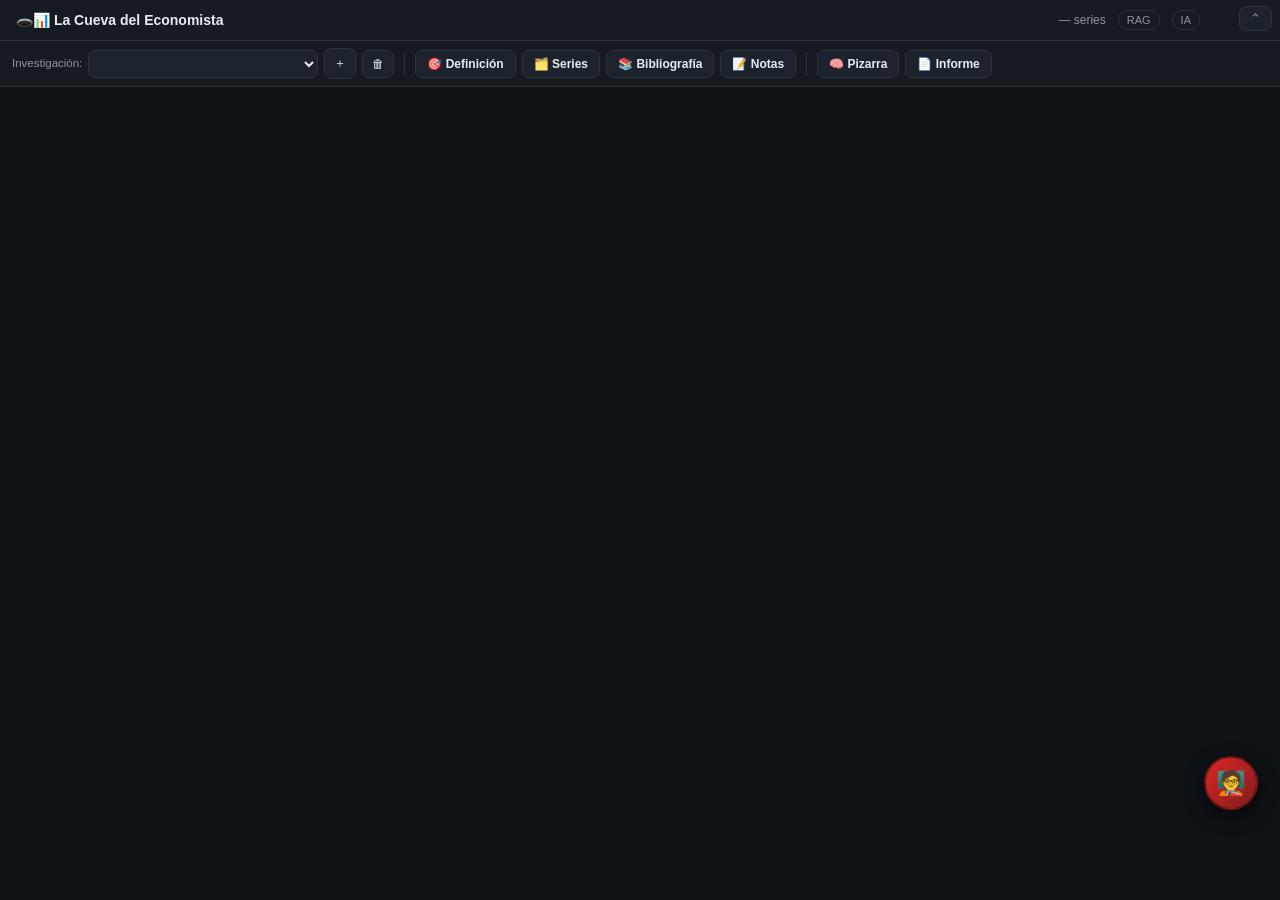
==== web/index.html @ aa08ebd0 "Fase 1: paquete cueva/ por capas, gateway LLM único, API con contratos, tests + CI Arquitectura (seg" ====
<!DOCTYPE html>
<html lang="es">
<head>
<meta charset="utf-8">
<meta name="viewport" content="width=device-width, initial-scale=1">
<title>🕳️📊 La Cueva del Economista</title>
<style>
  :root{
    --bg:#0e1116; --panel:#161b22; --panel2:#1c232d; --line:#2b333d;
    --txt:#e6edf3; --muted:#8b949e; --acc:#dc2626; --acc2:#f59e0b;
    --ok:#3fb950; --blue:#58a6ff; --purple:#bc8cff;
    --hdr:41px; --ribbon:46px;
  }
  *{box-sizing:border-box}
  body{margin:0;font-family:-apple-system,Segoe UI,Roboto,Helvetica,Arial,sans-serif;
    background:var(--bg);color:var(--txt);font-size:14px;line-height:1.5;overflow:hidden}
  header{display:flex;align-items:center;gap:12px;padding:8px 16px;background:var(--panel);
    border-bottom:1px solid var(--line);height:var(--hdr)}
  header h1{font-size:14px;margin:0;font-weight:600;white-space:nowrap}
  header .estado{margin-left:auto;font-size:12px;color:var(--muted);display:flex;gap:12px;align-items:center}
  .pill{padding:1px 8px;border-radius:999px;border:1px solid var(--line);font-size:11px;white-space:nowrap}
  .pill.on{color:var(--ok);border-color:#214d2c}.pill.off{color:var(--acc2);border-color:#5a4410}

  /* ── cinta (ribbon) estilo Word, ocultable ─────────────────────────── */
  #ribbon{display:flex;gap:6px;padding:7px 12px;background:var(--panel);border-bottom:1px solid var(--line);
    align-items:center;height:var(--ribbon);overflow-x:auto;overflow-y:hidden}
  #ribbon.colapsada{display:none}
  #ribbon .rsep{width:1px;height:24px;background:var(--line);margin:0 4px;flex:none}
  #ribbon select{background:var(--panel2);color:var(--txt);border:1px solid var(--line);border-radius:7px;
    padding:5px 8px;font-size:12px;max-width:230px}
  .rbtn{background:var(--panel2);color:var(--txt);border:1px solid var(--line);border-radius:7px;
    padding:6px 11px;font-size:12px;font-weight:600;cursor:pointer;white-space:nowrap;flex:none}
  .rbtn:hover{border-color:var(--blue)}
  .rbtn.activa{background:var(--acc);border-color:var(--acc);color:#fff}
  .rbtn.mini{font-weight:500;padding:6px 9px}
  #ribbon-toggle{position:fixed;top:6px;right:8px;z-index:60;background:var(--panel2);color:var(--muted);
    border:1px solid var(--line);border-radius:7px;padding:4px 10px;font-size:13px;cursor:pointer}
  #ribbon-toggle:hover{color:var(--txt)}

  /* ── vista principal: el visualizador ──────────────────────────────── */
  #viz-wrap{position:relative;height:calc(100vh - var(--hdr) - var(--ribbon))}
  body.sin-ribbon #viz-wrap{height:calc(100vh - var(--hdr))}
  #viz-frame{width:100%;height:100%;border:0;display:block}
  .viz-fallback{max-width:640px;margin:60px auto;text-align:center;color:var(--muted);padding:0 20px}
  .viz-fallback h2{color:var(--txt);font-size:16px}
  .viz-fallback code{background:var(--panel2);border:1px solid var(--line);border-radius:5px;padding:1px 6px}

  /* ── drawers (paneles laterales sobre el iframe) ───────────────────── */
  #overlay{position:fixed;inset:0;background:rgba(0,0,0,.45);z-index:30;display:none}
  #overlay.on{display:block}
  .drawer{position:fixed;top:0;right:0;bottom:0;width:420px;max-width:96vw;background:var(--panel);
    border-left:1px solid var(--line);z-index:40;display:none;flex-direction:column;
    box-shadow:-12px 0 32px rgba(0,0,0,.5)}
  .drawer.on{display:flex}
  .drawer.ancho{width:740px}
  .drawer.informe{width:min(880px,94vw)}
  .drawer .dhead{display:flex;align-items:center;gap:10px;padding:11px 16px;background:var(--panel2);
    border-bottom:1px solid var(--line);flex:none}
  .drawer .dhead b{font-size:13.5px}
  .drawer .dhead button{margin-left:auto;background:none;border:0;color:var(--muted);cursor:pointer;font-size:17px}
  .drawer .dbody{flex:1;overflow:auto;padding:14px 16px}

  label{display:block;font-size:12px;color:var(--muted);margin:10px 0 4px}
  input,textarea,select{width:100%;background:var(--panel2);color:var(--txt);border:1px solid var(--line);
    border-radius:7px;padding:8px 10px;font-size:13px;font-family:inherit}
  textarea{resize:vertical;min-height:54px}
  .btn{background:linear-gradient(135deg,var(--acc),#991b1b);color:#fff;border:0;border-radius:8px;
    padding:11px 14px;font-size:13px;font-weight:600;cursor:pointer;width:100%;margin-top:14px}
  .btn:disabled{opacity:.5;cursor:not-allowed}
  .btn.sec{background:var(--panel2);border:1px solid var(--line);font-weight:500;margin-top:8px;width:auto}
  .btn.sm{padding:6px 10px;font-size:12px;margin-top:0;width:auto}
  .serie-box{border:1px solid var(--line);border-radius:8px;background:var(--panel2);max-height:300px;overflow:auto;margin-top:8px}
  .serie{display:flex;align-items:center;gap:7px;padding:5px 9px;border-bottom:1px solid #232b35;cursor:pointer;font-size:12px}
  .serie:hover{background:#222a35}.serie small{color:var(--muted);margin-left:auto;white-space:nowrap}
  .chips{display:flex;flex-wrap:wrap;gap:6px;margin-top:8px}
  .chip{display:flex;align-items:center;gap:6px;background:#23303f;border:1px solid #2f4456;color:var(--blue);
    padding:3px 8px;border-radius:999px;font-size:11px}
  .chip b{cursor:pointer;color:var(--muted)}
  .chip.dep{background:#3a2b12;border-color:#5a4410;color:var(--acc2)}
  .row2{display:flex;gap:8px}.row2>*{flex:1}

  /* pizarra (feed de la mesa) */
  .feed{max-width:100%;margin:0}
  .vacio{color:var(--muted);text-align:center;margin-top:60px}
  .fase{display:flex;align-items:center;gap:10px;margin:26px 0 8px;color:var(--acc2);font-weight:600;font-size:13px}
  .fase:before,.fase:after{content:"";flex:1;height:1px;background:var(--line)}
  .msg{display:flex;gap:11px;margin:12px 0;animation:ap .25s ease}
  @keyframes ap{from{opacity:0;transform:translateY(6px)}to{opacity:1}}
  .av{width:32px;height:32px;border-radius:8px;flex:none;display:flex;align-items:center;justify-content:center;
    font-size:16px;background:var(--panel2);border:1px solid var(--line)}
  .bub{background:var(--panel2);border:1px solid var(--line);border-radius:10px;padding:9px 13px;flex:1;min-width:0}
  .bub .quien{font-size:12px;font-weight:600;margin-bottom:3px;display:flex;gap:8px;align-items:center}
  .bub .quien .a{color:var(--purple);font-weight:500}
  .bub .cuerpo{white-space:pre-wrap;font-size:13px}
  .bub .citas{margin-top:6px;font-size:11px;color:var(--muted)}
  .bub .citas span{background:#1f2733;border:1px solid var(--line);border-radius:5px;padding:1px 6px;margin-right:5px}
  .m-orq .bub{background:#13171d;border-style:dashed}
  .m-orq .av{background:#13171d}
  .m-tool .bub{background:#10221a;border-color:#1f5135}
  .m-tool .cuerpo{font-family:ui-monospace,SFMono-Regular,Menlo,monospace;font-size:12px;color:#9ff0c0}
  .hall{background:#1a1407;border:1px solid #5a4410;border-radius:8px;padding:8px 12px;margin:8px 0;font-size:12.5px}
  .hall b{color:var(--acc2)}
  .typing{color:var(--muted);font-size:12px;margin:10px 0}

  /* notas */
  .nota{background:var(--panel2);border:1px solid var(--line);border-radius:6px;padding:7px 9px;margin-bottom:6px;font-size:12.5px;white-space:pre-wrap}
  .nota .ts{color:var(--muted);font-size:10.5px;display:block;margin-top:3px}

  /* informe */
  .inf-sec{border:1px solid var(--line);border-radius:9px;background:var(--panel2);margin-bottom:14px;overflow:hidden}
  .inf-sec .inf-head{display:flex;align-items:center;gap:8px;padding:10px 14px;background:#20293480}
  .inf-sec .inf-head b{font-size:13px}
  .inf-sec .inf-head .sp{margin-left:auto;display:flex;gap:6px}
  .inf-sec .inf-body{padding:12px 14px}
  .inf-sec.oculta .inf-body{display:none}
  .inf-sec textarea{min-height:110px;background:var(--panel)}
  .inf-icon{background:none;border:1px solid var(--line);border-radius:6px;color:var(--muted);cursor:pointer;
    font-size:12px;padding:4px 8px}
  .inf-icon:hover{color:var(--txt)}
  .inf-lista{list-style:none;margin:0;padding:0;font-size:12.5px}
  .inf-lista li{padding:5px 0;border-bottom:1px solid var(--line)}
  .inf-lista li:last-child{border-bottom:0}
  .agentpick{display:flex;gap:6px;margin-top:8px}

  /* ── FAB: círculo flotante de agentes ──────────────────────────────── */
  #fab{position:fixed;width:54px;height:54px;border-radius:50%;z-index:70;cursor:grab;
    background:linear-gradient(135deg,var(--acc),#7f1d1d);border:2px solid #00000055;
    display:flex;align-items:center;justify-content:center;font-size:24px;user-select:none;
    box-shadow:0 6px 18px rgba(0,0,0,.55);touch-action:none}
  #fab:active{cursor:grabbing}
  #fab-menu{position:fixed;z-index:71;background:var(--panel);border:1px solid var(--line);border-radius:12px;
    box-shadow:0 10px 30px rgba(0,0,0,.55);padding:6px;display:none;flex-direction:column;gap:4px;min-width:170px}
  #fab-menu.on{display:flex}
  .fmi{display:flex;align-items:center;gap:9px;background:none;border:0;color:var(--txt);cursor:pointer;
    padding:8px 10px;font-size:12.5px;border-radius:8px;text-align:left}
  .fmi:hover{background:var(--panel2)}
  .fmi span.e{font-size:17px}

  /* panel de chat flotante */
  #chatpanel{position:fixed;right:18px;bottom:18px;width:380px;height:min(540px,72vh);background:var(--panel);
    border:1px solid var(--line);border-radius:12px;box-shadow:0 10px 30px rgba(0,0,0,.5);display:none;
    flex-direction:column;z-index:72;overflow:hidden}
  #chatpanel.on{display:flex}
  #chatpanel .chead{display:flex;align-items:center;padding:10px 12px;background:var(--panel2);border-bottom:1px solid var(--line)}
  #chatpanel .chead b{font-size:13px}
  #chatpanel .chead button{background:none;border:0;color:var(--muted);cursor:pointer;font-size:16px;margin-left:auto}
  #chat-msgs{flex:1;overflow:auto;padding:10px 12px;display:flex;flex-direction:column;gap:8px}
  .cmsg{border-radius:8px;padding:7px 10px;font-size:12.5px;white-space:pre-wrap;max-width:88%}
  .cmsg.usuario{align-self:flex-end;background:#23303f;color:var(--blue)}
  .cmsg.agente{align-self:flex-start;background:var(--panel2);border:1px solid var(--line)}
  #chat-input-row{display:flex;gap:6px;padding:10px;border-top:1px solid var(--line)}
  #chat-input-row textarea{min-height:40px}
  a{color:var(--blue)}
</style>
</head>
<body>
<header>
  <h1>🕳️📊 La Cueva del Economista</h1>
  <div class="estado">
    <span id="diag-series">— series</span>
    <span id="diag-rag" class="pill">RAG</span>
    <span id="diag-ia" class="pill">IA</span>
    <span style="width:52px"></span>
  </div>
</header>
<button id="ribbon-toggle" onclick="toggleRibbon()" title="Mostrar/ocultar la barra de trabajo">⌃</button>

<!-- ── LA CINTA: todas las funciones de la Mesa de Trabajo ── -->
<div id="ribbon">
  <span style="font-size:11.5px;color:var(--muted);white-space:nowrap">Investigación:</span>
  <select id="proj-select" onchange="seleccionarProyecto(this.value)"></select>
  <button class="rbtn mini" onclick="crearProyecto()" title="Crear una investigación nueva">＋</button>
  <button class="rbtn mini" onclick="eliminarProyectoActual()" title="Eliminar la investigación activa">🗑</button>
  <div class="rsep"></div>
  <button class="rbtn" id="rb-definicion" onclick="abrirPanel('definicion')">🎯 Definición</button>
  <button class="rbtn" id="rb-series" onclick="abrirPanel('series')">🗂️ Series</button>
  <button class="rbtn" id="rb-biblio" onclick="abrirPanel('biblio')">📚 Bibliografía</button>
  <button class="rbtn" id="rb-notas" onclick="abrirPanel('notas')">📝 Notas</button>
  <div class="rsep"></div>
  <button class="rbtn" id="rb-pizarra" onclick="abrirPanel('pizarra')">🧠 Pizarra</button>
  <button class="rbtn" id="rb-informe" onclick="abrirPanel('informe')">📄 Informe</button>
</div>

<!-- ── VISTA PRINCIPAL: el explorador de series, siempre de fondo ── -->
<div id="viz-wrap">
  <iframe id="viz-frame" style="display:none"></iframe>
  <div class="viz-fallback" id="viz-fallback" style="display:none">
    <div style="font-size:40px">🔎📈</div>
    <h2>El explorador todavía no está disponible</h2>
    <p>No encontré la carpeta del <b>Trabajo Final</b> (donde vive <code>notebooks/visualizador.html</code>),
    o su servidor no pudo levantar. Configurala con la variable de entorno
    <code>CUEVA_TRABAJO_FINAL</code> o en <code>cueva.local.toml</code>, y reiniciá el servidor.</p>
  </div>
</div>

<div id="overlay" onclick="cerrarPanel()"></div>

<!-- ── DRAWERS ── -->
<div class="drawer" id="dw-definicion">
  <div class="dhead"><b>🎯 Objetivos y pregunta</b><button onclick="cerrarPanel()">✕</button></div>
  <div class="dbody">
    <label>Título</label>
    <input id="titulo" placeholder="Ej.: Determinantes del riesgo país" oninput="guardarCambiosDebounced()">
    <label>Pregunta de investigación</label>
    <textarea id="pregunta" placeholder="¿Qué variables explican…?" oninput="guardarCambiosDebounced()"></textarea>
    <label>Objetivos (uno por línea)</label>
    <textarea id="objetivos" placeholder="Estimar el efecto de X sobre Y" oninput="guardarCambiosDebounced()"></textarea>
    <label>Hipótesis (una por línea)</label>
    <textarea id="hipotesis" placeholder="Existe relación de largo plazo entre X e Y" oninput="guardarCambiosDebounced()"></textarea>
    <label>Contexto / marco teórico (opcional)</label>
    <textarea id="contexto" placeholder="Lo que ya sabés, supuestos, antecedentes…" oninput="guardarCambiosDebounced()"></textarea>
    <label>Frecuencia de trabajo</label>
    <select id="freq" onchange="guardarCambiosDebounced()">
      <option value="mensual">Mensual</option>
      <option value="trimestral">Trimestral</option>
      <option value="diaria">Diaria</option>
      <option value="anual">Anual</option>
    </select>
  </div>
</div>

<div class="drawer" id="dw-series">
  <div class="dhead"><b>🗂️ Series de la investigación</b><button onclick="cerrarPanel()">✕</button></div>
  <div class="dbody">
    <input id="buscar" placeholder="Buscar serie…" oninput="buscarSeries()">
    <div class="serie-box" id="lista-series"></div>
    <div class="chips" id="chips"></div>
    <div style="font-size:11px;color:var(--muted);margin-top:6px">
      Click en ⭐ de un chip para marcarlo como variable dependiente (Y).
    </div>
  </div>
</div>

<div class="drawer" id="dw-biblio">
  <div class="dhead"><b>📚 Bibliografía propia</b><button onclick="cerrarPanel()">✕</button></div>
  <div class="dbody">
    <div class="chips" id="biblio-chips"></div>
    <div class="row2" style="margin-top:10px">
      <input id="biblio-nueva" placeholder="Título o referencia…">
      <button class="btn sec sm" onclick="agregarBiblio()">＋ Agregar</button>
    </div>
  </div>
</div>

<div class="drawer" id="dw-notas">
  <div class="dhead"><b>📝 Notas</b><button onclick="cerrarPanel()">✕</button></div>
  <div class="dbody">
    <textarea id="nota-nueva" placeholder="Anotá una idea, un pendiente, un comentario…"></textarea>
    <button class="btn sec sm" onclick="agregarNota()" style="margin-bottom:12px">＋ Agregar nota</button>
    <div id="lista-notas"></div>
  </div>
</div>

<div class="drawer ancho" id="dw-pizarra">
  <div class="dhead"><b>🧠 Pizarra — la mesa de agentes</b><button onclick="cerrarPanel()">✕</button></div>
  <div class="dbody">
    <button class="btn" id="go" onclick="abrirMesa()" style="margin:0 0 14px">
      ▶ Abrir la mesa completa (los 4 agentes recorren las 6 fases)
    </button>
    <div class="feed" id="feed">
      <div class="vacio" id="vacio">
        <div style="font-size:40px">🧭 📖 🔎 🗂️</div>
        <p>Acá se ve la pizarra: la conversación de la mesa y los hallazgos que va fijando.<br>
        Definí la investigación (🎯 y 🗂️ en la cinta) y abrí la mesa,<br>
        o consultá a un agente puntual desde el círculo flotante.</p>
      </div>
    </div>
  </div>
</div>

<div class="drawer informe" id="dw-informe">
  <div class="dhead"><b>📄 Informe — el documento tomando forma</b><button onclick="cerrarPanel()">✕</button></div>
  <div class="dbody"><div id="informe-wrap"></div></div>
</div>

<!-- ── FAB de agentes ── -->
<div id="fab" title="Consultar a un agente">🧑‍🏫</div>
<div id="fab-menu">
  <button class="fmi" onclick="abrirChatDesdeFab('metodologo')"><span class="e">🧭</span> Metodólogo</button>
  <button class="fmi" onclick="abrirChatDesdeFab('critico')"><span class="e">🔎</span> Crítico</button>
  <button class="fmi" onclick="abrirChatDesdeFab('interprete')"><span class="e">📖</span> Intérprete</button>
  <button class="fmi" onclick="abrirChatDesdeFab('bibliografo')"><span class="e">🗂️</span> Bibliógrafo</button>
</div>

<div id="chatpanel">
  <div class="chead">
    <b id="chat-titulo">Agente</b>
    <button onclick="cerrarChat()">✕</button>
  </div>
  <div id="chat-msgs"></div>
  <div id="chat-input-row">
    <textarea id="chat-input" placeholder="Escribí tu pregunta…"></textarea>
    <button class="btn sec sm" onclick="enviarChat()">➤</button>
  </div>
</div>

<script>
const $ = s => document.querySelector(s);
const AVATAR = {orquestador:"🎛️", herramientas:"🧪", metodologo:"🧭",
                critico:"🔎", interprete:"📖", bibliografo:"🗂️"};
const NOMBRE_AGENTE = {metodologo:"🧭 Metodólogo", critico:"🔎 Crítico",
                       interprete:"📖 Intérprete", bibliografo:"🗂️ Bibliógrafo"};

let SERIES = [];        // catálogo cargado
let SEL = [];           // ids seleccionados
let DEP = null;         // id dependiente
let BIBLIO = [];        // referencias bibliográficas del usuario

let PROYECTO_ID = null;
let PIZ = null;          // último snapshot de la pizarra cargada
let CHAT_AGENTE = null;
let PANEL = null;        // drawer abierto

// ── diagnóstico inicial ───────────────────────────────────────────────
fetch('/api/v1/diag').then(r=>r.json()).then(d=>{
  $('#diag-series').textContent = (d.n_series||0) + ' series';
  const rag=$('#diag-rag'); rag.textContent = d.indice_rag?'RAG ✓':'RAG ✗';
  rag.className='pill '+(d.indice_rag?'on':'off');
  const ia=$('#diag-ia'); ia.textContent = d.api_key?('Claude: '+d.modelo):'IA: offline';
  ia.className='pill '+(d.api_key?'on':'off');

  if(d.visualizador_disponible){
    const f=$('#viz-frame'); f.src=d.visualizador_url; f.style.display='block';
  } else {
    $('#viz-fallback').style.display='block';
  }
});

// ── cinta ocultable ───────────────────────────────────────────────────
function toggleRibbon(){
  const oculta = $('#ribbon').classList.toggle('colapsada');
  document.body.classList.toggle('sin-ribbon', oculta);
  $('#ribbon-toggle').textContent = oculta ? '⌄' : '⌃';
  localStorage.setItem('cueva_ribbon', oculta ? '0' : '1');
}
if(localStorage.getItem('cueva_ribbon')==='0') toggleRibbon();

// ── drawers ───────────────────────────────────────────────────────────
function abrirPanel(nombre){
  if(PANEL===nombre){ cerrarPanel(); return; }
  cerrarPanel();
  PANEL = nombre;
  $('#dw-'+nombre).classList.add('on');
  $('#overlay').classList.add('on');
  const rb = $('#rb-'+nombre); if(rb) rb.classList.add('activa');
  if(nombre==='series') _buscar();
  if(nombre==='informe') renderInforme();
}
function cerrarPanel(){
  if(!PANEL) return;
  $('#dw-'+PANEL).classList.remove('on');
  $('#overlay').classList.remove('on');
  const rb = $('#rb-'+PANEL); if(rb) rb.classList.remove('activa');
  PANEL = null;
}
document.addEventListener('keydown', e=>{
  if(e.key==='Escape'){ if($('#fab-menu').classList.contains('on')) $('#fab-menu').classList.remove('on');
    else if($('#chatpanel').classList.contains('on')) cerrarChat();
    else cerrarPanel(); }
});

// ── proyectos (investigaciones guardadas) ───────────────────────────────
async function cargarProyectos(seleccionar){
  const lista = await fetch('/api/v1/proyectos').then(r=>r.json());
  const sel = $('#proj-select');
  sel.innerHTML = lista.map(p=>`<option value="${escapeHtml(p.id)}">${escapeHtml(p.titulo||'(sin título)')}</option>`).join('');
  if(!lista.length){
    await crearProyecto();
    return;
  }
  const guardado = localStorage.getItem('cueva_proyecto');
  let id = seleccionar || guardado;
  if(!id || !lista.some(p=>p.id===id)) id = lista[0].id;
  sel.value = id;
  await seleccionarProyecto(id);
}
async function crearProyecto(){
  const piz = await fetch('/api/v1/proyectos',{method:'POST',headers:{'Content-Type':'application/json'},
    body:JSON.stringify({titulo:'Investigación sin título'})}).then(r=>r.json());
  await cargarProyectos(piz.id);
}
async function eliminarProyectoActual(){
  if(!PROYECTO_ID) return;
  if(!confirm('¿Eliminar esta investigación? No se puede deshacer.')) return;
  await fetch('/api/v1/proyectos/'+PROYECTO_ID,{method:'DELETE'});
  PROYECTO_ID=null; localStorage.removeItem('cueva_proyecto');
  await cargarProyectos();
}
async function seleccionarProyecto(id){
  PROYECTO_ID = id;
  localStorage.setItem('cueva_proyecto', id);
  PIZ = await fetch('/api/v1/proyectos/'+id).then(r=>r.json());
  renderProyecto();
}

function renderProyecto(){
  const p = PIZ.proyecto;
  $('#titulo').value = p.titulo || '';
  $('#pregunta').value = p.pregunta || '';
  $('#objetivos').value = (p.objetivos||[]).join('\n');
  $('#hipotesis').value = (p.hipotesis||[]).join('\n');
  $('#contexto').value = p.contexto || '';
  $('#freq').value = p.frecuencia || 'mensual';
  SEL = [...(p.series||[])];
  DEP = p.serie_dependiente || null;
  BIBLIO = [...(p.bibliografia_usuario||[])];
  _buscar(); renderChips(); renderBiblio(); renderNotas(); renderInforme();

  $('#feed').querySelectorAll('.msg,.fase,.hall').forEach(e=>e.remove());
  if(PIZ.mensajes && PIZ.mensajes.length) $('#vacio')?.remove();
  (PIZ.mensajes||[]).forEach(pintar);
  $('#go').disabled = false;
}

// ── autosave de los campos del proyecto ─────────────────────────────────
let tGuardar;
function guardarCambiosDebounced(){ clearTimeout(tGuardar); tGuardar=setTimeout(guardarCambios,600); }
async function guardarCambios(){
  if(!PROYECTO_ID) return;
  const cuerpo = {
    titulo: $('#titulo').value, pregunta: $('#pregunta').value,
    objetivos: $('#objetivos').value.split('\n').map(x=>x.trim()).filter(Boolean),
    hipotesis: $('#hipotesis').value.split('\n').map(x=>x.trim()).filter(Boolean),
    contexto: $('#contexto').value, frecuencia: $('#freq').value,
    series: SEL, serie_dependiente: DEP, bibliografia_usuario: BIBLIO,
  };
  PIZ = await fetch('/api/v1/proyectos/'+PROYECTO_ID,{method:'PATCH',
    headers:{'Content-Type':'application/json'}, body:JSON.stringify(cuerpo)}).then(r=>r.json());
  const opt = $('#proj-select').querySelector(`option[value="${PROYECTO_ID}"]`);
  if(opt) opt.textContent = PIZ.proyecto.titulo || '(sin título)';
}

// ── búsqueda de series ────────────────────────────────────────────────
let tBuscar;
function buscarSeries(){ clearTimeout(tBuscar); tBuscar=setTimeout(_buscar,200); }
function _buscar(){
  const q=$('#buscar')?.value.trim() || '';
  fetch('/api/v1/series?limite=60&filtro='+encodeURIComponent(q)).then(r=>r.json()).then(rows=>{
    SERIES=rows;
    $('#lista-series').innerHTML = rows.map(s=>`
      <div class="serie" onclick="toggle('${s.id}')">
        <span>${SEL.includes(s.id)?'☑':'☐'}</span>
        <span>${escapeHtml(s.nombre)}</span>
        <small>${escapeHtml(s.origen.split(' ')[0])} · n=${s.n}</small>
      </div>`).join('') || '<div class="serie">sin resultados</div>';
    renderChips();
  });
}
function toggle(id){
  if(SEL.includes(id)) SEL=SEL.filter(x=>x!==id);
  else SEL.push(id);
  if(DEP && !SEL.includes(DEP)) DEP=null;
  _buscar(); renderChips(); guardarCambiosDebounced();
}
function renderChips(){
  $('#chips').innerHTML = SEL.map(id=>{
    const s=SERIES.find(x=>x.id===id)||{nombre:id};
    const esDep=DEP===id;
    return `<span class="chip ${esDep?'dep':''}">
      <span onclick="marcarDep('${id}')" title="marcar dependiente" style="cursor:pointer">${esDep?'⭐Y':'☆'}</span>
      ${escapeHtml(s.nombre.length>26?s.nombre.slice(0,26)+'…':s.nombre)}
      <b onclick="toggle('${id}')">✕</b></span>`;
  }).join('');
}
function marcarDep(id){ DEP = (DEP===id?null:id); renderChips(); guardarCambiosDebounced(); }

// ── bibliografía propia ─────────────────────────────────────────────────
function renderBiblio(){
  $('#biblio-chips').innerHTML = BIBLIO.map((b,i)=>`<span class="chip">
    ${escapeHtml(b.length>40?b.slice(0,40)+'…':b)}
    <b onclick="quitarBiblio(${i})">✕</b></span>`).join('') || '<span style="color:var(--muted);font-size:11.5px">Sin referencias cargadas.</span>';
}
function agregarBiblio(){
  const v=$('#biblio-nueva').value.trim();
  if(!v) return;
  BIBLIO.push(v); $('#biblio-nueva').value='';
  renderBiblio(); guardarCambios();
}
function quitarBiblio(i){ BIBLIO.splice(i,1); renderBiblio(); guardarCambios(); }

// ── notas ─────────────────────────────────────────────────────────────
function renderNotas(){
  const notas = PIZ.notas || [];
  $('#lista-notas').innerHTML = notas.slice().reverse().map(n=>`
    <div class="nota">${escapeHtml(n.texto)}<span class="ts">${new Date(n.ts*1000).toLocaleString('es-AR')}</span></div>
  `).join('') || '<div style="color:var(--muted);font-size:11.5px">Sin notas todavía.</div>';
}
async function agregarNota(){
  const ta=$('#nota-nueva'); const texto=ta.value.trim();
  if(!texto || !PROYECTO_ID) return;
  const nota = await fetch(`/api/v1/proyectos/${PROYECTO_ID}/notas`,{method:'POST',
    headers:{'Content-Type':'application/json'}, body:JSON.stringify({texto})}).then(r=>r.json());
  PIZ.notas = PIZ.notas || []; PIZ.notas.push(nota);
  ta.value=''; renderNotas();
}

// ── abrir la mesa completa (stream SSE) ─────────────────────────────────
async function abrirMesa(){
  if(!PROYECTO_ID) return;
  await guardarCambios();
  $('#go').disabled=true; $('#vacio')?.remove();
  $('#feed').querySelectorAll('.msg,.fase,.hall').forEach(e=>e.remove());
  const typing=document.createElement('div'); typing.className='typing'; typing.id='typing';
  typing.textContent='⏳ La mesa está sesionando…'; $('#feed').appendChild(typing);

  const resp = await fetch(`/api/v1/proyectos/${PROYECTO_ID}/investigar`,{method:'POST'});
  const reader = resp.body.getReader(); const dec=new TextDecoder(); let buf='';
  while(true){
    const {value,done}=await reader.read(); if(done) break;
    buf+=dec.decode(value,{stream:true});
    let i;
    while((i=buf.indexOf('\n\n'))>=0){
      const linea=buf.slice(0,i).trim(); buf=buf.slice(i+2);
      if(!linea.startsWith('data:')) continue;
      const m=JSON.parse(linea.slice(5).trim());
      if(m.fin){ $('#typing')?.remove(); $('#go').disabled=false; break; }
      pintar(m);
      const body=$('#dw-pizarra .dbody'); body.scrollTop = body.scrollHeight;
    }
  }
  $('#typing')?.remove(); $('#go').disabled=false;
}

function pintar(m){
  const feed=$('#feed'); const typing=$('#typing');
  if(m.autor==='orquestador' && m.contenido.startsWith('━━━')){
    const d=document.createElement('div'); d.className='fase';
    d.textContent=m.contenido.replace(/━/g,'').trim();
    typing?feed.insertBefore(d,typing):feed.appendChild(d); return;
  }
  if(m.autor==='orquestador' && m.contenido.startsWith('📌')){
    const d=document.createElement('div'); d.className='hall';
    d.innerHTML='<b>📌 Hallazgo</b> · '+escapeHtml(m.contenido.replace('📌 Hallazgo fijado · ',''));
    typing?feed.insertBefore(d,typing):feed.appendChild(d); return;
  }
  const cls = m.autor==='orquestador'?'m-orq':(m.autor==='herramientas'?'m-tool':'');
  const div=document.createElement('div'); div.className='msg '+cls;
  const dest = m.dirigido_a?`<span class="a">→ @${m.dirigido_a}</span>`:'';
  const citas = (m.citas&&m.citas.length)?
    `<div class="citas">📚 ${m.citas.map(c=>`<span>${c}</span>`).join('')}</div>`:'';
  div.innerHTML=`
    <div class="av">${AVATAR[m.autor]||'🗣️'}</div>
    <div class="bub">
      <div class="quien">${m.rol} ${dest}</div>
      <div class="cuerpo">${escapeHtml(m.contenido)}</div>
      ${citas}
    </div>`;
  typing?feed.insertBefore(div,typing):feed.appendChild(div);
}
function escapeHtml(s){return String(s).replace(/[&<>"']/g,c=>({'&':'&amp;','<':'&lt;','>':'&gt;','"':'&quot;',"'":'&#39;'}[c]));}

// ── FAB arrastrable con menú de agentes ──────────────────────────────────
const fab = $('#fab');
(function initFab(){
  const pos = JSON.parse(localStorage.getItem('cueva_fab_pos')||'null');
  if(pos && pos.x!=null){ fab.style.left=pos.x+'px'; fab.style.top=pos.y+'px'; }
  else { fab.style.right='22px'; fab.style.bottom='90px'; }
  clampFab();
})();
let fabDrag=null;
fab.addEventListener('pointerdown', e=>{
  fab.setPointerCapture(e.pointerId);
  const r=fab.getBoundingClientRect();
  fabDrag={x0:e.clientX, y0:e.clientY, left:r.left, top:r.top, moved:false};
});
fab.addEventListener('pointermove', e=>{
  if(!fabDrag) return;
  const dx=e.clientX-fabDrag.x0, dy=e.clientY-fabDrag.y0;
  if(Math.abs(dx)>6||Math.abs(dy)>6) fabDrag.moved=true;
  if(fabDrag.moved){
    fab.style.right='auto'; fab.style.bottom='auto';
    fab.style.left=(fabDrag.left+dx)+'px';
    fab.style.top=(fabDrag.top+dy)+'px';
    $('#fab-menu').classList.remove('on');
  }
});
fab.addEventListener('pointerup', e=>{
  if(!fabDrag) return;
  const fueClick = !fabDrag.moved;
  fabDrag=null;
  clampFab();
  const r=fab.getBoundingClientRect();
  localStorage.setItem('cueva_fab_pos', JSON.stringify({x:r.left, y:r.top}));
  if(fueClick) toggleFabMenu();
});
function clampFab(){
  const r=fab.getBoundingClientRect();
  const x=Math.min(Math.max(r.left,6), window.innerWidth-60);
  const y=Math.min(Math.max(r.top,6), window.innerHeight-60);
  fab.style.right='auto'; fab.style.bottom='auto';
  fab.style.left=x+'px'; fab.style.top=y+'px';
}
window.addEventListener('resize', clampFab);
function toggleFabMenu(){
  const menu=$('#fab-menu');
  if(menu.classList.contains('on')){ menu.classList.remove('on'); return; }
  const r=fab.getBoundingClientRect();
  // abrir hacia el lado con más espacio
  const abajo = r.top < window.innerHeight/2;
  const derecha = r.left < window.innerWidth/2;
  menu.style.left = derecha ? (r.right+8)+'px' : 'auto';
  menu.style.right = derecha ? 'auto' : (window.innerWidth-r.left+8)+'px';
  menu.style.top = abajo ? r.top+'px' : 'auto';
  menu.style.bottom = abajo ? 'auto' : (window.innerHeight-r.bottom)+'px';
  menu.classList.add('on');
}
document.addEventListener('pointerdown', e=>{
  if(!$('#fab-menu').contains(e.target) && e.target!==fab && !fab.contains(e.target))
    $('#fab-menu').classList.remove('on');
});

// ── chat 1:1 con un agente ───────────────────────────────────────────────
function abrirChatDesdeFab(agenteId){
  $('#fab-menu').classList.remove('on');
  abrirChat(agenteId);
}
function abrirChat(agenteId, prefill){
  CHAT_AGENTE = agenteId;
  $('#chat-titulo').textContent = NOMBRE_AGENTE[agenteId] || agenteId;
  if(prefill!==undefined) $('#chat-input').value = prefill;
  renderChatMsgs();
  posicionarChat();
  $('#chatpanel').classList.add('on');
  $('#chat-input').focus();
}
function posicionarChat(){
  const cp=$('#chatpanel');
  const r=fab.getBoundingClientRect();
  const w=380, h=Math.min(540, window.innerHeight*0.72);
  let x = r.left < window.innerWidth/2 ? r.right+10 : r.left-10-w;
  let y = r.top < window.innerHeight/2 ? r.top : r.bottom-h;
  x=Math.min(Math.max(x,8), window.innerWidth-w-8);
  y=Math.min(Math.max(y,8), window.innerHeight-h-8);
  cp.style.left=x+'px'; cp.style.top=y+'px'; cp.style.right='auto'; cp.style.bottom='auto';
}
function cerrarChat(){ $('#chatpanel').classList.remove('on'); CHAT_AGENTE=null; }
function renderChatMsgs(){
  const turnos = (PIZ && PIZ.chats_agentes && PIZ.chats_agentes[CHAT_AGENTE]) || [];
  const box = $('#chat-msgs');
  box.innerHTML = turnos.map(t=>`<div class="cmsg ${t.quien==='usuario'?'usuario':'agente'}">${escapeHtml(t.texto)}</div>`).join('')
    || '<div style="color:var(--muted);font-size:12px">Sin conversación todavía. Preguntale algo.</div>';
  box.scrollTop = box.scrollHeight;
}
async function enviarChat(){
  const input=$('#chat-input'); const pregunta=input.value.trim();
  if(!pregunta || !CHAT_AGENTE || !PROYECTO_ID) return;
  input.value=''; input.disabled=true;
  PIZ.chats_agentes[CHAT_AGENTE] = PIZ.chats_agentes[CHAT_AGENTE] || [];
  PIZ.chats_agentes[CHAT_AGENTE].push({quien:'usuario', texto:pregunta});
  renderChatMsgs();
  const box=$('#chat-msgs');
  const espera=document.createElement('div'); espera.className='cmsg agente'; espera.id='chat-espera';
  espera.textContent='…pensando'; box.appendChild(espera); box.scrollTop=box.scrollHeight;
  const turno = await fetch(`/api/v1/proyectos/${PROYECTO_ID}/agente/${CHAT_AGENTE}`,{method:'POST',
    headers:{'Content-Type':'application/json'}, body:JSON.stringify({pregunta})}).then(r=>r.json());
  PIZ.chats_agentes[CHAT_AGENTE].push(turno);
  renderChatMsgs();
  input.disabled=false; input.focus();
}
$('#chat-input').addEventListener('keydown', e=>{
  if(e.key==='Enter' && !e.shiftKey){ e.preventDefault(); enviarChat(); }
});

// ── Informe ───────────────────────────────────────────────────────────
const SECCIONES_TEXTO = [
  {key:'introduccion', label:'📝 Introducción'},
  {key:'resumen_bibliografia', label:'📚 Resumen de bibliografía'},
  {key:'desarrollo', label:'🔧 Desarrollo'},
  {key:'resultados', label:'📊 Resultados'},
  {key:'conclusiones', label:'🏁 Conclusiones'},
  {key:'anexo', label:'📎 Anexo'},
];

function renderInforme(){
  if(!PIZ) return;
  const ocultas = PIZ.secciones_ocultas || [];
  const p = PIZ.proyecto;
  const bloques = [];

  bloques.push(seccionInforme('objetivos', '🎯 Objetivos', ocultas, `
    ${(p.objetivos&&p.objetivos.length) ? '<ul class="inf-lista">'+p.objetivos.map(o=>`<li>${escapeHtml(o)}</li>`).join('')+'</ul>'
      : '<div style="color:var(--muted);font-size:12.5px">Sin objetivos cargados (se editan en 🎯 Definición).</div>'}
  `));

  SECCIONES_TEXTO.forEach(s=>{
    bloques.push(seccionInforme(s.key, s.label, ocultas, `
      <textarea id="inf-${s.key}" oninput="guardarInformeDebounced('${s.key}')">${escapeHtml(PIZ.informe[s.key]||'')}</textarea>
      ${agentPicker(s.key)}
    `));
  });

  const items = [
    ...(PIZ.estudios||[]).map(e=>`🧪 <b>${escapeHtml(e.herramienta)}</b> — ${escapeHtml(e.resumen)}`),
    ...(PIZ.hallazgos||[]).map(h=>`📌 ${escapeHtml(h.texto)}`),
  ];
  bloques.push(seccionInforme('estudios', '🧪 Estudios realizados', ocultas, `
    ${items.length ? '<ul class="inf-lista">'+items.map(i=>`<li>${i}</li>`).join('')+'</ul>'
      : '<div style="color:var(--muted);font-size:12.5px">Todavía no se corrió ninguna herramienta ni se fijó un hallazgo.</div>'}
  `));

  $('#informe-wrap').innerHTML = `
    <h2 style="font-size:20px;margin:0 0 2px">${escapeHtml(p.titulo||'Investigación sin título')}</h2>
    <div style="color:var(--muted);font-size:12.5px;margin-bottom:18px">${escapeHtml(p.pregunta||'')}</div>
    ${bloques.join('')}
  `;
}

function seccionInforme(key, label, ocultas, cuerpoHtml){
  const oculta = ocultas.includes(key);
  return `<div class="inf-sec ${oculta?'oculta':''}" id="inf-sec-${key}">
    <div class="inf-head">
      <b>${label}</b>
      <div class="sp">
        <button class="inf-icon" onclick="toggleSeccionInforme('${key}')">${oculta?'👁 mostrar':'🙈 ocultar'}</button>
      </div>
    </div>
    <div class="inf-body">${cuerpoHtml}</div>
  </div>`;
}

function agentPicker(key){
  return `<div class="agentpick">
    ${Object.keys(NOMBRE_AGENTE).map(a=>`<button class="btn sec sm" onclick="consultarSobreSeccion('${a}','${key}')" title="Consultar a ${NOMBRE_AGENTE[a]}">${AVATAR[a]}</button>`).join('')}
  </div>`;
}
function consultarSobreSeccion(agenteId, key){
  const s = SECCIONES_TEXTO.find(x=>x.key===key);
  const texto = ($('#inf-'+key)?.value || '').trim();
  const prefill = texto
    ? `Sobre la sección "${s.label}" del informe:\n"""${texto}"""\n\nPregunta: `
    : `Sobre la sección "${s.label}" del informe (todavía vacía): `;
  abrirChat(agenteId, prefill);
}

async function toggleSeccionInforme(key){
  if(!PROYECTO_ID) return;
  const r = await fetch(`/api/v1/proyectos/${PROYECTO_ID}/informe/${key}/toggle`,{method:'POST'}).then(r=>r.json());
  if(r.oculta){ if(!PIZ.secciones_ocultas.includes(key)) PIZ.secciones_ocultas.push(key); }
  else { PIZ.secciones_ocultas = PIZ.secciones_ocultas.filter(x=>x!==key); }
  renderInforme();
}

let tInforme={};
function guardarInformeDebounced(key){
  clearTimeout(tInforme[key]);
  tInforme[key]=setTimeout(()=>guardarInforme(key),700);
}
async function guardarInforme(key){
  if(!PROYECTO_ID) return;
  const texto = $('#inf-'+key).value;
  PIZ.informe[key]=texto;
  await fetch(`/api/v1/proyectos/${PROYECTO_ID}/informe/${key}`,{method:'PUT',
    headers:{'Content-Type':'application/json'}, body:JSON.stringify({texto})});
}

// ── arranque ──────────────────────────────────────────────────────────
cargarProyectos();
</script>
</body>
</html>
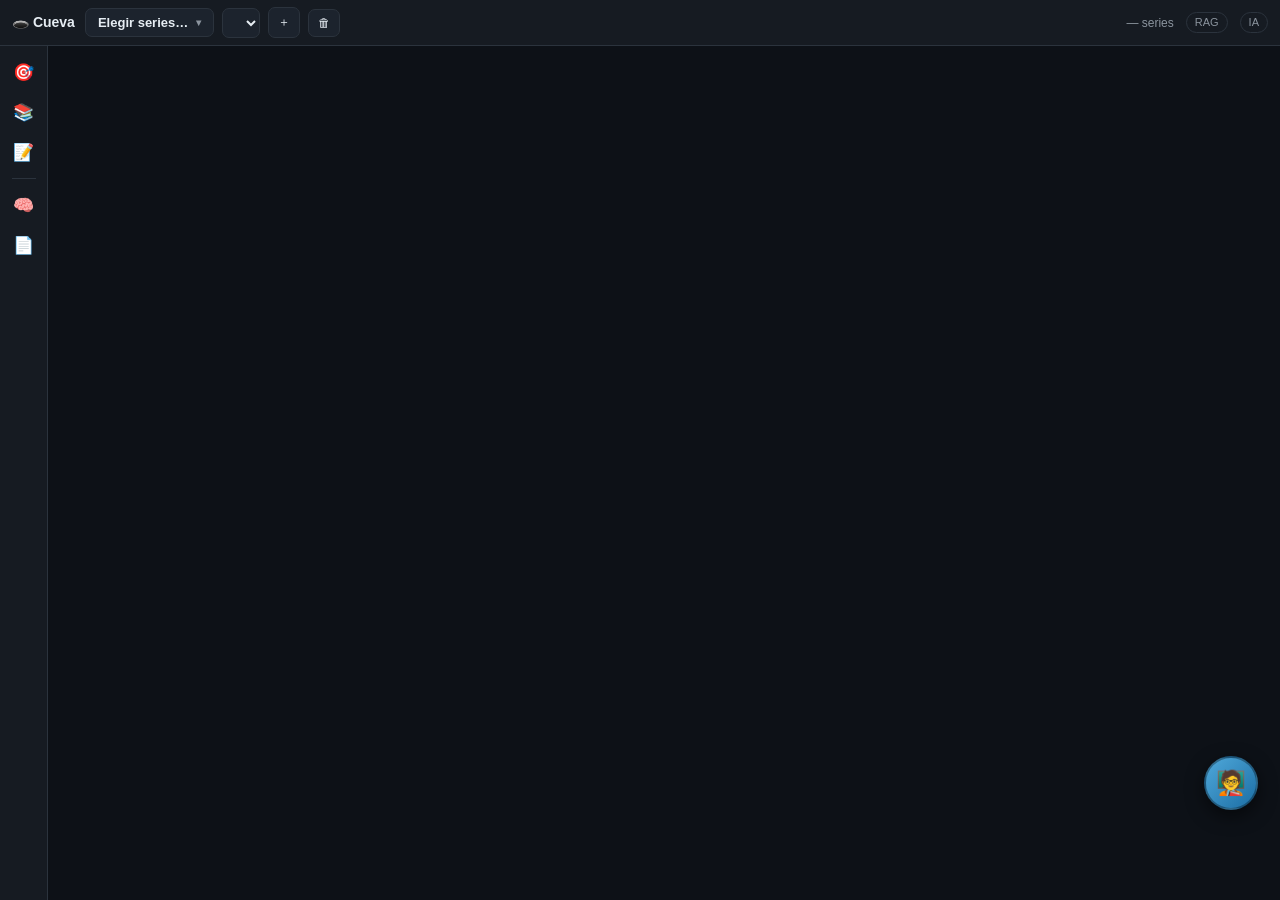
==== commit 5aa54dbb: "Fase 3: ingesta incremental con manifiesto, biblioteca del usuario y eval de retrieval Conocimiento " ====
--- a/web/index.html
+++ b/web/index.html
@@ -6,40 +6,48 @@
 <title>🕳️📊 La Cueva del Economista</title>
 <style>
   :root{
-    --bg:#0e1116; --panel:#161b22; --panel2:#1c232d; --line:#2b333d;
-    --txt:#e6edf3; --muted:#8b949e; --acc:#dc2626; --acc2:#f59e0b;
-    --ok:#3fb950; --blue:#58a6ff; --purple:#bc8cff;
-    --hdr:41px; --ribbon:46px;
+    --bg:#0d1117; --panel:#161b22; --panel2:#1c232d; --line:#2b333d;
+    --txt:#e6edf3; --muted:#8b949e; --acc:#4fa8da; --acc-dk:#1c6ea4; --acc2:#e8b93f;
+    --ok:#3fb950; --blue:#5aa9e0; --purple:#bc8cff;
+    --hdr:46px; --side:48px;
   }
   *{box-sizing:border-box}
   body{margin:0;font-family:-apple-system,Segoe UI,Roboto,Helvetica,Arial,sans-serif;
-    background:var(--bg);color:var(--txt);font-size:14px;line-height:1.5;overflow:hidden}
-  header{display:flex;align-items:center;gap:12px;padding:8px 16px;background:var(--panel);
-    border-bottom:1px solid var(--line);height:var(--hdr)}
-  header h1{font-size:14px;margin:0;font-weight:600;white-space:nowrap}
+    background:var(--bg);color:var(--txt);font-size:14px;line-height:1.5;overflow:hidden;
+    display:flex;flex-direction:column;height:100vh}
+  header{display:flex;align-items:center;gap:8px;padding:0 12px;background:var(--panel);
+    border-bottom:1px solid var(--line);height:var(--hdr);flex:none}
+  header .logo{font-size:14px;font-weight:600;white-space:nowrap;margin-right:2px}
+  #rb-series{display:flex;align-items:center;gap:8px;background:var(--panel2);color:var(--txt);
+    border:1px solid var(--line);border-radius:7px;padding:6px 12px;font-size:13px;font-weight:600;
+    cursor:pointer;max-width:260px}
+  #rb-series:hover{border-color:var(--acc)}
+  #rb-series.activa{border-color:var(--acc);color:var(--txt);background:var(--panel2)}
+  #rb-series .chev{color:var(--muted);font-size:10px}
+  #symbol-label{overflow:hidden;text-overflow:ellipsis;white-space:nowrap}
+  header select#proj-select{width:auto;max-width:200px;padding:6px 8px;font-size:12px}
   header .estado{margin-left:auto;font-size:12px;color:var(--muted);display:flex;gap:12px;align-items:center}
   .pill{padding:1px 8px;border-radius:999px;border:1px solid var(--line);font-size:11px;white-space:nowrap}
   .pill.on{color:var(--ok);border-color:#214d2c}.pill.off{color:var(--acc2);border-color:#5a4410}
 
-  /* ── cinta (ribbon) estilo Word, ocultable ─────────────────────────── */
-  #ribbon{display:flex;gap:6px;padding:7px 12px;background:var(--panel);border-bottom:1px solid var(--line);
-    align-items:center;height:var(--ribbon);overflow-x:auto;overflow-y:hidden}
-  #ribbon.colapsada{display:none}
-  #ribbon .rsep{width:1px;height:24px;background:var(--line);margin:0 4px;flex:none}
-  #ribbon select{background:var(--panel2);color:var(--txt);border:1px solid var(--line);border-radius:7px;
-    padding:5px 8px;font-size:12px;max-width:230px}
   .rbtn{background:var(--panel2);color:var(--txt);border:1px solid var(--line);border-radius:7px;
     padding:6px 11px;font-size:12px;font-weight:600;cursor:pointer;white-space:nowrap;flex:none}
-  .rbtn:hover{border-color:var(--blue)}
+  .rbtn:hover{border-color:var(--acc)}
   .rbtn.activa{background:var(--acc);border-color:var(--acc);color:#fff}
   .rbtn.mini{font-weight:500;padding:6px 9px}
-  #ribbon-toggle{position:fixed;top:6px;right:8px;z-index:60;background:var(--panel2);color:var(--muted);
-    border:1px solid var(--line);border-radius:7px;padding:4px 10px;font-size:13px;cursor:pointer}
-  #ribbon-toggle:hover{color:var(--txt)}
+
+  /* ── cuerpo: sidebar de herramientas + visualizador ────────────────── */
+  #body-row{display:flex;flex:1;min-height:0}
+  #sidebar{display:flex;flex-direction:column;align-items:center;gap:4px;padding:8px 0;
+    width:var(--side);flex:none;background:var(--panel);border-right:1px solid var(--line)}
+  .sbtn{width:36px;height:36px;background:none;color:var(--muted);border:1px solid transparent;
+    border-radius:8px;font-size:17px;cursor:pointer;display:flex;align-items:center;justify-content:center}
+  .sbtn:hover{background:var(--panel2);color:var(--txt)}
+  .sbtn.activa{background:var(--panel2);color:var(--acc);border-color:var(--line)}
+  .side-sep{width:24px;height:1px;background:var(--line);margin:4px 0;flex:none}
 
   /* ── vista principal: el visualizador ──────────────────────────────── */
-  #viz-wrap{position:relative;height:calc(100vh - var(--hdr) - var(--ribbon))}
-  body.sin-ribbon #viz-wrap{height:calc(100vh - var(--hdr))}
+  #viz-wrap{position:relative;flex:1;min-width:0}
   #viz-frame{width:100%;height:100%;border:0;display:block}
   .viz-fallback{max-width:640px;margin:60px auto;text-align:center;color:var(--muted);padding:0 20px}
   .viz-fallback h2{color:var(--txt);font-size:16px}
@@ -60,11 +68,21 @@
   .drawer .dhead button{margin-left:auto;background:none;border:0;color:var(--muted);cursor:pointer;font-size:17px}
   .drawer .dbody{flex:1;overflow:auto;padding:14px 16px}
 
+  /* selector de series: modal centrado (símil "buscador de símbolos") en vez de drawer lateral */
+  #dw-series{top:64px;left:50%;right:auto;bottom:auto;transform:translateX(-50%);
+    width:min(640px,94vw);max-height:min(620px,78vh);border:1px solid var(--line);border-radius:12px;
+    box-shadow:0 20px 60px rgba(0,0,0,.6)}
+  .cat-tabs{display:flex;gap:6px;overflow-x:auto;padding-bottom:2px;margin-bottom:2px}
+  .cat-tab{background:none;border:1px solid var(--line);color:var(--muted);border-radius:999px;
+    padding:5px 12px;font-size:12px;font-weight:600;cursor:pointer;white-space:nowrap;flex:none}
+  .cat-tab:hover{color:var(--txt)}
+  .cat-tab.activa{background:var(--acc);border-color:var(--acc);color:#fff}
+
   label{display:block;font-size:12px;color:var(--muted);margin:10px 0 4px}
   input,textarea,select{width:100%;background:var(--panel2);color:var(--txt);border:1px solid var(--line);
     border-radius:7px;padding:8px 10px;font-size:13px;font-family:inherit}
   textarea{resize:vertical;min-height:54px}
-  .btn{background:linear-gradient(135deg,var(--acc),#991b1b);color:#fff;border:0;border-radius:8px;
+  .btn{background:linear-gradient(135deg,var(--acc),var(--acc-dk));color:#fff;border:0;border-radius:8px;
     padding:11px 14px;font-size:13px;font-weight:600;cursor:pointer;width:100%;margin-top:14px}
   .btn:disabled{opacity:.5;cursor:not-allowed}
   .btn.sec{background:var(--panel2);border:1px solid var(--line);font-weight:500;margin-top:8px;width:auto}
@@ -124,7 +142,7 @@
 
   /* ── FAB: círculo flotante de agentes ──────────────────────────────── */
   #fab{position:fixed;width:54px;height:54px;border-radius:50%;z-index:70;cursor:grab;
-    background:linear-gradient(135deg,var(--acc),#7f1d1d);border:2px solid #00000055;
+    background:linear-gradient(135deg,var(--acc),var(--acc-dk));border:2px solid #00000055;
     display:flex;align-items:center;justify-content:center;font-size:24px;user-select:none;
     box-shadow:0 6px 18px rgba(0,0,0,.55);touch-action:none}
   #fab:active{cursor:grabbing}
@@ -155,41 +173,41 @@
 </head>
 <body>
 <header>
-  <h1>🕳️📊 La Cueva del Economista</h1>
+  <div class="logo">🕳️ Cueva</div>
+  <button id="rb-series" onclick="abrirPanel('series')" title="Elegir las series de la investigación">
+    <span id="symbol-label">Elegir series…</span><span class="chev">▾</span>
+  </button>
+  <select id="proj-select" onchange="seleccionarProyecto(this.value)" title="Investigación activa"></select>
+  <button class="rbtn mini" onclick="crearProyecto()" title="Crear una investigación nueva">＋</button>
+  <button class="rbtn mini" onclick="eliminarProyectoActual()" title="Eliminar la investigación activa">🗑</button>
   <div class="estado">
     <span id="diag-series">— series</span>
     <span id="diag-rag" class="pill">RAG</span>
     <span id="diag-ia" class="pill">IA</span>
-    <span style="width:52px"></span>
   </div>
 </header>
-<button id="ribbon-toggle" onclick="toggleRibbon()" title="Mostrar/ocultar la barra de trabajo">⌃</button>
-
-<!-- ── LA CINTA: todas las funciones de la Mesa de Trabajo ── -->
-<div id="ribbon">
-  <span style="font-size:11.5px;color:var(--muted);white-space:nowrap">Investigación:</span>
-  <select id="proj-select" onchange="seleccionarProyecto(this.value)"></select>
-  <button class="rbtn mini" onclick="crearProyecto()" title="Crear una investigación nueva">＋</button>
-  <button class="rbtn mini" onclick="eliminarProyectoActual()" title="Eliminar la investigación activa">🗑</button>
-  <div class="rsep"></div>
-  <button class="rbtn" id="rb-definicion" onclick="abrirPanel('definicion')">🎯 Definición</button>
-  <button class="rbtn" id="rb-series" onclick="abrirPanel('series')">🗂️ Series</button>
-  <button class="rbtn" id="rb-biblio" onclick="abrirPanel('biblio')">📚 Bibliografía</button>
-  <button class="rbtn" id="rb-notas" onclick="abrirPanel('notas')">📝 Notas</button>
-  <div class="rsep"></div>
-  <button class="rbtn" id="rb-pizarra" onclick="abrirPanel('pizarra')">🧠 Pizarra</button>
-  <button class="rbtn" id="rb-informe" onclick="abrirPanel('informe')">📄 Informe</button>
-</div>
-
-<!-- ── VISTA PRINCIPAL: el explorador de series, siempre de fondo ── -->
-<div id="viz-wrap">
-  <iframe id="viz-frame" style="display:none"></iframe>
-  <div class="viz-fallback" id="viz-fallback" style="display:none">
-    <div style="font-size:40px">🔎📈</div>
-    <h2>El explorador todavía no está disponible</h2>
-    <p>No encontré la carpeta del <b>Trabajo Final</b> (donde vive <code>notebooks/visualizador.html</code>),
-    o su servidor no pudo levantar. Configurala con la variable de entorno
-    <code>CUEVA_TRABAJO_FINAL</code> o en <code>cueva.local.toml</code>, y reiniciá el servidor.</p>
+
+<div id="body-row">
+  <!-- ── sidebar: herramientas de la investigación ── -->
+  <nav id="sidebar">
+    <button class="sbtn" id="rb-definicion" onclick="abrirPanel('definicion')" title="🎯 Objetivos y pregunta">🎯</button>
+    <button class="sbtn" id="rb-biblio" onclick="abrirPanel('biblio')" title="📚 Bibliografía">📚</button>
+    <button class="sbtn" id="rb-notas" onclick="abrirPanel('notas')" title="📝 Notas">📝</button>
+    <div class="side-sep"></div>
+    <button class="sbtn" id="rb-pizarra" onclick="abrirPanel('pizarra')" title="🧠 Pizarra — la mesa de agentes">🧠</button>
+    <button class="sbtn" id="rb-informe" onclick="abrirPanel('informe')" title="📄 Informe">📄</button>
+  </nav>
+
+  <!-- ── VISTA PRINCIPAL: el explorador de series, siempre de fondo ── -->
+  <div id="viz-wrap">
+    <iframe id="viz-frame" style="display:none"></iframe>
+    <div class="viz-fallback" id="viz-fallback" style="display:none">
+      <div style="font-size:40px">🔎📈</div>
+      <h2>El explorador todavía no está disponible</h2>
+      <p>No encontré la carpeta del <b>Trabajo Final</b> (donde vive <code>notebooks/visualizador.html</code>),
+      o su servidor no pudo levantar. Configurala con la variable de entorno
+      <code>CUEVA_TRABAJO_FINAL</code> o en <code>cueva.local.toml</code>, y reiniciá el servidor.</p>
+    </div>
   </div>
 </div>
 
@@ -220,8 +238,13 @@
 </div>
 
 <div class="drawer" id="dw-series">
-  <div class="dhead"><b>🗂️ Series de la investigación</b><button onclick="cerrarPanel()">✕</button></div>
+  <div class="dhead"><b>🗂️ Elegir series</b><button onclick="cerrarPanel()">✕</button></div>
   <div class="dbody">
+    <div class="cat-tabs" id="cat-tabs">
+      <button class="cat-tab activa" data-o="" onclick="filtrarCategoria('')">Todas</button>
+      <button class="cat-tab" data-o="Trabajo Final" onclick="filtrarCategoria('Trabajo Final')">Trabajo Final</button>
+      <button class="cat-tab" data-o="MATRIZ ARG" onclick="filtrarCategoria('MATRIZ ARG')">MATRIZ ARG</button>
+    </div>
     <input id="buscar" placeholder="Buscar serie…" oninput="buscarSeries()">
     <div class="serie-box" id="lista-series"></div>
     <div class="chips" id="chips"></div>
@@ -234,6 +257,15 @@
 <div class="drawer" id="dw-biblio">
   <div class="dhead"><b>📚 Bibliografía propia</b><button onclick="cerrarPanel()">✕</button></div>
   <div class="dbody">
+    <label>Subir a La Cueva-LM (PDF / md / txt, máx. 30 MB) — los agentes la citan marcando el origen</label>
+    <div class="row2">
+      <input type="file" id="biblio-archivo" accept=".pdf,.md,.txt">
+      <button class="btn sec sm" onclick="subirBiblio()" id="biblio-subir">⬆ Subir e indexar</button>
+    </div>
+    <div id="biblio-subida-estado" style="font-size:11.5px;color:var(--muted);margin-top:6px"></div>
+    <div id="biblio-archivos" style="margin-top:8px"></div>
+
+    <label style="margin-top:18px">Referencias (solo título, sin archivo)</label>
     <div class="chips" id="biblio-chips"></div>
     <div class="row2" style="margin-top:10px">
       <input id="biblio-nueva" placeholder="Título o referencia…">
@@ -261,7 +293,7 @@
       <div class="vacio" id="vacio">
         <div style="font-size:40px">🧭 📖 🔎 🗂️</div>
         <p>Acá se ve la pizarra: la conversación de la mesa y los hallazgos que va fijando.<br>
-        Definí la investigación (🎯 y 🗂️ en la cinta) y abrí la mesa,<br>
+        Definí la investigación (🎯 en la barra lateral) y elegí las series (arriba a la izquierda) y abrí la mesa,<br>
         o consultá a un agente puntual desde el círculo flotante.</p>
       </div>
     </div>
@@ -326,15 +358,6 @@
   }
 });
 
-// ── cinta ocultable ───────────────────────────────────────────────────
-function toggleRibbon(){
-  const oculta = $('#ribbon').classList.toggle('colapsada');
-  document.body.classList.toggle('sin-ribbon', oculta);
-  $('#ribbon-toggle').textContent = oculta ? '⌄' : '⌃';
-  localStorage.setItem('cueva_ribbon', oculta ? '0' : '1');
-}
-if(localStorage.getItem('cueva_ribbon')==='0') toggleRibbon();
-
 // ── drawers ───────────────────────────────────────────────────────────
 function abrirPanel(nombre){
   if(PANEL===nombre){ cerrarPanel(); return; }
@@ -345,6 +368,7 @@
   const rb = $('#rb-'+nombre); if(rb) rb.classList.add('activa');
   if(nombre==='series') _buscar();
   if(nombre==='informe') renderInforme();
+  if(nombre==='biblio') cargarBiblioArchivos();
 }
 function cerrarPanel(){
   if(!PANEL) return;
@@ -430,12 +454,19 @@
   if(opt) opt.textContent = PIZ.proyecto.titulo || '(sin título)';
 }
 
-// ── búsqueda de series ────────────────────────────────────────────────
+// ── búsqueda de series (con pestañas de categoría, símil buscador de símbolos) ──
 let tBuscar;
+let CATEGORIA = '';
+function filtrarCategoria(o){
+  CATEGORIA = o;
+  document.querySelectorAll('.cat-tab').forEach(b=>b.classList.toggle('activa', b.dataset.o===o));
+  _buscar();
+}
 function buscarSeries(){ clearTimeout(tBuscar); tBuscar=setTimeout(_buscar,200); }
 function _buscar(){
   const q=$('#buscar')?.value.trim() || '';
-  fetch('/api/v1/series?limite=60&filtro='+encodeURIComponent(q)).then(r=>r.json()).then(rows=>{
+  const url='/api/v1/series?limite=60&filtro='+encodeURIComponent(q)+'&origen='+encodeURIComponent(CATEGORIA);
+  fetch(url).then(r=>r.json()).then(rows=>{
     SERIES=rows;
     $('#lista-series').innerHTML = rows.map(s=>`
       <div class="serie" onclick="toggle('${s.id}')">
@@ -461,8 +492,22 @@
       ${escapeHtml(s.nombre.length>26?s.nombre.slice(0,26)+'…':s.nombre)}
       <b onclick="toggle('${id}')">✕</b></span>`;
   }).join('');
+  actualizarEtiquetaSeries();
 }
 function marcarDep(id){ DEP = (DEP===id?null:id); renderChips(); guardarCambiosDebounced(); }
+function actualizarEtiquetaSeries(){
+  const lbl = $('#symbol-label');
+  if(!lbl) return;
+  if(DEP){
+    const s = SERIES.find(x=>x.id===DEP);
+    const resto = SEL.length>1 ? ` +${SEL.length-1}` : '';
+    lbl.textContent = (s?s.nombre:DEP) + resto;
+  } else if(SEL.length){
+    lbl.textContent = `${SEL.length} serie${SEL.length===1?'':'s'} elegida${SEL.length===1?'':'s'}`;
+  } else {
+    lbl.textContent = 'Elegir series…';
+  }
+}
 
 // ── bibliografía propia ─────────────────────────────────────────────────
 function renderBiblio(){
@@ -477,6 +522,34 @@
   renderBiblio(); guardarCambios();
 }
 function quitarBiblio(i){ BIBLIO.splice(i,1); renderBiblio(); guardarCambios(); }
+
+// subida de archivos a La Cueva-LM (colección "usuario", con provenance)
+async function cargarBiblioArchivos(){
+  try{
+    const lista = await fetch('/api/v1/biblioteca').then(r=>r.json());
+    $('#biblio-archivos').innerHTML = (lista||[]).map(a=>`
+      <div class="serie" style="cursor:default"><span>📄</span><span>${escapeHtml(a.archivo)}</span>
+      <small>${a.indexado?`✅ ${a.fragmentos} fragmentos`:'⏳ sin indexar'}</small></div>`).join('')
+      || '<span style="color:var(--muted);font-size:11.5px">Sin archivos subidos.</span>';
+  }catch(e){}
+}
+async function subirBiblio(){
+  const inp=$('#biblio-archivo'); const f=inp.files && inp.files[0];
+  if(!f){ $('#biblio-subida-estado').textContent='Elegí un archivo primero.'; return; }
+  const btn=$('#biblio-subir'); btn.disabled=true;
+  $('#biblio-subida-estado').textContent='⏳ Subiendo e indexando (un libro puede tardar un minuto)…';
+  try{
+    const fd=new FormData(); fd.append('archivo', f);
+    const r=await fetch('/api/v1/biblioteca',{method:'POST',body:fd});
+    const d=await r.json();
+    if(!r.ok) throw new Error(d.error?.mensaje||'error');
+    $('#biblio-subida-estado').textContent=`✅ ${escapeHtml(d.archivo)} indexado (${d.fragmentos} fragmentos).`;
+    if(!BIBLIO.includes(d.titulo)){ BIBLIO.push(d.titulo); renderBiblio(); guardarCambios(); }
+    inp.value=''; cargarBiblioArchivos();
+  }catch(e){
+    $('#biblio-subida-estado').textContent='⚠️ '+e.message;
+  }finally{ btn.disabled=false; }
+}
 
 // ── notas ─────────────────────────────────────────────────────────────
 function renderNotas(){
@@ -510,11 +583,32 @@
     buf+=dec.decode(value,{stream:true});
     let i;
     while((i=buf.indexOf('\n\n'))>=0){
-      const linea=buf.slice(0,i).trim(); buf=buf.slice(i+2);
-      if(!linea.startsWith('data:')) continue;
-      const m=JSON.parse(linea.slice(5).trim());
-      if(m.fin){ $('#typing')?.remove(); $('#go').disabled=false; break; }
-      pintar(m);
+      const bloque=buf.slice(0,i); buf=buf.slice(i+2);
+      // SSE tipado: cada bloque trae "event: <nombre>" + "data: <json>"
+      let evento='mensaje', datos=null;
+      for(const linea of bloque.split('\n')){
+        if(linea.startsWith('event:')) evento=linea.slice(6).trim();
+        else if(linea.startsWith('data:')) datos=JSON.parse(linea.slice(5).trim());
+      }
+      if(!datos) continue;
+      if(evento==='fin'){
+        $('#typing')?.remove(); $('#go').disabled=false;
+        if(datos.uso_llm && datos.uso_llm.llamadas!==undefined){
+          const u=datos.uso_llm;
+          const d=document.createElement('div'); d.className='fase';
+          d.textContent=`🔢 Uso de esta mesa: ${u.llamadas} llamadas · ${u.tokens_entrada}+${u.tokens_salida} tokens`;
+          $('#feed').appendChild(d);
+        }
+        break;
+      }
+      if(evento==='error'){
+        $('#typing')?.remove(); $('#go').disabled=false;
+        const d=document.createElement('div'); d.className='fase';
+        d.textContent='⚠️ La mesa se interrumpió: '+(datos.mensaje||'error desconocido');
+        $('#feed').appendChild(d);
+        break;
+      }
+      pintar(datos);
       const body=$('#dw-pizarra .dbody'); body.scrollTop = body.scrollHeight;
     }
   }
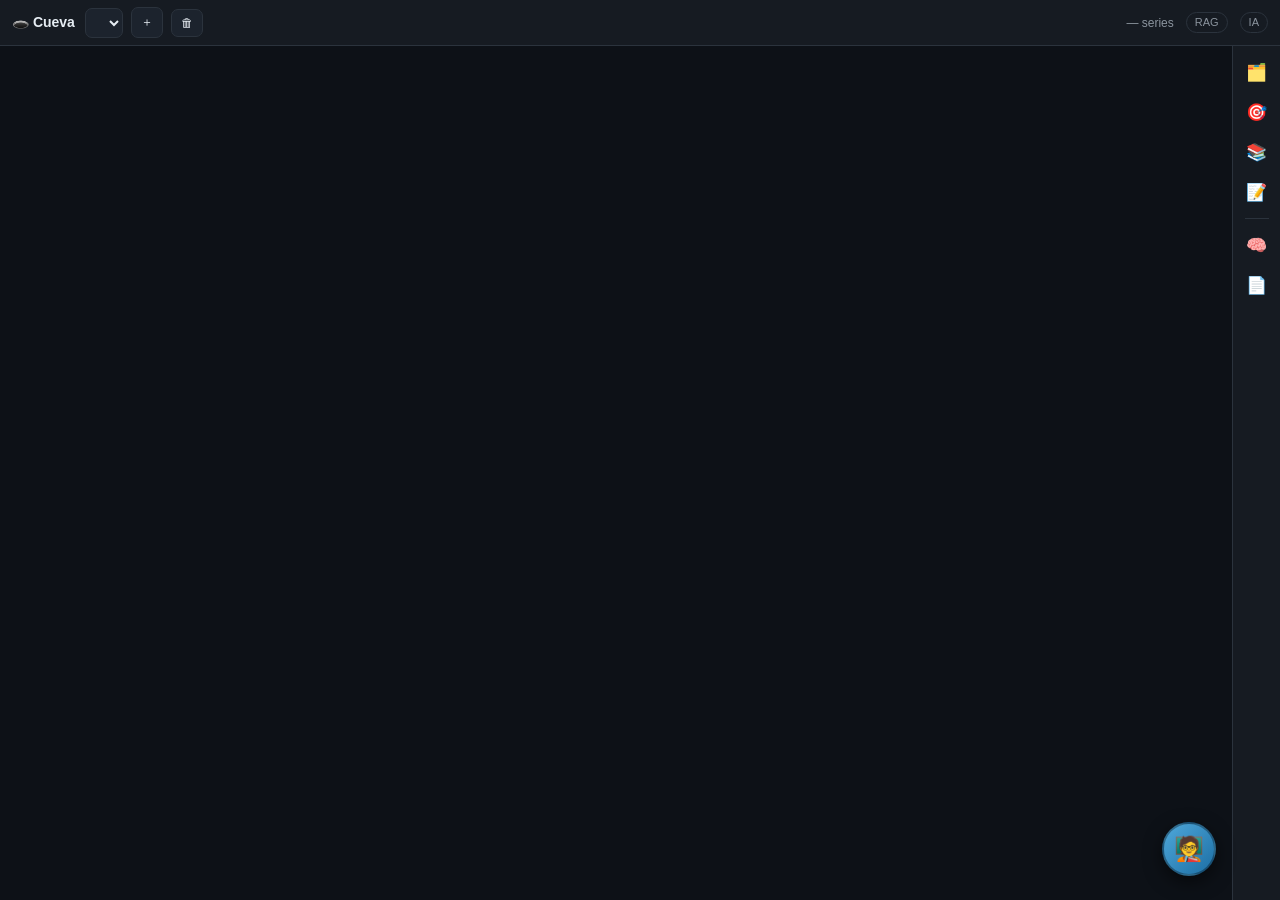
==== commit 8e6d7cd8: "feat: add script to generate visualizer tree from curated catalog - Introduced `generar_arbol_visual" ====
--- a/web/index.html
+++ b/web/index.html
@@ -18,14 +18,7 @@
   header{display:flex;align-items:center;gap:8px;padding:0 12px;background:var(--panel);
     border-bottom:1px solid var(--line);height:var(--hdr);flex:none}
   header .logo{font-size:14px;font-weight:600;white-space:nowrap;margin-right:2px}
-  #rb-series{display:flex;align-items:center;gap:8px;background:var(--panel2);color:var(--txt);
-    border:1px solid var(--line);border-radius:7px;padding:6px 12px;font-size:13px;font-weight:600;
-    cursor:pointer;max-width:260px}
-  #rb-series:hover{border-color:var(--acc)}
-  #rb-series.activa{border-color:var(--acc);color:var(--txt);background:var(--panel2)}
-  #rb-series .chev{color:var(--muted);font-size:10px}
-  #symbol-label{overflow:hidden;text-overflow:ellipsis;white-space:nowrap}
-  header select#proj-select{width:auto;max-width:200px;padding:6px 8px;font-size:12px}
+  header select#proj-select{width:auto;max-width:220px;padding:6px 8px;font-size:12px}
   header .estado{margin-left:auto;font-size:12px;color:var(--muted);display:flex;gap:12px;align-items:center}
   .pill{padding:1px 8px;border-radius:999px;border:1px solid var(--line);font-size:11px;white-space:nowrap}
   .pill.on{color:var(--ok);border-color:#214d2c}.pill.off{color:var(--acc2);border-color:#5a4410}
@@ -36,10 +29,10 @@
   .rbtn.activa{background:var(--acc);border-color:var(--acc);color:#fff}
   .rbtn.mini{font-weight:500;padding:6px 9px}
 
-  /* ── cuerpo: sidebar de herramientas + visualizador ────────────────── */
+  /* ── cuerpo: visualizador + rail de herramientas a la derecha ──────── */
   #body-row{display:flex;flex:1;min-height:0}
   #sidebar{display:flex;flex-direction:column;align-items:center;gap:4px;padding:8px 0;
-    width:var(--side);flex:none;background:var(--panel);border-right:1px solid var(--line)}
+    width:var(--side);flex:none;background:var(--panel);border-left:1px solid var(--line)}
   .sbtn{width:36px;height:36px;background:none;color:var(--muted);border:1px solid transparent;
     border-radius:8px;font-size:17px;cursor:pointer;display:flex;align-items:center;justify-content:center}
   .sbtn:hover{background:var(--panel2);color:var(--txt)}
@@ -68,10 +61,7 @@
   .drawer .dhead button{margin-left:auto;background:none;border:0;color:var(--muted);cursor:pointer;font-size:17px}
   .drawer .dbody{flex:1;overflow:auto;padding:14px 16px}
 
-  /* selector de series: modal centrado (símil "buscador de símbolos") en vez de drawer lateral */
-  #dw-series{top:64px;left:50%;right:auto;bottom:auto;transform:translateX(-50%);
-    width:min(640px,94vw);max-height:min(620px,78vh);border:1px solid var(--line);border-radius:12px;
-    box-shadow:0 20px 60px rgba(0,0,0,.6)}
+  /* selector de series de la investigación: drawer derecho con pestañas de categoría */
   .cat-tabs{display:flex;gap:6px;overflow-x:auto;padding-bottom:2px;margin-bottom:2px}
   .cat-tab{background:none;border:1px solid var(--line);color:var(--muted);border-radius:999px;
     padding:5px 12px;font-size:12px;font-weight:600;cursor:pointer;white-space:nowrap;flex:none}
@@ -174,9 +164,6 @@
 <body>
 <header>
   <div class="logo">🕳️ Cueva</div>
-  <button id="rb-series" onclick="abrirPanel('series')" title="Elegir las series de la investigación">
-    <span id="symbol-label">Elegir series…</span><span class="chev">▾</span>
-  </button>
   <select id="proj-select" onchange="seleccionarProyecto(this.value)" title="Investigación activa"></select>
   <button class="rbtn mini" onclick="crearProyecto()" title="Crear una investigación nueva">＋</button>
   <button class="rbtn mini" onclick="eliminarProyectoActual()" title="Eliminar la investigación activa">🗑</button>
@@ -188,16 +175,6 @@
 </header>
 
 <div id="body-row">
-  <!-- ── sidebar: herramientas de la investigación ── -->
-  <nav id="sidebar">
-    <button class="sbtn" id="rb-definicion" onclick="abrirPanel('definicion')" title="🎯 Objetivos y pregunta">🎯</button>
-    <button class="sbtn" id="rb-biblio" onclick="abrirPanel('biblio')" title="📚 Bibliografía">📚</button>
-    <button class="sbtn" id="rb-notas" onclick="abrirPanel('notas')" title="📝 Notas">📝</button>
-    <div class="side-sep"></div>
-    <button class="sbtn" id="rb-pizarra" onclick="abrirPanel('pizarra')" title="🧠 Pizarra — la mesa de agentes">🧠</button>
-    <button class="sbtn" id="rb-informe" onclick="abrirPanel('informe')" title="📄 Informe">📄</button>
-  </nav>
-
   <!-- ── VISTA PRINCIPAL: el explorador de series, siempre de fondo ── -->
   <div id="viz-wrap">
     <iframe id="viz-frame" style="display:none"></iframe>
@@ -209,6 +186,17 @@
       <code>CUEVA_TRABAJO_FINAL</code> o en <code>cueva.local.toml</code>, y reiniciá el servidor.</p>
     </div>
   </div>
+
+  <!-- ── rail derecho: el flujo de la investigación (estilo panel de TradingView) ── -->
+  <nav id="sidebar">
+    <button class="sbtn" id="rb-series" onclick="abrirPanel('series')" title="🗂️ Series de la investigación (variables X / Y)">🗂️</button>
+    <button class="sbtn" id="rb-definicion" onclick="abrirPanel('definicion')" title="🎯 Objetivos y pregunta">🎯</button>
+    <button class="sbtn" id="rb-biblio" onclick="abrirPanel('biblio')" title="📚 Bibliografía">📚</button>
+    <button class="sbtn" id="rb-notas" onclick="abrirPanel('notas')" title="📝 Notas">📝</button>
+    <div class="side-sep"></div>
+    <button class="sbtn" id="rb-pizarra" onclick="abrirPanel('pizarra')" title="🧠 Pizarra — la mesa de agentes">🧠</button>
+    <button class="sbtn" id="rb-informe" onclick="abrirPanel('informe')" title="📄 Informe">📄</button>
+  </nav>
 </div>
 
 <div id="overlay" onclick="cerrarPanel()"></div>
@@ -293,7 +281,7 @@
       <div class="vacio" id="vacio">
         <div style="font-size:40px">🧭 📖 🔎 🗂️</div>
         <p>Acá se ve la pizarra: la conversación de la mesa y los hallazgos que va fijando.<br>
-        Definí la investigación (🎯 en la barra lateral) y elegí las series (arriba a la izquierda) y abrí la mesa,<br>
+        Definí la investigación y elegí sus series (🎯 y 🗂️ en el rail de la derecha) y abrí la mesa,<br>
         o consultá a un agente puntual desde el círculo flotante.</p>
       </div>
     </div>
@@ -492,22 +480,8 @@
       ${escapeHtml(s.nombre.length>26?s.nombre.slice(0,26)+'…':s.nombre)}
       <b onclick="toggle('${id}')">✕</b></span>`;
   }).join('');
-  actualizarEtiquetaSeries();
 }
 function marcarDep(id){ DEP = (DEP===id?null:id); renderChips(); guardarCambiosDebounced(); }
-function actualizarEtiquetaSeries(){
-  const lbl = $('#symbol-label');
-  if(!lbl) return;
-  if(DEP){
-    const s = SERIES.find(x=>x.id===DEP);
-    const resto = SEL.length>1 ? ` +${SEL.length-1}` : '';
-    lbl.textContent = (s?s.nombre:DEP) + resto;
-  } else if(SEL.length){
-    lbl.textContent = `${SEL.length} serie${SEL.length===1?'':'s'} elegida${SEL.length===1?'':'s'}`;
-  } else {
-    lbl.textContent = 'Elegir series…';
-  }
-}
 
 // ── bibliografía propia ─────────────────────────────────────────────────
 function renderBiblio(){
@@ -648,7 +622,7 @@
 (function initFab(){
   const pos = JSON.parse(localStorage.getItem('cueva_fab_pos')||'null');
   if(pos && pos.x!=null){ fab.style.left=pos.x+'px'; fab.style.top=pos.y+'px'; }
-  else { fab.style.right='22px'; fab.style.bottom='90px'; }
+  else { fab.style.right='64px'; fab.style.bottom='24px'; }  /* despejar el rail derecho */
   clampFab();
 })();
 let fabDrag=null;
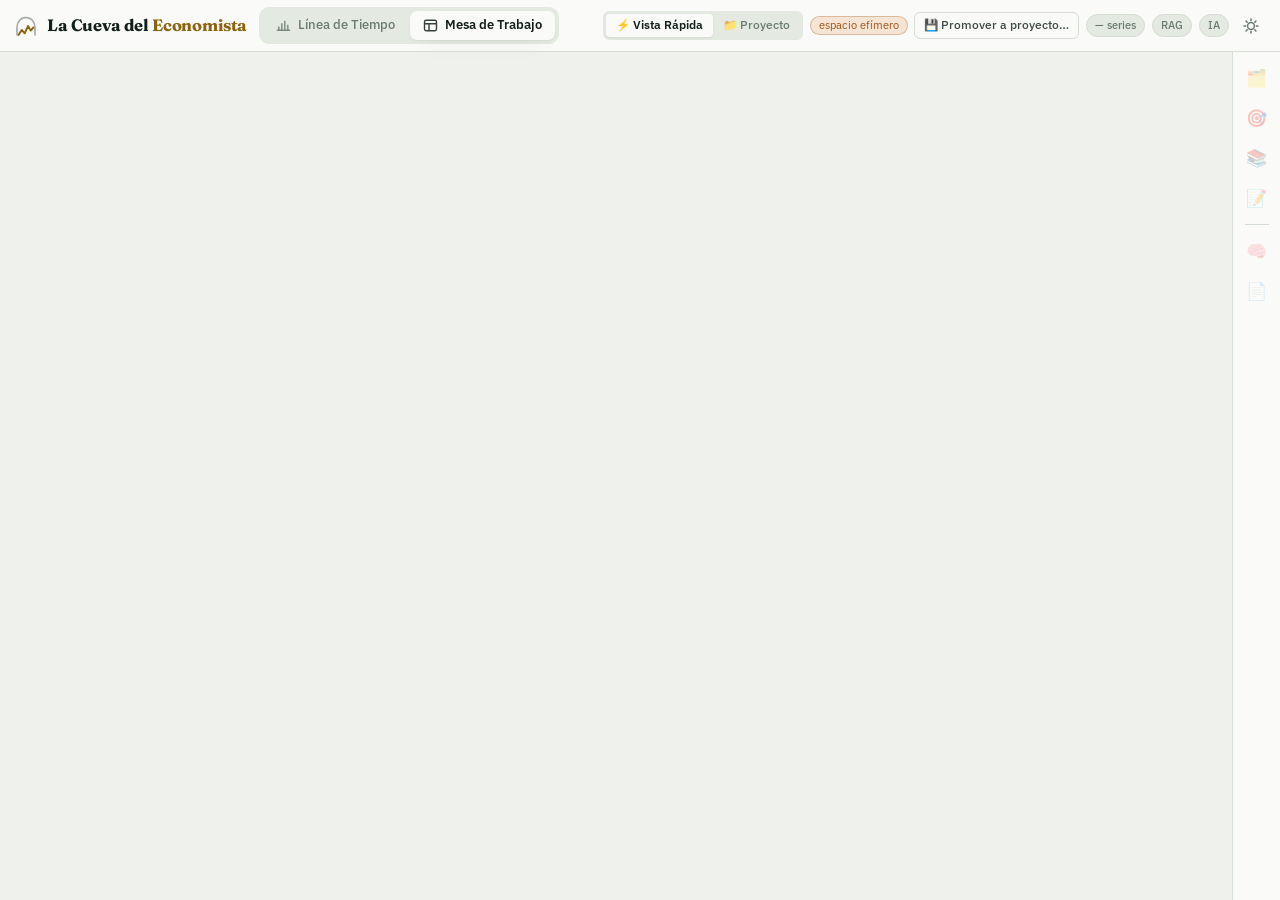
==== commit 542e557e: "Sincronizar estado local: Línea de Tiempo, fuentes BCRA, catálogo con procedencia, RAG y explorador " ====
--- a/web/index.html
+++ b/web/index.html
@@ -3,31 +3,45 @@
 <head>
 <meta charset="utf-8">
 <meta name="viewport" content="width=device-width, initial-scale=1">
-<title>🕳️📊 La Cueva del Economista</title>
+<title>Mesa de Trabajo · La Cueva del Economista</title>
+<link rel="preconnect" href="https://fonts.googleapis.com">
+<link rel="preconnect" href="https://fonts.gstatic.com" crossorigin>
+<link rel="stylesheet" href="https://fonts.googleapis.com/css2?family=Fraunces:opsz,wght@9..144,500;9..144,700&family=IBM+Plex+Mono:wght@400;500;600&family=IBM+Plex+Sans:wght@400;500;600&display=swap">
+<link rel="stylesheet" href="/web/estilo/tokens.css">
+<script src="/web/estilo/tema.js"></script>
 <style>
+  /* ── PUENTE hacia el sistema de diseño compartido ─────────────────────
+     Los nombres viejos de esta pantalla (--bg, --panel, --txt…) ya no definen
+     colores: apuntan a los tokens de /web/estilo/tokens.css. Así el CSS que ya
+     estaba sigue funcionando tal cual, pero la Mesa cambia de claro a oscuro
+     con el resto de la plataforma.
+     Regla para lo NUEVO: usar los tokens directamente (--surface, --ink,
+     --accent…), no estos alias, que se van a ir borrando.
+     ------------------------------------------------------------------- */
   :root{
-    --bg:#0d1117; --panel:#161b22; --panel2:#1c232d; --line:#2b333d;
-    --txt:#e6edf3; --muted:#8b949e; --acc:#4fa8da; --acc-dk:#1c6ea4; --acc2:#e8b93f;
-    --ok:#3fb950; --blue:#5aa9e0; --purple:#bc8cff;
-    --hdr:46px; --side:48px;
+    --bg:var(--ground); --panel:var(--surface); --panel2:var(--surface-2);
+    --txt:var(--ink); --muted:var(--ink-dim);
+    --acc:var(--accent); --acc-dk:var(--accent); --acc2:var(--warn);
+    --blue:var(--s1); --purple:var(--s5);
+    --side:48px;
   }
   *{box-sizing:border-box}
-  body{margin:0;font-family:-apple-system,Segoe UI,Roboto,Helvetica,Arial,sans-serif;
-    background:var(--bg);color:var(--txt);font-size:14px;line-height:1.5;overflow:hidden;
-    display:flex;flex-direction:column;height:100vh}
-  header{display:flex;align-items:center;gap:8px;padding:0 12px;background:var(--panel);
-    border-bottom:1px solid var(--line);height:var(--hdr);flex:none}
-  header .logo{font-size:14px;font-weight:600;white-space:nowrap;margin-right:2px}
-  header select#proj-select{width:auto;max-width:220px;padding:6px 8px;font-size:12px}
-  header .estado{margin-left:auto;font-size:12px;color:var(--muted);display:flex;gap:12px;align-items:center}
-  .pill{padding:1px 8px;border-radius:999px;border:1px solid var(--line);font-size:11px;white-space:nowrap}
-  .pill.on{color:var(--ok);border-color:#214d2c}.pill.off{color:var(--acc2);border-color:#5a4410}
-
-  .rbtn{background:var(--panel2);color:var(--txt);border:1px solid var(--line);border-radius:7px;
-    padding:6px 11px;font-size:12px;font-weight:600;cursor:pointer;white-space:nowrap;flex:none}
-  .rbtn:hover{border-color:var(--acc)}
-  .rbtn.activa{background:var(--acc);border-color:var(--acc);color:#fff}
-  .rbtn.mini{font-weight:500;padding:6px 9px}
+  body{margin:0;font-family:var(--sans);background:var(--ground);color:var(--ink);
+    font-size:14px;line-height:1.45;overflow:hidden;display:flex;flex-direction:column;height:100vh}
+  /* la topbar viene de tokens.css (.topbar/.brand/.modswitch/.topright); acá sólo lo propio */
+  .topbar{flex-wrap:wrap; gap:12px}
+  .topbar .topright{gap:7px}
+  header select#proj-select{width:auto;max-width:220px;padding:5px 8px;font-size:12px;
+    background:var(--sunken);border:1px solid var(--line);border-radius:var(--r);color:var(--ink)}
+  .pill{padding:1px 8px;border-radius:999px;border:1px solid var(--line);font-size:11px;white-space:nowrap;color:var(--ink-dim)}
+  .pill.on{color:var(--ok);border-color:color-mix(in srgb,var(--ok) 32%,transparent)}
+  .pill.off{color:var(--warn);border-color:color-mix(in srgb,var(--warn) 32%,transparent)}
+
+  .rbtn{background:var(--surface);color:var(--ink-2);border:1px solid var(--line);border-radius:var(--r);
+    padding:5px 11px;font-size:12px;font-weight:600;cursor:pointer;white-space:nowrap;flex:none}
+  .rbtn:hover{border-color:var(--ink-faint);color:var(--ink)}
+  .rbtn.activa{background:var(--accent);border-color:var(--accent);color:var(--accent-ink)}
+  .rbtn.mini{font-weight:500;padding:4px 9px;font-size:11.5px}
 
   /* ── cuerpo: visualizador + rail de herramientas a la derecha ──────── */
   #body-row{display:flex;flex:1;min-height:0}
@@ -36,22 +50,22 @@
   .sbtn{width:36px;height:36px;background:none;color:var(--muted);border:1px solid transparent;
     border-radius:8px;font-size:17px;cursor:pointer;display:flex;align-items:center;justify-content:center}
   .sbtn:hover{background:var(--panel2);color:var(--txt)}
-  .sbtn.activa{background:var(--panel2);color:var(--acc);border-color:var(--line)}
+  .sbtn.activa{background:var(--surface-2);color:var(--accent);border-color:var(--line)}
   .side-sep{width:24px;height:1px;background:var(--line);margin:4px 0;flex:none}
 
   /* ── vista principal: el visualizador ──────────────────────────────── */
   #viz-wrap{position:relative;flex:1;min-width:0}
-  #viz-frame{width:100%;height:100%;border:0;display:block}
+  #viz-frame{width:100%;height:100%;border:0;display:block;background:var(--ground)}
   .viz-fallback{max-width:640px;margin:60px auto;text-align:center;color:var(--muted);padding:0 20px}
-  .viz-fallback h2{color:var(--txt);font-size:16px}
+  .viz-fallback h2{color:var(--ink);font-family:var(--display);font-size:17px}
   .viz-fallback code{background:var(--panel2);border:1px solid var(--line);border-radius:5px;padding:1px 6px}
 
   /* ── drawers (paneles laterales sobre el iframe) ───────────────────── */
-  #overlay{position:fixed;inset:0;background:rgba(0,0,0,.45);z-index:30;display:none}
+  #overlay{position:fixed;inset:0;background:rgba(0,0,0,.34);z-index:30;display:none}
   #overlay.on{display:block}
   .drawer{position:fixed;top:0;right:0;bottom:0;width:420px;max-width:96vw;background:var(--panel);
     border-left:1px solid var(--line);z-index:40;display:none;flex-direction:column;
-    box-shadow:-12px 0 32px rgba(0,0,0,.5)}
+    box-shadow:var(--shadow)}
   .drawer.on{display:flex}
   .drawer.ancho{width:740px}
   .drawer.informe{width:min(880px,94vw)}
@@ -66,31 +80,34 @@
   .cat-tab{background:none;border:1px solid var(--line);color:var(--muted);border-radius:999px;
     padding:5px 12px;font-size:12px;font-weight:600;cursor:pointer;white-space:nowrap;flex:none}
   .cat-tab:hover{color:var(--txt)}
-  .cat-tab.activa{background:var(--acc);border-color:var(--acc);color:#fff}
+  .cat-tab.activa{background:var(--accent);border-color:var(--accent);color:var(--accent-ink)}
 
   label{display:block;font-size:12px;color:var(--muted);margin:10px 0 4px}
   input,textarea,select{width:100%;background:var(--panel2);color:var(--txt);border:1px solid var(--line);
     border-radius:7px;padding:8px 10px;font-size:13px;font-family:inherit}
   textarea{resize:vertical;min-height:54px}
-  .btn{background:linear-gradient(135deg,var(--acc),var(--acc-dk));color:#fff;border:0;border-radius:8px;
-    padding:11px 14px;font-size:13px;font-weight:600;cursor:pointer;width:100%;margin-top:14px}
+  .btn{display:block;background:var(--accent);color:var(--accent-ink);border:1px solid var(--accent);border-radius:var(--r);
+    padding:10px 14px;font-size:13px;font-weight:600;cursor:pointer;width:100%;margin-top:14px;text-align:center}
+  .btn:hover{filter:brightness(1.06)}
   .btn:disabled{opacity:.5;cursor:not-allowed}
-  .btn.sec{background:var(--panel2);border:1px solid var(--line);font-weight:500;margin-top:8px;width:auto}
+  .btn.sec{background:var(--surface);color:var(--ink-2);border:1px solid var(--line);font-weight:500;margin-top:8px;width:auto}
+  .btn.sec:hover{border-color:var(--ink-faint);color:var(--ink);filter:none}
   .btn.sm{padding:6px 10px;font-size:12px;margin-top:0;width:auto}
   .serie-box{border:1px solid var(--line);border-radius:8px;background:var(--panel2);max-height:300px;overflow:auto;margin-top:8px}
-  .serie{display:flex;align-items:center;gap:7px;padding:5px 9px;border-bottom:1px solid #232b35;cursor:pointer;font-size:12px}
-  .serie:hover{background:#222a35}.serie small{color:var(--muted);margin-left:auto;white-space:nowrap}
+  .serie{display:flex;align-items:center;gap:7px;padding:5px 9px;border-bottom:1px solid var(--line-soft);cursor:pointer;font-size:12px}
+  .serie:hover{background:var(--surface-2)}.serie small{color:var(--muted);margin-left:auto;white-space:nowrap}
   .chips{display:flex;flex-wrap:wrap;gap:6px;margin-top:8px}
-  .chip{display:flex;align-items:center;gap:6px;background:#23303f;border:1px solid #2f4456;color:var(--blue);
+  .chip{display:flex;align-items:center;gap:6px;background:var(--info-soft);
+    border:1px solid color-mix(in srgb,var(--info) 30%,transparent);color:var(--info);
     padding:3px 8px;border-radius:999px;font-size:11px}
   .chip b{cursor:pointer;color:var(--muted)}
-  .chip.dep{background:#3a2b12;border-color:#5a4410;color:var(--acc2)}
+  .chip.dep{background:var(--accent-soft);border-color:var(--accent-line);color:var(--accent)}
   .row2{display:flex;gap:8px}.row2>*{flex:1}
 
   /* pizarra (feed de la mesa) */
   .feed{max-width:100%;margin:0}
   .vacio{color:var(--muted);text-align:center;margin-top:60px}
-  .fase{display:flex;align-items:center;gap:10px;margin:26px 0 8px;color:var(--acc2);font-weight:600;font-size:13px}
+  .fase{display:flex;align-items:center;gap:10px;margin:26px 0 8px;color:var(--accent);font-weight:600;font-size:13px}
   .fase:before,.fase:after{content:"";flex:1;height:1px;background:var(--line)}
   .msg{display:flex;gap:11px;margin:12px 0;animation:ap .25s ease}
   @keyframes ap{from{opacity:0;transform:translateY(6px)}to{opacity:1}}
@@ -101,22 +118,23 @@
   .bub .quien .a{color:var(--purple);font-weight:500}
   .bub .cuerpo{white-space:pre-wrap;font-size:13px}
   .bub .citas{margin-top:6px;font-size:11px;color:var(--muted)}
-  .bub .citas span{background:#1f2733;border:1px solid var(--line);border-radius:5px;padding:1px 6px;margin-right:5px}
-  .m-orq .bub{background:#13171d;border-style:dashed}
-  .m-orq .av{background:#13171d}
-  .m-tool .bub{background:#10221a;border-color:#1f5135}
-  .m-tool .cuerpo{font-family:ui-monospace,SFMono-Regular,Menlo,monospace;font-size:12px;color:#9ff0c0}
-  .hall{background:#1a1407;border:1px solid #5a4410;border-radius:8px;padding:8px 12px;margin:8px 0;font-size:12.5px}
-  .hall b{color:var(--acc2)}
+  .bub .citas span{background:var(--sunken);border:1px solid var(--line);border-radius:5px;padding:1px 6px;margin-right:5px}
+  .m-orq .bub{background:var(--sunken);border-style:dashed}
+  .m-orq .av{background:var(--sunken)}
+  .m-tool .bub{background:var(--ok-soft);border-color:color-mix(in srgb,var(--ok) 32%,transparent)}
+  .m-tool .cuerpo{font-family:var(--mono);font-size:12px;color:var(--ok)}
+  .hall{background:var(--warn-soft);border:1px solid color-mix(in srgb,var(--warn) 30%,transparent);
+    border-radius:8px;padding:8px 12px;margin:8px 0;font-size:12.5px}
+  .hall b{color:var(--warn)}
   .typing{color:var(--muted);font-size:12px;margin:10px 0}
 
   /* notas */
-  .nota{background:var(--panel2);border:1px solid var(--line);border-radius:6px;padding:7px 9px;margin-bottom:6px;font-size:12.5px;white-space:pre-wrap}
+  .nota{background:var(--surface-2);border:1px solid var(--line-soft);border-radius:var(--r);padding:7px 9px;margin-bottom:6px;font-size:12.5px;white-space:pre-wrap}
   .nota .ts{color:var(--muted);font-size:10.5px;display:block;margin-top:3px}
 
   /* informe */
   .inf-sec{border:1px solid var(--line);border-radius:9px;background:var(--panel2);margin-bottom:14px;overflow:hidden}
-  .inf-sec .inf-head{display:flex;align-items:center;gap:8px;padding:10px 14px;background:#20293480}
+  .inf-sec .inf-head{display:flex;align-items:center;gap:8px;padding:10px 14px;background:var(--surface-2)}
   .inf-sec .inf-head b{font-size:13px}
   .inf-sec .inf-head .sp{margin-left:auto;display:flex;gap:6px}
   .inf-sec .inf-body{padding:12px 14px}
@@ -131,13 +149,13 @@
   .agentpick{display:flex;gap:6px;margin-top:8px}
 
   /* ── FAB: círculo flotante de agentes ──────────────────────────────── */
-  #fab{position:fixed;width:54px;height:54px;border-radius:50%;z-index:70;cursor:grab;
-    background:linear-gradient(135deg,var(--acc),var(--acc-dk));border:2px solid #00000055;
-    display:flex;align-items:center;justify-content:center;font-size:24px;user-select:none;
-    box-shadow:0 6px 18px rgba(0,0,0,.55);touch-action:none}
+  #fab{position:fixed;width:52px;height:52px;border-radius:50%;z-index:70;cursor:grab;
+    background:var(--accent);color:var(--accent-ink);border:1px solid var(--accent-line);
+    display:flex;align-items:center;justify-content:center;font-size:23px;user-select:none;
+    box-shadow:var(--shadow);touch-action:none}
   #fab:active{cursor:grabbing}
   #fab-menu{position:fixed;z-index:71;background:var(--panel);border:1px solid var(--line);border-radius:12px;
-    box-shadow:0 10px 30px rgba(0,0,0,.55);padding:6px;display:none;flex-direction:column;gap:4px;min-width:170px}
+    box-shadow:var(--shadow);padding:6px;display:none;flex-direction:column;gap:4px;min-width:170px}
   #fab-menu.on{display:flex}
   .fmi{display:flex;align-items:center;gap:9px;background:none;border:0;color:var(--txt);cursor:pointer;
     padding:8px 10px;font-size:12.5px;border-radius:8px;text-align:left}
@@ -146,7 +164,7 @@
 
   /* panel de chat flotante */
   #chatpanel{position:fixed;right:18px;bottom:18px;width:380px;height:min(540px,72vh);background:var(--panel);
-    border:1px solid var(--line);border-radius:12px;box-shadow:0 10px 30px rgba(0,0,0,.5);display:none;
+    border:1px solid var(--line);border-radius:var(--r-lg);box-shadow:var(--shadow);display:none;
     flex-direction:column;z-index:72;overflow:hidden}
   #chatpanel.on{display:flex}
   #chatpanel .chead{display:flex;align-items:center;padding:10px 12px;background:var(--panel2);border-bottom:1px solid var(--line)}
@@ -154,23 +172,76 @@
   #chatpanel .chead button{background:none;border:0;color:var(--muted);cursor:pointer;font-size:16px;margin-left:auto}
   #chat-msgs{flex:1;overflow:auto;padding:10px 12px;display:flex;flex-direction:column;gap:8px}
   .cmsg{border-radius:8px;padding:7px 10px;font-size:12.5px;white-space:pre-wrap;max-width:88%}
-  .cmsg.usuario{align-self:flex-end;background:#23303f;color:var(--blue)}
+  .cmsg.usuario{align-self:flex-end;background:var(--accent-soft);color:var(--ink)}
   .cmsg.agente{align-self:flex-start;background:var(--panel2);border:1px solid var(--line)}
   #chat-input-row{display:flex;gap:6px;padding:10px;border-top:1px solid var(--line)}
   #chat-input-row textarea{min-height:40px}
-  a{color:var(--blue)}
+  a{color:var(--accent)}
+
+  /* ── modo Vista Rápida / Proyecto ─────────────────────────────────── */
+  #modo-switch{display:flex;background:var(--sunken);border:1px solid var(--line-soft);border-radius:var(--r);padding:2px;flex:none}
+  .modo-btn{background:none;border:0;border-radius:4px;color:var(--ink-dim);font-size:11.5px;font-weight:500;padding:3.5px 10px;cursor:pointer;white-space:nowrap}
+  .modo-btn:hover{color:var(--txt)}
+  .modo-btn.activa{background:var(--surface);color:var(--ink);font-weight:600;box-shadow:0 1px 2px rgba(0,0,0,.08)}
+  .ctl{display:flex;align-items:center;gap:6px;min-width:0}
+  .pill.efimera{color:var(--warn);background:var(--warn-soft);border-color:color-mix(in srgb,var(--warn) 30%,transparent)}
+  .sbtn.gated{opacity:.28;cursor:not-allowed}
+
+  /* ── modal para nombrar proyectos (crear / renombrar / promover) ───── */
+  #modal-nombre-bg{position:fixed;inset:0;background:rgba(0,0,0,.42);z-index:90;display:none;align-items:center;justify-content:center}
+  #modal-nombre-bg.on{display:flex}
+  #modal-nombre{width:min(440px,92vw);background:var(--surface);border:1px solid var(--line);border-radius:var(--r-lg);padding:18px 20px;box-shadow:var(--shadow)}
+  #modal-nombre b{font-size:14px}
+  #modal-nombre .hint{color:var(--muted);font-size:11.5px;margin-top:6px;line-height:1.5}
+  #modal-nombre input{margin-top:12px}
+  #modal-nombre .mn-row{display:flex;gap:8px;justify-content:flex-end;margin-top:16px}
+  #modal-nombre .mn-row .btn{width:auto;margin-top:0;padding:8px 16px}
 </style>
 </head>
 <body>
-<header>
-  <div class="logo">🕳️ Cueva</div>
-  <select id="proj-select" onchange="seleccionarProyecto(this.value)" title="Investigación activa"></select>
-  <button class="rbtn mini" onclick="crearProyecto()" title="Crear una investigación nueva">＋</button>
-  <button class="rbtn mini" onclick="eliminarProyectoActual()" title="Eliminar la investigación activa">🗑</button>
-  <div class="estado">
-    <span id="diag-series">— series</span>
-    <span id="diag-rag" class="pill">RAG</span>
-    <span id="diag-ia" class="pill">IA</span>
+<header class="topbar">
+  <div class="brand">
+    <svg class="glyph" width="24" height="24" viewBox="0 0 24 24" fill="none" aria-hidden="true">
+      <path d="M3 21V13.5C3 7.7 7 3.5 12 3.5S21 7.7 21 13.5V21" stroke="currentColor" stroke-width="1.6" stroke-linecap="round" opacity=".38"/>
+      <path d="M4.5 21l3.2-5.1 3 3.4 3.4-7.3 2.6 4.6 2.8-3.2" stroke="var(--accent)" stroke-width="1.9" stroke-linecap="round" stroke-linejoin="round" fill="none"/>
+    </svg>
+    <div class="brand-name">La Cueva del <em>Economista</em></div>
+  </div>
+
+  <nav class="modswitch" aria-label="Módulos">
+    <a href="/tiempo" title="Módulo 1: historia económica argentina, 1880 → hoy">
+      <svg width="15" height="15" viewBox="0 0 16 16" fill="none" aria-hidden="true"><path d="M1.5 13h13M3 13V9.5M6.2 13V6M9.4 13V3.5M12.6 13V7.8" stroke="currentColor" stroke-width="1.5" stroke-linecap="round"/></svg>
+      Línea de Tiempo
+    </a>
+    <a href="/" aria-current="true">
+      <svg width="15" height="15" viewBox="0 0 16 16" fill="none" aria-hidden="true"><rect x="1.6" y="2.4" width="12.8" height="11.2" rx="1.8" stroke="currentColor" stroke-width="1.5"/><path d="M1.6 6.2h12.8M6.4 6.2v7.4" stroke="currentColor" stroke-width="1.5"/></svg>
+      Mesa de Trabajo
+    </a>
+  </nav>
+
+  <div class="topright">
+    <div id="modo-switch" title="Vista Rápida: espacio efímero para explorar. Proyecto: investigación guardada.">
+      <button class="modo-btn activa" id="modo-rapida" onclick="setModo('rapida')">⚡ Vista Rápida</button>
+      <button class="modo-btn" id="modo-proyecto" onclick="setModo('proyecto')">📁 Proyecto</button>
+    </div>
+    <div id="ctl-rapida" class="ctl">
+      <span class="pill efimera" title="Nada de lo que hagas acá se guarda al cerrar">espacio efímero</span>
+      <button class="rbtn mini" onclick="promoverVR()" title="Convertir lo explorado (series y pasos del Estudio) en un proyecto con nombre">💾 Promover a proyecto…</button>
+    </div>
+    <div id="ctl-proyecto" class="ctl" style="display:none">
+      <select id="proj-select" onchange="seleccionarProyecto(this.value)" title="Proyecto activo"></select>
+      <button class="rbtn mini" onclick="renombrarProyecto()" title="Renombrar el proyecto activo">✎</button>
+      <button class="rbtn mini" onclick="crearProyecto()" title="Crear un proyecto nuevo (con nombre)">＋</button>
+      <button class="rbtn mini" onclick="eliminarProyectoActual()" title="Eliminar el proyecto activo">🗑</button>
+    </div>
+
+    <span class="chip neutral" id="diag-series">— series</span>
+    <span class="chip neutral" id="diag-rag">RAG</span>
+    <span class="chip neutral" id="diag-ia">IA</span>
+
+    <button class="iconbtn" id="tema" title="Cambiar tema" aria-label="Cambiar tema">
+      <svg width="16" height="16" viewBox="0 0 16 16" fill="none"><circle cx="8" cy="8" r="3.4" stroke="currentColor" stroke-width="1.5"/><path d="M8 1v1.6M8 13.4V15M15 8h-1.6M2.6 8H1M12.9 3.1l-1.1 1.1M4.2 11.8l-1.1 1.1M12.9 12.9l-1.1-1.1M4.2 4.2L3.1 3.1" stroke="currentColor" stroke-width="1.5" stroke-linecap="round"/></svg>
+    </button>
   </div>
 </header>
 
@@ -228,11 +299,7 @@
 <div class="drawer" id="dw-series">
   <div class="dhead"><b>🗂️ Elegir series</b><button onclick="cerrarPanel()">✕</button></div>
   <div class="dbody">
-    <div class="cat-tabs" id="cat-tabs">
-      <button class="cat-tab activa" data-o="" onclick="filtrarCategoria('')">Todas</button>
-      <button class="cat-tab" data-o="Trabajo Final" onclick="filtrarCategoria('Trabajo Final')">Trabajo Final</button>
-      <button class="cat-tab" data-o="MATRIZ ARG" onclick="filtrarCategoria('MATRIZ ARG')">MATRIZ ARG</button>
-    </div>
+    <div class="cat-tabs" id="cat-tabs"></div>
     <input id="buscar" placeholder="Buscar serie…" oninput="buscarSeries()">
     <div class="serie-box" id="lista-series"></div>
     <div class="chips" id="chips"></div>
@@ -314,6 +381,19 @@
   </div>
 </div>
 
+<!-- ── modal: nombrar proyecto (crear / renombrar / promover) ── -->
+<div id="modal-nombre-bg" onclick="if(event.target===this)cerrarModalNombre(null)">
+  <div id="modal-nombre">
+    <b id="mn-titulo">Nuevo proyecto</b>
+    <div class="hint" id="mn-hint"></div>
+    <input id="mn-input" placeholder="Ej.: Determinantes del riesgo país" maxlength="200">
+    <div class="mn-row">
+      <button class="btn sec sm" onclick="cerrarModalNombre(null)">Cancelar</button>
+      <button class="btn sm" id="mn-ok">Crear</button>
+    </div>
+  </div>
+</div>
+
 <script>
 const $ = s => document.querySelector(s);
 const AVATAR = {orquestador:"🎛️", herramientas:"🧪", metodologo:"🧭",
@@ -330,24 +410,60 @@
 let PIZ = null;          // último snapshot de la pizarra cargada
 let CHAT_AGENTE = null;
 let PANEL = null;        // drawer abierto
+let MODO = localStorage.getItem('cueva_modo') || 'rapida';   // 'rapida' | 'proyecto'
 
 // ── diagnóstico inicial ───────────────────────────────────────────────
 fetch('/api/v1/diag').then(r=>r.json()).then(d=>{
   $('#diag-series').textContent = (d.n_series||0) + ' series';
   const rag=$('#diag-rag'); rag.textContent = d.indice_rag?'RAG ✓':'RAG ✗';
-  rag.className='pill '+(d.indice_rag?'on':'off');
-  const ia=$('#diag-ia'); ia.textContent = d.api_key?('Claude: '+d.modelo):'IA: offline';
-  ia.className='pill '+(d.api_key?'on':'off');
+  rag.className='chip '+(d.indice_rag?'ok':'warn');
+  const ia=$('#diag-ia'); ia.textContent = d.api_key?('IA: '+d.modelo):'IA: offline';
+  ia.className='chip '+(d.api_key?'ok':'warn');
 
   if(d.visualizador_disponible){
-    const f=$('#viz-frame'); f.src=d.visualizador_url; f.style.display='block';
+    const f=$('#viz-frame');
+    f.addEventListener('load', enviarContexto);
+    f.src=d.visualizador_url; f.style.display='block';
   } else {
     $('#viz-fallback').style.display='block';
   }
 });
 
+// ── tema compartido con la Línea de Tiempo (persiste en el navegador) ──
+// OJO: el explorador del iframe todavía tiene su propio tema oscuro fijo; no lo
+// sigue. Se unifica cuando se porte a tokens (MODULO_MESA_DE_TRABAJO §8.2).
+$('#tema').addEventListener('click', () => window.CuevaTema.alternar());
+
+// ── contexto hacia el explorador (iframe propio, mismo origen) ─────────
+function enviarContexto(){
+  const f=$('#viz-frame');
+  if(!f || !f.contentWindow) return;
+  const activo = MODO==='proyecto' && PROYECTO_ID && PIZ;
+  f.contentWindow.postMessage({
+    tipo:'cueva:contexto',
+    modo: activo ? 'proyecto' : 'rapida',
+    proyecto: activo ? {
+      id: PIZ.id, titulo: PIZ.proyecto.titulo, frecuencia: PIZ.proyecto.frecuencia,
+      serie_dependiente: PIZ.proyecto.serie_dependiente, series: PIZ.proyecto.series,
+    } : null,
+    estudios: activo ? (PIZ.estudios||[]) : [],
+  }, '*');
+}
+
+// el explorador avisa cuando corre/borra pasos del Estudio → refrescar la pizarra local
+window.addEventListener('message', async ev=>{
+  const d = ev.data || {};
+  if(d.tipo==='cueva:estudios-cambiaron' && PROYECTO_ID){
+    try{
+      PIZ = await fetch('/api/v1/proyectos/'+PROYECTO_ID).then(r=>r.json());
+      renderInforme();
+    }catch(e){}
+  }
+});
+
 // ── drawers ───────────────────────────────────────────────────────────
 function abrirPanel(nombre){
+  if(MODO!=='proyecto' || !PROYECTO_ID) return;   // el cuaderno es del proyecto, no de la Vista Rápida
   if(PANEL===nombre){ cerrarPanel(); return; }
   cerrarPanel();
   PANEL = nombre;
@@ -366,20 +482,77 @@
   PANEL = null;
 }
 document.addEventListener('keydown', e=>{
-  if(e.key==='Escape'){ if($('#fab-menu').classList.contains('on')) $('#fab-menu').classList.remove('on');
+  if(e.key==='Escape'){
+    if($('#modal-nombre-bg').classList.contains('on')) cerrarModalNombre(null);
+    else if($('#fab-menu').classList.contains('on')) $('#fab-menu').classList.remove('on');
     else if($('#chatpanel').classList.contains('on')) cerrarChat();
     else cerrarPanel(); }
+});
+
+// ── modo de trabajo: Vista Rápida (efímera) vs Proyecto (guardado) ──────
+async function setModo(m, seleccionar){
+  MODO = m;
+  localStorage.setItem('cueva_modo', m);
+  $('#modo-rapida').classList.toggle('activa', m==='rapida');
+  $('#modo-proyecto').classList.toggle('activa', m==='proyecto');
+  $('#ctl-rapida').style.display = m==='rapida' ? 'flex' : 'none';
+  $('#ctl-proyecto').style.display = m==='proyecto' ? 'flex' : 'none';
+  if(m==='rapida'){
+    PROYECTO_ID = null; PIZ = null;
+    cerrarPanel(); cerrarChat();
+    aplicarGates(); enviarContexto();
+  } else {
+    await cargarProyectos(seleccionar);
+  }
+}
+
+function aplicarGates(){
+  const activo = MODO==='proyecto' && !!PROYECTO_ID;
+  document.querySelectorAll('#sidebar .sbtn').forEach(b=>{
+    if(!b.dataset.t) b.dataset.t = b.title;
+    b.classList.toggle('gated', !activo);
+    b.title = activo ? b.dataset.t : b.dataset.t + '  (disponible dentro de un Proyecto)';
+  });
+  $('#fab').style.display = activo ? 'flex' : 'none';
+}
+
+// ── modal de nombre (crear / renombrar / promover) ──────────────────────
+let _mnResolve = null;
+function pedirNombre(titulo, hint, valor, okLabel){
+  return new Promise(res=>{
+    _mnResolve = res;
+    $('#mn-titulo').textContent = titulo;
+    $('#mn-hint').textContent = hint || '';
+    $('#mn-ok').textContent = okLabel || 'Aceptar';
+    const inp = $('#mn-input'); inp.value = valor || '';
+    $('#modal-nombre-bg').classList.add('on');
+    setTimeout(()=>inp.focus(), 60);
+  });
+}
+function cerrarModalNombre(v){
+  $('#modal-nombre-bg').classList.remove('on');
+  if(_mnResolve){ _mnResolve(v); _mnResolve = null; }
+}
+$('#mn-ok').addEventListener('click', ()=>{
+  const v = $('#mn-input').value.trim();
+  if(!v) { $('#mn-input').focus(); return; }
+  cerrarModalNombre(v);
+});
+$('#mn-input').addEventListener('keydown', e=>{
+  if(e.key==='Enter'){ e.preventDefault(); $('#mn-ok').click(); }
 });
 
 // ── proyectos (investigaciones guardadas) ───────────────────────────────
 async function cargarProyectos(seleccionar){
   const lista = await fetch('/api/v1/proyectos').then(r=>r.json());
   const sel = $('#proj-select');
-  sel.innerHTML = lista.map(p=>`<option value="${escapeHtml(p.id)}">${escapeHtml(p.titulo||'(sin título)')}</option>`).join('');
   if(!lista.length){
-    await crearProyecto();
+    sel.innerHTML = '<option value="">(sin proyectos — creá uno con ＋)</option>';
+    PROYECTO_ID = null; PIZ = null;
+    cerrarPanel(); aplicarGates(); enviarContexto();
     return;
   }
+  sel.innerHTML = lista.map(p=>`<option value="${escapeHtml(p.id)}">${escapeHtml(p.titulo||'(sin título)')}</option>`).join('');
   const guardado = localStorage.getItem('cueva_proyecto');
   let id = seleccionar || guardado;
   if(!id || !lista.some(p=>p.id===id)) id = lista[0].id;
@@ -387,22 +560,68 @@
   await seleccionarProyecto(id);
 }
 async function crearProyecto(){
+  const nombre = await pedirNombre('＋ Nuevo proyecto',
+    'El proyecto guarda series, estudios, notas, chats con los agentes e informe.',
+    '', 'Crear');
+  if(!nombre) return;
   const piz = await fetch('/api/v1/proyectos',{method:'POST',headers:{'Content-Type':'application/json'},
-    body:JSON.stringify({titulo:'Investigación sin título'})}).then(r=>r.json());
+    body:JSON.stringify({titulo:nombre})}).then(r=>r.json());
   await cargarProyectos(piz.id);
+}
+async function renombrarProyecto(){
+  if(!PROYECTO_ID || !PIZ) return;
+  const nombre = await pedirNombre('✎ Renombrar proyecto', '', PIZ.proyecto.titulo||'', 'Renombrar');
+  if(!nombre || nombre===PIZ.proyecto.titulo) return;
+  PIZ = await fetch('/api/v1/proyectos/'+PROYECTO_ID,{method:'PATCH',
+    headers:{'Content-Type':'application/json'}, body:JSON.stringify({titulo:nombre})}).then(r=>r.json());
+  const opt = $('#proj-select').querySelector(`option[value="${PROYECTO_ID}"]`);
+  if(opt) opt.textContent = nombre;
+  $('#titulo').value = nombre;
+  renderInforme(); enviarContexto();
 }
 async function eliminarProyectoActual(){
   if(!PROYECTO_ID) return;
-  if(!confirm('¿Eliminar esta investigación? No se puede deshacer.')) return;
+  if(!confirm('¿Eliminar este proyecto? Se mueve a la papelera.')) return;
   await fetch('/api/v1/proyectos/'+PROYECTO_ID,{method:'DELETE'});
   PROYECTO_ID=null; localStorage.removeItem('cueva_proyecto');
   await cargarProyectos();
 }
 async function seleccionarProyecto(id){
+  if(!id) return;
   PROYECTO_ID = id;
   localStorage.setItem('cueva_proyecto', id);
   PIZ = await fetch('/api/v1/proyectos/'+id).then(r=>r.json());
   renderProyecto();
+  aplicarGates(); enviarContexto();
+}
+
+// ── promover la Vista Rápida a proyecto (se lleva series y pasos) ───────
+async function promoverVR(){
+  let vr = null;
+  try{ vr = JSON.parse(sessionStorage.getItem('cueva_vr')||'null'); }catch(e){}
+  const nPasos = (vr && vr.estudios && vr.estudios.length) || 0;
+  const nSeries = (vr && vr.series && vr.series.length) || 0;
+  const hint = nPasos || nSeries
+    ? `Se llevan ${nPasos} paso(s) del Estudio y ${nSeries} serie(s) exploradas. La Vista Rápida queda limpia.`
+    : 'La Vista Rápida está vacía: se crea un proyecto nuevo en blanco.';
+  const nombre = await pedirNombre('💾 Promover a proyecto', hint, '', 'Crear proyecto');
+  if(!nombre) return;
+  const cuerpo = { titulo: nombre };
+  if(vr){
+    cuerpo.series = vr.series || [];
+    if(vr.serie_dependiente) cuerpo.serie_dependiente = vr.serie_dependiente;
+    if(vr.frecuencia) cuerpo.frecuencia = vr.frecuencia;
+    cuerpo.estudios = (vr.estudios||[]).map(e=>({
+      herramienta:e.herramienta, args:e.args, resumen:e.resumen||'', resultado:e.resultado||null}));
+  }
+  const r = await fetch('/api/v1/proyectos',{method:'POST',
+    headers:{'Content-Type':'application/json'}, body:JSON.stringify(cuerpo)});
+  const piz = await r.json();
+  if(!r.ok){ alert('No se pudo crear el proyecto: '+(piz.error?.mensaje||r.status)); return; }
+  sessionStorage.removeItem('cueva_vr');
+  const f=$('#viz-frame');
+  if(f && f.contentWindow) f.contentWindow.postMessage({tipo:'cueva:vr-limpiar'},'*');
+  await setModo('proyecto', piz.id);
 }
 
 function renderProyecto(){
@@ -440,30 +659,45 @@
     headers:{'Content-Type':'application/json'}, body:JSON.stringify(cuerpo)}).then(r=>r.json());
   const opt = $('#proj-select').querySelector(`option[value="${PROYECTO_ID}"]`);
   if(opt) opt.textContent = PIZ.proyecto.titulo || '(sin título)';
-}
-
-// ── búsqueda de series (con pestañas de categoría, símil buscador de símbolos) ──
+  enviarContexto();
+}
+
+// ── búsqueda de series (pestañas por FAMILIA del catálogo curado) ──────
 let tBuscar;
 let CATEGORIA = '';
-function filtrarCategoria(o){
-  CATEGORIA = o;
-  document.querySelectorAll('.cat-tab').forEach(b=>b.classList.toggle('activa', b.dataset.o===o));
+let SERIES_TODAS = null;   // catálogo completo, cacheado
+let GRUPOS = [];
+
+async function cargarSeriesTodas(){
+  if(SERIES_TODAS) return SERIES_TODAS;
+  SERIES_TODAS = await fetch('/api/v1/series?limite=0').then(r=>r.json());
+  GRUPOS = [...new Set(SERIES_TODAS.map(s=>s.grupo).filter(Boolean))].sort();
+  $('#cat-tabs').innerHTML =
+    `<button class="cat-tab activa" onclick="filtrarCategoria(-1)">Todas</button>` +
+    GRUPOS.map((g,i)=>`<button class="cat-tab" onclick="filtrarCategoria(${i})">${escapeHtml(g)}</button>`).join('');
+  return SERIES_TODAS;
+}
+function filtrarCategoria(i){
+  CATEGORIA = i>=0 ? GRUPOS[i] : '';
+  document.querySelectorAll('.cat-tab').forEach((b,j)=>b.classList.toggle('activa', j===i+1));
   _buscar();
 }
 function buscarSeries(){ clearTimeout(tBuscar); tBuscar=setTimeout(_buscar,200); }
-function _buscar(){
-  const q=$('#buscar')?.value.trim() || '';
-  const url='/api/v1/series?limite=60&filtro='+encodeURIComponent(q)+'&origen='+encodeURIComponent(CATEGORIA);
-  fetch(url).then(r=>r.json()).then(rows=>{
-    SERIES=rows;
-    $('#lista-series').innerHTML = rows.map(s=>`
-      <div class="serie" onclick="toggle('${s.id}')">
-        <span>${SEL.includes(s.id)?'☑':'☐'}</span>
-        <span>${escapeHtml(s.nombre)}</span>
-        <small>${escapeHtml(s.origen.split(' ')[0])} · n=${s.n}</small>
-      </div>`).join('') || '<div class="serie">sin resultados</div>';
-    renderChips();
-  });
+async function _buscar(){
+  const q=($('#buscar')?.value || '').trim().toLowerCase();
+  const todas = await cargarSeriesTodas();
+  const rows = todas.filter(s=>
+    (!CATEGORIA || s.grupo===CATEGORIA) &&
+    (!q || [s.id,s.nombre,s.grupo,s.subgrupo].some(c=>(c||'').toLowerCase().includes(q)))
+  ).slice(0,90);
+  SERIES=rows;
+  $('#lista-series').innerHTML = rows.map(s=>`
+    <div class="serie" onclick="toggle('${s.id}')">
+      <span>${SEL.includes(s.id)?'☑':'☐'}</span>
+      <span>${escapeHtml(s.nombre)}</span>
+      <small>${escapeHtml(s.subgrupo||s.grupo||s.origen)} · n=${s.n}</small>
+    </div>`).join('') || '<div class="serie">sin resultados</div>';
+  renderChips();
 }
 function toggle(id){
   if(SEL.includes(id)) SEL=SEL.filter(x=>x!==id);
@@ -473,7 +707,7 @@
 }
 function renderChips(){
   $('#chips').innerHTML = SEL.map(id=>{
-    const s=SERIES.find(x=>x.id===id)||{nombre:id};
+    const s=(SERIES_TODAS||SERIES).find(x=>x.id===id)||{nombre:id};
     const esDep=DEP===id;
     return `<span class="chip ${esDep?'dep':''}">
       <span onclick="marcarDep('${id}')" title="marcar dependiente" style="cursor:pointer">${esDep?'⭐Y':'☆'}</span>
@@ -821,8 +1055,8 @@
     headers:{'Content-Type':'application/json'}, body:JSON.stringify({texto})});
 }
 
-// ── arranque ──────────────────────────────────────────────────────────
-cargarProyectos();
+// ── arranque: aplicar el modo guardado (por defecto, Vista Rápida) ──────
+setModo(MODO);
 </script>
 </body>
 </html>
--- a/web/estilo/tokens.css
+++ b/web/estilo/tokens.css
@@ -0,0 +1,185 @@
+/* ============================================================
+   tokens.css — sistema de diseño de La Cueva del Economista
+   "pizarrón y tiza": papel de día, pizarrón de noche.
+
+   Extraído de docs/mockup/cueva-mockup.html el 2026-09-16 (fase T0 del
+   módulo Línea de Tiempo). Lo usa web/tiempo/ y lo va a usar la Mesa:
+   acá viven los TOKENS y las PRIMITIVAS compartidas (chip, btn, seg,
+   note, rail, layer, panel-hd). Nada específico de un módulo.
+
+   :root = tema claro. En oscuro se redefinen SOLO los tokens.
+   ============================================================ */
+
+:root{
+  --ground:#EEF1EC; --surface:#FAFBF8; --surface-2:#F1F4EF;
+  --sunken:#E4E9E2; --line:#D5DDD4; --line-soft:#E3E9E1;
+  --ink:#14201C; --ink-2:#3D4B44; --ink-dim:#697A71; --ink-faint:#93A198;
+  --accent:#8A6410; --accent-ink:#FFFFFF; --accent-soft:#F0E5C8; --accent-line:#C9A64E;
+  --ok:#2F7D52; --ok-soft:#DCEDE2;
+  --warn:#9E5518; --warn-soft:#F6E4D4;
+  --crit:#A32F4C; --crit-soft:#F6DCE2;
+  --info:#26607F; --info-soft:#D8E8F0;
+  --facto:#A32F4C; --const:#2F7D52;
+  --s1:#26607F; --s2:#8A6410; --s3:#A32F4C; --s4:#2F7D52; --s5:#6A4A94;
+  --shadow:0 1px 2px rgba(20,32,28,.06), 0 8px 24px -12px rgba(20,32,28,.18);
+  --r:6px; --r-lg:10px;
+  --mono:"IBM Plex Mono",ui-monospace,"SFMono-Regular",Menlo,monospace;
+  --sans:"IBM Plex Sans",-apple-system,"Segoe UI",Roboto,sans-serif;
+  --display:"Fraunces",Georgia,serif;
+}
+@media (prefers-color-scheme:dark){
+  :root:not([data-theme="light"]){
+    --ground:#101715; --surface:#18211E; --surface-2:#1F2A26;
+    --sunken:#0C1211; --line:#2C3833; --line-soft:#232E2A;
+    --ink:#E7EDE9; --ink-2:#C2CEC8; --ink-dim:#8B9A93; --ink-faint:#66766E;
+    --accent:#E9C46A; --accent-ink:#151E1B; --accent-soft:rgba(233,196,106,.14); --accent-line:rgba(233,196,106,.45);
+    --ok:#7BC49A; --ok-soft:rgba(123,196,154,.14);
+    --warn:#E08A4C; --warn-soft:rgba(224,138,76,.14);
+    --crit:#E0708A; --crit-soft:rgba(224,112,138,.14);
+    --info:#7FB3D0; --info-soft:rgba(127,179,208,.14);
+    --facto:#E0708A; --const:#7BC49A;
+    --s1:#7FB3D0; --s2:#E9C46A; --s3:#E0708A; --s4:#7BC49A; --s5:#B79BE0;
+    --shadow:0 1px 2px rgba(0,0,0,.4), 0 12px 32px -16px rgba(0,0,0,.7);
+  }
+}
+:root[data-theme="dark"]{
+  --ground:#101715; --surface:#18211E; --surface-2:#1F2A26;
+  --sunken:#0C1211; --line:#2C3833; --line-soft:#232E2A;
+  --ink:#E7EDE9; --ink-2:#C2CEC8; --ink-dim:#8B9A93; --ink-faint:#66766E;
+  --accent:#E9C46A; --accent-ink:#151E1B; --accent-soft:rgba(233,196,106,.14); --accent-line:rgba(233,196,106,.45);
+  --ok:#7BC49A; --ok-soft:rgba(123,196,154,.14);
+  --warn:#E08A4C; --warn-soft:rgba(224,138,76,.14);
+  --crit:#E0708A; --crit-soft:rgba(224,112,138,.14);
+  --info:#7FB3D0; --info-soft:rgba(127,179,208,.14);
+  --facto:#E0708A; --const:#7BC49A;
+  --s1:#7FB3D0; --s2:#E9C46A; --s3:#E0708A; --s4:#7BC49A; --s5:#B79BE0;
+  --shadow:0 1px 2px rgba(0,0,0,.4), 0 12px 32px -16px rgba(0,0,0,.7);
+}
+
+/* ============================ BASE ============================ */
+*{box-sizing:border-box}
+body{
+  margin:0; background:var(--ground); color:var(--ink);
+  font-family:var(--sans); font-size:14px; line-height:1.45;
+  -webkit-font-smoothing:antialiased;
+}
+button,input,select,textarea{font:inherit; color:inherit}
+button{cursor:pointer; background:none; border:none}
+:focus-visible{outline:2px solid var(--accent); outline-offset:2px; border-radius:3px}
+a{color:var(--accent)}
+.num{font-family:var(--mono); font-variant-numeric:tabular-nums}
+.lbl{font-size:10.5px; letter-spacing:.09em; text-transform:uppercase; color:var(--ink-dim); font-weight:600}
+.spacer{flex:1}
+
+/* ============================ SHELL ============================ */
+.app{display:flex; flex-direction:column; height:100vh; overflow:hidden}
+.topbar{
+  display:flex; align-items:center; gap:16px; height:52px; flex:0 0 52px;
+  padding:0 14px; background:var(--surface); border-bottom:1px solid var(--line);
+}
+.brand{display:flex; align-items:center; gap:9px; min-width:0}
+.brand-name{font-family:var(--display); font-weight:700; font-size:16.5px; letter-spacing:-.01em; white-space:nowrap}
+.brand-name em{font-style:normal; color:var(--accent)}
+.glyph{flex:0 0 auto}
+
+.modswitch{display:flex; gap:2px; padding:3px; background:var(--sunken); border-radius:var(--r-lg); border:1px solid var(--line-soft)}
+.modswitch button,.modswitch a{
+  display:flex; align-items:center; gap:7px; padding:5px 13px; border-radius:7px; text-decoration:none;
+  font-size:13px; font-weight:500; color:var(--ink-dim); transition:background .14s,color .14s;
+}
+.modswitch button:hover,.modswitch a:hover{color:var(--ink)}
+.modswitch button[aria-current="true"],.modswitch a[aria-current="true"]{
+  background:var(--surface); color:var(--ink); box-shadow:var(--shadow); font-weight:600;
+}
+.modswitch svg{opacity:.85}
+
+.topright{margin-left:auto; display:flex; align-items:center; gap:8px}
+.main{flex:1; min-height:0; display:flex}
+.module{display:flex; flex:1; min-width:0}
+
+/* ============================ PANELES ============================ */
+.rail{
+  flex:0 0 232px; background:var(--surface); border-right:1px solid var(--line);
+  display:flex; flex-direction:column; min-height:0;
+}
+.rail-r{border-right:none; border-left:1px solid var(--line); flex-basis:296px}
+.panel-hd{
+  display:flex; align-items:center; gap:8px; padding:11px 13px 9px;
+  border-bottom:1px solid var(--line-soft); flex:0 0 auto;
+}
+.panel-hd .lbl{flex:1}
+.scroll{overflow-y:auto; overflow-x:hidden; flex:1; min-height:0; scrollbar-width:thin}
+.scroll::-webkit-scrollbar{width:9px}
+.scroll::-webkit-scrollbar-thumb{background:var(--line); border-radius:9px; border:3px solid var(--surface)}
+.stage{flex:1; min-width:0; display:flex; flex-direction:column; background:var(--ground); overflow:hidden}
+.pad{padding:16px 18px}
+
+/* ============================ CONTROLES ============================ */
+.chip{
+  display:inline-flex; align-items:center; gap:5px; padding:2px 8px; border-radius:100px;
+  font-size:11px; font-weight:500; border:1px solid transparent; white-space:nowrap;
+}
+.chip.ok{background:var(--ok-soft); color:var(--ok); border-color:color-mix(in srgb,var(--ok) 32%,transparent)}
+.chip.warn{background:var(--warn-soft); color:var(--warn); border-color:color-mix(in srgb,var(--warn) 32%,transparent)}
+.chip.crit{background:var(--crit-soft); color:var(--crit); border-color:color-mix(in srgb,var(--crit) 32%,transparent)}
+.chip.info{background:var(--info-soft); color:var(--info); border-color:color-mix(in srgb,var(--info) 32%,transparent)}
+.chip.neutral{background:var(--sunken); color:var(--ink-dim); border-color:var(--line)}
+.chip .dot{width:5px; height:5px; border-radius:50%; background:currentColor}
+
+.iconbtn{
+  width:30px; height:30px; display:grid; place-items:center; border-radius:var(--r);
+  color:var(--ink-dim); border:1px solid transparent;
+}
+.iconbtn:hover{background:var(--sunken); color:var(--ink); border-color:var(--line-soft)}
+
+.btn{
+  display:inline-flex; align-items:center; gap:6px; padding:6px 12px; border-radius:var(--r);
+  border:1px solid var(--line); background:var(--surface); font-size:12.5px; font-weight:500; color:var(--ink-2);
+  text-decoration:none;
+}
+.btn:hover{border-color:var(--ink-faint); color:var(--ink)}
+.btn.primary{background:var(--accent); color:var(--accent-ink); border-color:var(--accent); font-weight:600}
+.btn.primary:hover{filter:brightness(1.06)}
+.btn.ghost{border-color:transparent; background:none}
+.btn.ghost:hover{background:var(--sunken)}
+.btn.sm{padding:4px 9px; font-size:11.5px}
+.btn[disabled]{opacity:.45; cursor:default}
+
+.seg{display:inline-flex; background:var(--sunken); border:1px solid var(--line-soft); border-radius:var(--r); padding:2px}
+.seg button{padding:3.5px 10px; border-radius:4px; font-size:11.5px; font-weight:500; color:var(--ink-dim)}
+.seg button[aria-pressed="true"]{background:var(--surface); color:var(--ink); box-shadow:0 1px 2px rgba(0,0,0,.08); font-weight:600}
+
+.layer{
+  display:flex; align-items:center; gap:9px; padding:6px 13px; cursor:pointer;
+  font-size:12.5px; border-left:2px solid transparent;
+}
+.layer:hover{background:var(--surface-2)}
+.layer input{appearance:none; width:13px; height:13px; border:1.5px solid var(--line); border-radius:3px; flex:0 0 auto; background:var(--surface); position:relative; cursor:pointer}
+.layer input:checked{background:currentColor; border-color:currentColor}
+.layer input:checked::after{content:""; position:absolute; inset:1.5px; border-left:1.6px solid var(--surface); border-bottom:1.6px solid var(--surface); transform:rotate(-45deg) translate(1px,-1px); height:4px}
+.layer .swatch{width:14px; height:3px; border-radius:2px; flex:0 0 auto}
+.layer .name{flex:1; color:var(--ink-2); overflow:hidden; text-overflow:ellipsis; white-space:nowrap}
+.layer .meta{font-size:10.5px; color:var(--ink-faint); font-family:var(--mono)}
+.group-hd{
+  display:flex; align-items:center; gap:7px; padding:9px 13px 5px; font-size:10.5px;
+  letter-spacing:.08em; text-transform:uppercase; color:var(--ink-faint); font-weight:600;
+}
+.group-hd::after{content:""; flex:1; height:1px; background:var(--line-soft)}
+
+.searchbox{margin:9px 11px; display:flex; align-items:center; gap:7px; padding:5px 9px; background:var(--sunken); border:1px solid var(--line-soft); border-radius:var(--r)}
+.searchbox input{flex:1; background:none; border:none; outline:none; font-size:12.5px; min-width:0}
+.searchbox input::placeholder{color:var(--ink-faint)}
+
+.note{
+  display:flex; gap:9px; padding:9px 11px; border-radius:var(--r); font-size:12px; line-height:1.5;
+  background:var(--warn-soft); border:1px solid color-mix(in srgb,var(--warn) 28%,transparent); color:var(--ink-2);
+}
+.note b{color:var(--ink)}
+.note.info{background:var(--info-soft); border-color:color-mix(in srgb,var(--info) 28%,transparent)}
+.note.neutral{background:var(--sunken); border-color:var(--line)}
+
+.ev-tag{
+  display:inline-flex; align-items:center; gap:5px; padding:3px 8px; border-radius:5px; font-size:11px;
+  background:var(--sunken); border:1px solid var(--line-soft); color:var(--ink-2); font-family:var(--mono);
+}
+.ev-tag:hover{border-color:var(--accent-line); color:var(--ink)}
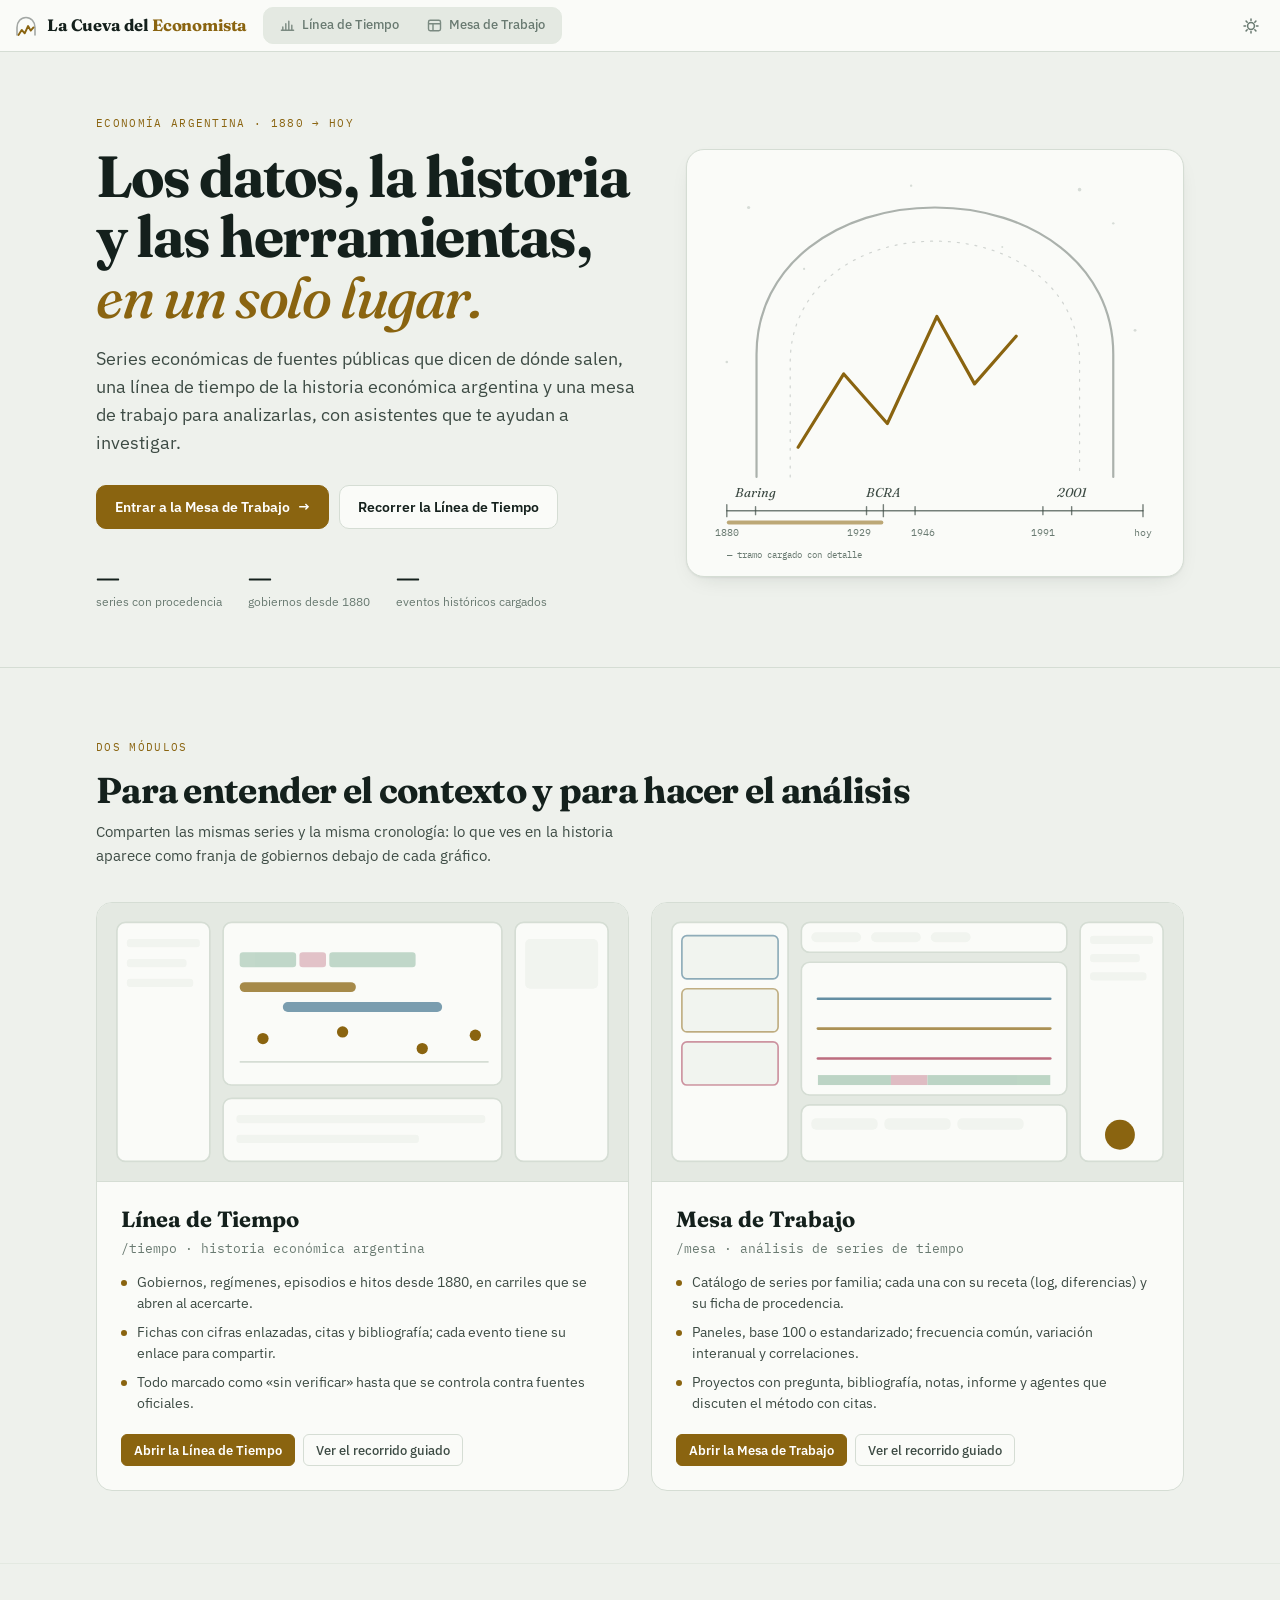
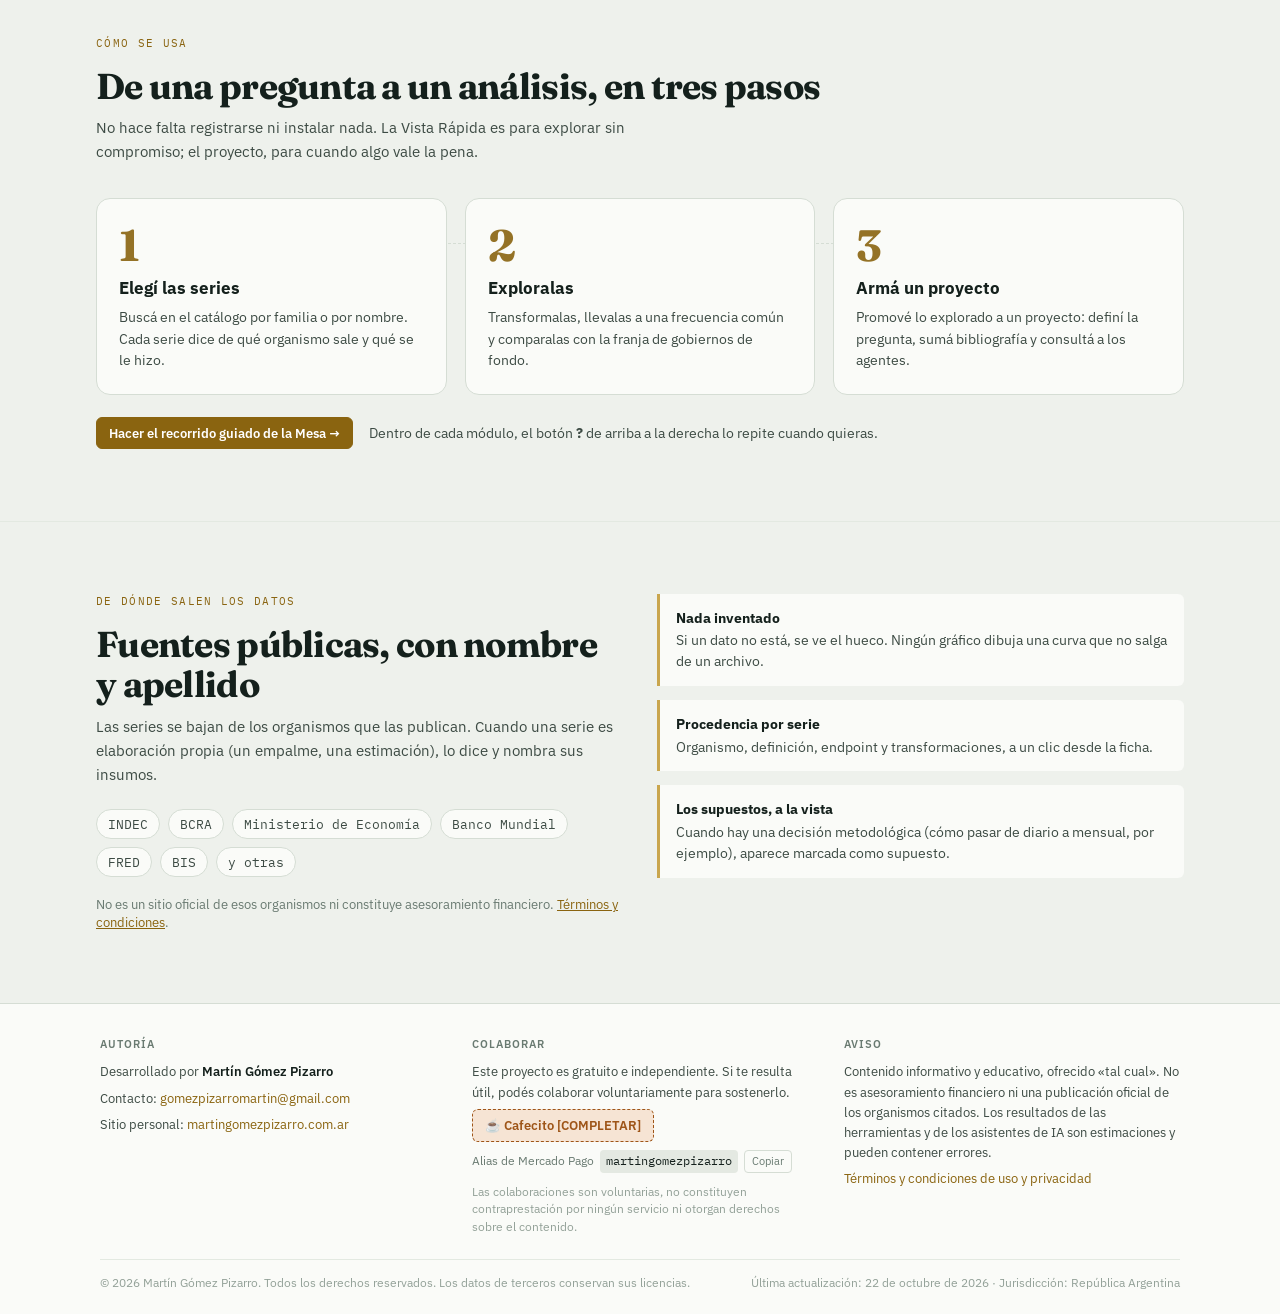
==== commit 8ca79d52: "Mesa en /mesa, portada, pie institucional, términos y recorridos guiados - Explorar nativo con datos" ====
--- a/web/index.html
+++ b/web/index.html
@@ -1,1062 +1,346 @@
-<!DOCTYPE html>
+<!doctype html>
 <html lang="es">
 <head>
 <meta charset="utf-8">
 <meta name="viewport" content="width=device-width, initial-scale=1">
-<title>Mesa de Trabajo · La Cueva del Economista</title>
+<title>La Cueva del Economista</title>
+<meta name="description" content="Series económicas argentinas con fuente, historia económica desde 1880 y herramientas de análisis econométrico, en un solo lugar.">
 <link rel="preconnect" href="https://fonts.googleapis.com">
 <link rel="preconnect" href="https://fonts.gstatic.com" crossorigin>
-<link rel="stylesheet" href="https://fonts.googleapis.com/css2?family=Fraunces:opsz,wght@9..144,500;9..144,700&family=IBM+Plex+Mono:wght@400;500;600&family=IBM+Plex+Sans:wght@400;500;600&display=swap">
+<link rel="stylesheet" href="https://fonts.googleapis.com/css2?family=Fraunces:ital,opsz,wght@0,9..144,500;0,9..144,700;1,9..144,500&family=IBM+Plex+Mono:wght@400;500;600&family=IBM+Plex+Sans:wght@400;500;600&display=swap">
 <link rel="stylesheet" href="/web/estilo/tokens.css">
+<link rel="stylesheet" href="/web/estilo/pie.css">
 <script src="/web/estilo/tema.js"></script>
+<script src="/web/estilo/sitio.js"></script>
 <style>
-  /* ── PUENTE hacia el sistema de diseño compartido ─────────────────────
-     Los nombres viejos de esta pantalla (--bg, --panel, --txt…) ya no definen
-     colores: apuntan a los tokens de /web/estilo/tokens.css. Así el CSS que ya
-     estaba sigue funcionando tal cual, pero la Mesa cambia de claro a oscuro
-     con el resto de la plataforma.
-     Regla para lo NUEVO: usar los tokens directamente (--surface, --ink,
-     --accent…), no estos alias, que se van a ir borrando.
-     ------------------------------------------------------------------- */
-  :root{
-    --bg:var(--ground); --panel:var(--surface); --panel2:var(--surface-2);
-    --txt:var(--ink); --muted:var(--ink-dim);
-    --acc:var(--accent); --acc-dk:var(--accent); --acc2:var(--warn);
-    --blue:var(--s1); --purple:var(--s5);
-    --side:48px;
+  /* Portada: página de lectura (scrollea), a diferencia de los módulos a 100vh.
+     Sólo tokens de tokens.css; lo decorativo es SVG en línea, sin datos inventados. */
+  body{min-height:100vh; display:flex; flex-direction:column}
+  .topbar{position:sticky; top:0; z-index:10}
+  .topbar .entrar{display:none}
+  .ancho{width:100%; max-width:1120px; margin:0 auto; padding:0 16px}
+  main{flex:1}
+  h1,h2,h3{color:var(--ink)}
+  .eyebrow{font-family:var(--mono); font-size:11px; letter-spacing:.12em; text-transform:uppercase; color:var(--accent); margin:0 0 14px}
+
+  /* ── hero ───────────────────────────────────────────────────────── */
+  .hero{position:relative; overflow:hidden; border-bottom:1px solid var(--line)}
+  .hero-grid{display:grid; grid-template-columns:minmax(0,1.05fr) minmax(0,.95fr); gap:40px; align-items:center; padding-top:64px; padding-bottom:56px}
+  .hero h1{font-family:var(--display); font-weight:700; font-size:clamp(34px,5.2vw,58px); line-height:1.04; letter-spacing:-.025em; margin:0 0 18px}
+  .hero h1 em{font-style:italic; font-weight:500; color:var(--accent)}
+  .hero .bajada{font-size:clamp(15px,1.6vw,17.5px); line-height:1.6; color:var(--ink-2); max-width:54ch; margin:0 0 28px}
+  .ctas{display:flex; flex-wrap:wrap; gap:10px}
+  .cta{display:inline-flex; align-items:center; gap:8px; padding:11px 18px; border-radius:var(--r-lg); font-size:14px; font-weight:600; text-decoration:none; border:1px solid var(--line); background:var(--surface); color:var(--ink)}
+  .cta:hover{border-color:var(--ink-faint)}
+  .cta.primaria{background:var(--accent); color:var(--accent-ink); border-color:var(--accent)}
+  .cta.primaria:hover{filter:brightness(1.06)}
+  .cifras{display:flex; flex-wrap:wrap; gap:26px; margin:34px 0 0; padding:0; list-style:none}
+  .cifras li{display:flex; flex-direction:column; gap:2px}
+  .cifras b{font-family:var(--display); font-size:28px; font-weight:700; color:var(--ink); line-height:1}
+  .cifras span{font-size:12px; color:var(--ink-dim)}
+  .cifras[data-cargando] b{color:var(--ink-faint)}
+
+  .pizarron{position:relative; aspect-ratio:1/0.86; border-radius:18px; background:var(--surface);
+    border:1px solid var(--line); box-shadow:var(--shadow); overflow:hidden}
+  .pizarron svg{position:absolute; inset:0; width:100%; height:100%}
+  .tiza{stroke:var(--ink-2); fill:none; stroke-linecap:round; stroke-linejoin:round}
+  .tiza-acento{stroke:var(--accent); fill:none; stroke-linecap:round; stroke-linejoin:round}
+  .tiza-txt{font-family:var(--mono); font-size:10.5px; fill:var(--ink-dim)}
+  .tiza-era{font-family:var(--display); font-style:italic; font-size:13px; fill:var(--ink-2)}
+  .polvo circle{fill:var(--ink-faint); opacity:.35}
+
+  /* ── secciones ──────────────────────────────────────────────────── */
+  .seccion{padding:72px 0}
+  .seccion + .seccion{border-top:1px solid var(--line-soft)}
+  .seccion h2{font-family:var(--display); font-weight:700; font-size:clamp(26px,3.4vw,36px); letter-spacing:-.02em; line-height:1.12; margin:0 0 10px}
+  .seccion .intro{color:var(--ink-2); max-width:62ch; margin:0 0 34px; font-size:15px; line-height:1.6}
+
+  .modulos{display:grid; grid-template-columns:repeat(2,minmax(0,1fr)); gap:22px}
+  .modulo{display:flex; flex-direction:column; background:var(--surface); border:1px solid var(--line); border-radius:16px; overflow:hidden}
+  .modulo .vista{background:var(--sunken); border-bottom:1px solid var(--line); aspect-ratio:16/8.4; position:relative}
+  .modulo .vista svg{position:absolute; inset:0; width:100%; height:100%}
+  .wf{fill:var(--surface); stroke:var(--line)}
+  .wf2{fill:var(--surface-2)}
+  .wfl{stroke:var(--line); fill:none}
+  .modulo .cuerpo{padding:22px 24px 24px; display:flex; flex-direction:column; flex:1}
+  .modulo h3{font-family:var(--display); font-size:22px; margin:0 0 4px; display:flex; align-items:center; gap:10px}
+  .modulo .sub{font-size:12.5px; color:var(--ink-dim); margin:0 0 14px; font-family:var(--mono)}
+  .modulo ul{margin:0 0 20px; padding:0; list-style:none; display:flex; flex-direction:column; gap:8px}
+  .modulo li{display:flex; gap:10px; font-size:14px; color:var(--ink-2); line-height:1.5}
+  .modulo li::before{content:""; flex:0 0 6px; height:6px; margin-top:8px; border-radius:50%; background:var(--accent)}
+  .modulo .acciones{margin-top:auto; display:flex; flex-wrap:wrap; gap:8px}
+
+  .pasos{display:grid; grid-template-columns:repeat(3,minmax(0,1fr)); gap:18px; counter-reset:paso; margin:0; padding:0; list-style:none}
+  .paso{position:relative; padding:24px 22px 22px; background:var(--surface); border:1px solid var(--line); border-radius:14px}
+  .paso::before{counter-increment:paso; content:counter(paso); font-family:var(--display); font-weight:700; font-size:44px; line-height:1;
+    color:var(--accent); opacity:.9; display:block; margin-bottom:10px}
+  .paso h3{font-size:16.5px; margin:0 0 6px}
+  .paso p{margin:0; font-size:14px; line-height:1.55; color:var(--ink-2)}
+  .paso + .paso::after{content:""; position:absolute; left:-18px; top:44px; width:18px; border-top:1px dashed var(--line)}
+  .guia{margin:22px 0 0; display:flex; flex-wrap:wrap; align-items:center; gap:10px 16px; font-size:14px; color:var(--ink-2)}
+
+  .datos{display:grid; grid-template-columns:minmax(0,1fr) minmax(0,1fr); gap:34px; align-items:start}
+  .fuentes{display:flex; flex-wrap:wrap; gap:8px; margin:0 0 18px; padding:0; list-style:none}
+  .fuentes li{font-family:var(--mono); font-size:12.5px; padding:5px 11px; border-radius:100px; background:var(--surface); border:1px solid var(--line); color:var(--ink-2)}
+  .principios{display:flex; flex-direction:column; gap:14px; margin:0; padding:0; list-style:none}
+  .principios li{padding:14px 16px; border-left:3px solid var(--accent-line); background:var(--surface); border-radius:0 var(--r) var(--r) 0}
+  .principios b{display:block; color:var(--ink); margin-bottom:2px; font-size:14px}
+  .principios span{font-size:13.5px; color:var(--ink-2); line-height:1.55}
+  .aviso-legal{font-size:12.5px; color:var(--ink-dim); margin:18px 0 0}
+
+  @media (max-width:880px){
+    .hero-grid{grid-template-columns:1fr; padding-top:40px; gap:30px}
+    .pizarron{aspect-ratio:1/0.62}
+    .modulos, .datos{grid-template-columns:1fr}
+    .pasos{grid-template-columns:1fr}
+    .paso + .paso::after{display:none}
+    .seccion{padding:52px 0}
   }
-  *{box-sizing:border-box}
-  body{margin:0;font-family:var(--sans);background:var(--ground);color:var(--ink);
-    font-size:14px;line-height:1.45;overflow:hidden;display:flex;flex-direction:column;height:100vh}
-  /* la topbar viene de tokens.css (.topbar/.brand/.modswitch/.topright); acá sólo lo propio */
-  .topbar{flex-wrap:wrap; gap:12px}
-  .topbar .topright{gap:7px}
-  header select#proj-select{width:auto;max-width:220px;padding:5px 8px;font-size:12px;
-    background:var(--sunken);border:1px solid var(--line);border-radius:var(--r);color:var(--ink)}
-  .pill{padding:1px 8px;border-radius:999px;border:1px solid var(--line);font-size:11px;white-space:nowrap;color:var(--ink-dim)}
-  .pill.on{color:var(--ok);border-color:color-mix(in srgb,var(--ok) 32%,transparent)}
-  .pill.off{color:var(--warn);border-color:color-mix(in srgb,var(--warn) 32%,transparent)}
-
-  .rbtn{background:var(--surface);color:var(--ink-2);border:1px solid var(--line);border-radius:var(--r);
-    padding:5px 11px;font-size:12px;font-weight:600;cursor:pointer;white-space:nowrap;flex:none}
-  .rbtn:hover{border-color:var(--ink-faint);color:var(--ink)}
-  .rbtn.activa{background:var(--accent);border-color:var(--accent);color:var(--accent-ink)}
-  .rbtn.mini{font-weight:500;padding:4px 9px;font-size:11.5px}
-
-  /* ── cuerpo: visualizador + rail de herramientas a la derecha ──────── */
-  #body-row{display:flex;flex:1;min-height:0}
-  #sidebar{display:flex;flex-direction:column;align-items:center;gap:4px;padding:8px 0;
-    width:var(--side);flex:none;background:var(--panel);border-left:1px solid var(--line)}
-  .sbtn{width:36px;height:36px;background:none;color:var(--muted);border:1px solid transparent;
-    border-radius:8px;font-size:17px;cursor:pointer;display:flex;align-items:center;justify-content:center}
-  .sbtn:hover{background:var(--panel2);color:var(--txt)}
-  .sbtn.activa{background:var(--surface-2);color:var(--accent);border-color:var(--line)}
-  .side-sep{width:24px;height:1px;background:var(--line);margin:4px 0;flex:none}
-
-  /* ── vista principal: el visualizador ──────────────────────────────── */
-  #viz-wrap{position:relative;flex:1;min-width:0}
-  #viz-frame{width:100%;height:100%;border:0;display:block;background:var(--ground)}
-  .viz-fallback{max-width:640px;margin:60px auto;text-align:center;color:var(--muted);padding:0 20px}
-  .viz-fallback h2{color:var(--ink);font-family:var(--display);font-size:17px}
-  .viz-fallback code{background:var(--panel2);border:1px solid var(--line);border-radius:5px;padding:1px 6px}
-
-  /* ── drawers (paneles laterales sobre el iframe) ───────────────────── */
-  #overlay{position:fixed;inset:0;background:rgba(0,0,0,.34);z-index:30;display:none}
-  #overlay.on{display:block}
-  .drawer{position:fixed;top:0;right:0;bottom:0;width:420px;max-width:96vw;background:var(--panel);
-    border-left:1px solid var(--line);z-index:40;display:none;flex-direction:column;
-    box-shadow:var(--shadow)}
-  .drawer.on{display:flex}
-  .drawer.ancho{width:740px}
-  .drawer.informe{width:min(880px,94vw)}
-  .drawer .dhead{display:flex;align-items:center;gap:10px;padding:11px 16px;background:var(--panel2);
-    border-bottom:1px solid var(--line);flex:none}
-  .drawer .dhead b{font-size:13.5px}
-  .drawer .dhead button{margin-left:auto;background:none;border:0;color:var(--muted);cursor:pointer;font-size:17px}
-  .drawer .dbody{flex:1;overflow:auto;padding:14px 16px}
-
-  /* selector de series de la investigación: drawer derecho con pestañas de categoría */
-  .cat-tabs{display:flex;gap:6px;overflow-x:auto;padding-bottom:2px;margin-bottom:2px}
-  .cat-tab{background:none;border:1px solid var(--line);color:var(--muted);border-radius:999px;
-    padding:5px 12px;font-size:12px;font-weight:600;cursor:pointer;white-space:nowrap;flex:none}
-  .cat-tab:hover{color:var(--txt)}
-  .cat-tab.activa{background:var(--accent);border-color:var(--accent);color:var(--accent-ink)}
-
-  label{display:block;font-size:12px;color:var(--muted);margin:10px 0 4px}
-  input,textarea,select{width:100%;background:var(--panel2);color:var(--txt);border:1px solid var(--line);
-    border-radius:7px;padding:8px 10px;font-size:13px;font-family:inherit}
-  textarea{resize:vertical;min-height:54px}
-  .btn{display:block;background:var(--accent);color:var(--accent-ink);border:1px solid var(--accent);border-radius:var(--r);
-    padding:10px 14px;font-size:13px;font-weight:600;cursor:pointer;width:100%;margin-top:14px;text-align:center}
-  .btn:hover{filter:brightness(1.06)}
-  .btn:disabled{opacity:.5;cursor:not-allowed}
-  .btn.sec{background:var(--surface);color:var(--ink-2);border:1px solid var(--line);font-weight:500;margin-top:8px;width:auto}
-  .btn.sec:hover{border-color:var(--ink-faint);color:var(--ink);filter:none}
-  .btn.sm{padding:6px 10px;font-size:12px;margin-top:0;width:auto}
-  .serie-box{border:1px solid var(--line);border-radius:8px;background:var(--panel2);max-height:300px;overflow:auto;margin-top:8px}
-  .serie{display:flex;align-items:center;gap:7px;padding:5px 9px;border-bottom:1px solid var(--line-soft);cursor:pointer;font-size:12px}
-  .serie:hover{background:var(--surface-2)}.serie small{color:var(--muted);margin-left:auto;white-space:nowrap}
-  .chips{display:flex;flex-wrap:wrap;gap:6px;margin-top:8px}
-  .chip{display:flex;align-items:center;gap:6px;background:var(--info-soft);
-    border:1px solid color-mix(in srgb,var(--info) 30%,transparent);color:var(--info);
-    padding:3px 8px;border-radius:999px;font-size:11px}
-  .chip b{cursor:pointer;color:var(--muted)}
-  .chip.dep{background:var(--accent-soft);border-color:var(--accent-line);color:var(--accent)}
-  .row2{display:flex;gap:8px}.row2>*{flex:1}
-
-  /* pizarra (feed de la mesa) */
-  .feed{max-width:100%;margin:0}
-  .vacio{color:var(--muted);text-align:center;margin-top:60px}
-  .fase{display:flex;align-items:center;gap:10px;margin:26px 0 8px;color:var(--accent);font-weight:600;font-size:13px}
-  .fase:before,.fase:after{content:"";flex:1;height:1px;background:var(--line)}
-  .msg{display:flex;gap:11px;margin:12px 0;animation:ap .25s ease}
-  @keyframes ap{from{opacity:0;transform:translateY(6px)}to{opacity:1}}
-  .av{width:32px;height:32px;border-radius:8px;flex:none;display:flex;align-items:center;justify-content:center;
-    font-size:16px;background:var(--panel2);border:1px solid var(--line)}
-  .bub{background:var(--panel2);border:1px solid var(--line);border-radius:10px;padding:9px 13px;flex:1;min-width:0}
-  .bub .quien{font-size:12px;font-weight:600;margin-bottom:3px;display:flex;gap:8px;align-items:center}
-  .bub .quien .a{color:var(--purple);font-weight:500}
-  .bub .cuerpo{white-space:pre-wrap;font-size:13px}
-  .bub .citas{margin-top:6px;font-size:11px;color:var(--muted)}
-  .bub .citas span{background:var(--sunken);border:1px solid var(--line);border-radius:5px;padding:1px 6px;margin-right:5px}
-  .m-orq .bub{background:var(--sunken);border-style:dashed}
-  .m-orq .av{background:var(--sunken)}
-  .m-tool .bub{background:var(--ok-soft);border-color:color-mix(in srgb,var(--ok) 32%,transparent)}
-  .m-tool .cuerpo{font-family:var(--mono);font-size:12px;color:var(--ok)}
-  .hall{background:var(--warn-soft);border:1px solid color-mix(in srgb,var(--warn) 30%,transparent);
-    border-radius:8px;padding:8px 12px;margin:8px 0;font-size:12.5px}
-  .hall b{color:var(--warn)}
-  .typing{color:var(--muted);font-size:12px;margin:10px 0}
-
-  /* notas */
-  .nota{background:var(--surface-2);border:1px solid var(--line-soft);border-radius:var(--r);padding:7px 9px;margin-bottom:6px;font-size:12.5px;white-space:pre-wrap}
-  .nota .ts{color:var(--muted);font-size:10.5px;display:block;margin-top:3px}
-
-  /* informe */
-  .inf-sec{border:1px solid var(--line);border-radius:9px;background:var(--panel2);margin-bottom:14px;overflow:hidden}
-  .inf-sec .inf-head{display:flex;align-items:center;gap:8px;padding:10px 14px;background:var(--surface-2)}
-  .inf-sec .inf-head b{font-size:13px}
-  .inf-sec .inf-head .sp{margin-left:auto;display:flex;gap:6px}
-  .inf-sec .inf-body{padding:12px 14px}
-  .inf-sec.oculta .inf-body{display:none}
-  .inf-sec textarea{min-height:110px;background:var(--panel)}
-  .inf-icon{background:none;border:1px solid var(--line);border-radius:6px;color:var(--muted);cursor:pointer;
-    font-size:12px;padding:4px 8px}
-  .inf-icon:hover{color:var(--txt)}
-  .inf-lista{list-style:none;margin:0;padding:0;font-size:12.5px}
-  .inf-lista li{padding:5px 0;border-bottom:1px solid var(--line)}
-  .inf-lista li:last-child{border-bottom:0}
-  .agentpick{display:flex;gap:6px;margin-top:8px}
-
-  /* ── FAB: círculo flotante de agentes ──────────────────────────────── */
-  #fab{position:fixed;width:52px;height:52px;border-radius:50%;z-index:70;cursor:grab;
-    background:var(--accent);color:var(--accent-ink);border:1px solid var(--accent-line);
-    display:flex;align-items:center;justify-content:center;font-size:23px;user-select:none;
-    box-shadow:var(--shadow);touch-action:none}
-  #fab:active{cursor:grabbing}
-  #fab-menu{position:fixed;z-index:71;background:var(--panel);border:1px solid var(--line);border-radius:12px;
-    box-shadow:var(--shadow);padding:6px;display:none;flex-direction:column;gap:4px;min-width:170px}
-  #fab-menu.on{display:flex}
-  .fmi{display:flex;align-items:center;gap:9px;background:none;border:0;color:var(--txt);cursor:pointer;
-    padding:8px 10px;font-size:12.5px;border-radius:8px;text-align:left}
-  .fmi:hover{background:var(--panel2)}
-  .fmi span.e{font-size:17px}
-
-  /* panel de chat flotante */
-  #chatpanel{position:fixed;right:18px;bottom:18px;width:380px;height:min(540px,72vh);background:var(--panel);
-    border:1px solid var(--line);border-radius:var(--r-lg);box-shadow:var(--shadow);display:none;
-    flex-direction:column;z-index:72;overflow:hidden}
-  #chatpanel.on{display:flex}
-  #chatpanel .chead{display:flex;align-items:center;padding:10px 12px;background:var(--panel2);border-bottom:1px solid var(--line)}
-  #chatpanel .chead b{font-size:13px}
-  #chatpanel .chead button{background:none;border:0;color:var(--muted);cursor:pointer;font-size:16px;margin-left:auto}
-  #chat-msgs{flex:1;overflow:auto;padding:10px 12px;display:flex;flex-direction:column;gap:8px}
-  .cmsg{border-radius:8px;padding:7px 10px;font-size:12.5px;white-space:pre-wrap;max-width:88%}
-  .cmsg.usuario{align-self:flex-end;background:var(--accent-soft);color:var(--ink)}
-  .cmsg.agente{align-self:flex-start;background:var(--panel2);border:1px solid var(--line)}
-  #chat-input-row{display:flex;gap:6px;padding:10px;border-top:1px solid var(--line)}
-  #chat-input-row textarea{min-height:40px}
-  a{color:var(--accent)}
-
-  /* ── modo Vista Rápida / Proyecto ─────────────────────────────────── */
-  #modo-switch{display:flex;background:var(--sunken);border:1px solid var(--line-soft);border-radius:var(--r);padding:2px;flex:none}
-  .modo-btn{background:none;border:0;border-radius:4px;color:var(--ink-dim);font-size:11.5px;font-weight:500;padding:3.5px 10px;cursor:pointer;white-space:nowrap}
-  .modo-btn:hover{color:var(--txt)}
-  .modo-btn.activa{background:var(--surface);color:var(--ink);font-weight:600;box-shadow:0 1px 2px rgba(0,0,0,.08)}
-  .ctl{display:flex;align-items:center;gap:6px;min-width:0}
-  .pill.efimera{color:var(--warn);background:var(--warn-soft);border-color:color-mix(in srgb,var(--warn) 30%,transparent)}
-  .sbtn.gated{opacity:.28;cursor:not-allowed}
-
-  /* ── modal para nombrar proyectos (crear / renombrar / promover) ───── */
-  #modal-nombre-bg{position:fixed;inset:0;background:rgba(0,0,0,.42);z-index:90;display:none;align-items:center;justify-content:center}
-  #modal-nombre-bg.on{display:flex}
-  #modal-nombre{width:min(440px,92vw);background:var(--surface);border:1px solid var(--line);border-radius:var(--r-lg);padding:18px 20px;box-shadow:var(--shadow)}
-  #modal-nombre b{font-size:14px}
-  #modal-nombre .hint{color:var(--muted);font-size:11.5px;margin-top:6px;line-height:1.5}
-  #modal-nombre input{margin-top:12px}
-  #modal-nombre .mn-row{display:flex;gap:8px;justify-content:flex-end;margin-top:16px}
-  #modal-nombre .mn-row .btn{width:auto;margin-top:0;padding:8px 16px}
+  @media (max-width:600px){
+    .topbar .modswitch{display:none}
+    .topbar .entrar{display:inline-flex}
+    .cifras{gap:18px}
+  }
 </style>
 </head>
 <body>
+
 <header class="topbar">
-  <div class="brand">
+  <a class="brand" href="/" style="text-decoration:none; color:inherit" aria-current="page">
     <svg class="glyph" width="24" height="24" viewBox="0 0 24 24" fill="none" aria-hidden="true">
       <path d="M3 21V13.5C3 7.7 7 3.5 12 3.5S21 7.7 21 13.5V21" stroke="currentColor" stroke-width="1.6" stroke-linecap="round" opacity=".38"/>
       <path d="M4.5 21l3.2-5.1 3 3.4 3.4-7.3 2.6 4.6 2.8-3.2" stroke="var(--accent)" stroke-width="1.9" stroke-linecap="round" stroke-linejoin="round" fill="none"/>
     </svg>
     <div class="brand-name">La Cueva del <em>Economista</em></div>
-  </div>
-
+  </a>
   <nav class="modswitch" aria-label="Módulos">
-    <a href="/tiempo" title="Módulo 1: historia económica argentina, 1880 → hoy">
+    <a href="/tiempo">
       <svg width="15" height="15" viewBox="0 0 16 16" fill="none" aria-hidden="true"><path d="M1.5 13h13M3 13V9.5M6.2 13V6M9.4 13V3.5M12.6 13V7.8" stroke="currentColor" stroke-width="1.5" stroke-linecap="round"/></svg>
       Línea de Tiempo
     </a>
-    <a href="/" aria-current="true">
+    <a href="/mesa">
       <svg width="15" height="15" viewBox="0 0 16 16" fill="none" aria-hidden="true"><rect x="1.6" y="2.4" width="12.8" height="11.2" rx="1.8" stroke="currentColor" stroke-width="1.5"/><path d="M1.6 6.2h12.8M6.4 6.2v7.4" stroke="currentColor" stroke-width="1.5"/></svg>
       Mesa de Trabajo
     </a>
   </nav>
-
   <div class="topright">
-    <div id="modo-switch" title="Vista Rápida: espacio efímero para explorar. Proyecto: investigación guardada.">
-      <button class="modo-btn activa" id="modo-rapida" onclick="setModo('rapida')">⚡ Vista Rápida</button>
-      <button class="modo-btn" id="modo-proyecto" onclick="setModo('proyecto')">📁 Proyecto</button>
-    </div>
-    <div id="ctl-rapida" class="ctl">
-      <span class="pill efimera" title="Nada de lo que hagas acá se guarda al cerrar">espacio efímero</span>
-      <button class="rbtn mini" onclick="promoverVR()" title="Convertir lo explorado (series y pasos del Estudio) en un proyecto con nombre">💾 Promover a proyecto…</button>
-    </div>
-    <div id="ctl-proyecto" class="ctl" style="display:none">
-      <select id="proj-select" onchange="seleccionarProyecto(this.value)" title="Proyecto activo"></select>
-      <button class="rbtn mini" onclick="renombrarProyecto()" title="Renombrar el proyecto activo">✎</button>
-      <button class="rbtn mini" onclick="crearProyecto()" title="Crear un proyecto nuevo (con nombre)">＋</button>
-      <button class="rbtn mini" onclick="eliminarProyectoActual()" title="Eliminar el proyecto activo">🗑</button>
-    </div>
-
-    <span class="chip neutral" id="diag-series">— series</span>
-    <span class="chip neutral" id="diag-rag">RAG</span>
-    <span class="chip neutral" id="diag-ia">IA</span>
-
+    <a class="btn sm primary entrar" href="/mesa">Entrar</a>
     <button class="iconbtn" id="tema" title="Cambiar tema" aria-label="Cambiar tema">
       <svg width="16" height="16" viewBox="0 0 16 16" fill="none"><circle cx="8" cy="8" r="3.4" stroke="currentColor" stroke-width="1.5"/><path d="M8 1v1.6M8 13.4V15M15 8h-1.6M2.6 8H1M12.9 3.1l-1.1 1.1M4.2 11.8l-1.1 1.1M12.9 12.9l-1.1-1.1M4.2 4.2L3.1 3.1" stroke="currentColor" stroke-width="1.5" stroke-linecap="round"/></svg>
     </button>
   </div>
 </header>
 
-<div id="body-row">
-  <!-- ── VISTA PRINCIPAL: el explorador de series, siempre de fondo ── -->
-  <div id="viz-wrap">
-    <iframe id="viz-frame" style="display:none"></iframe>
-    <div class="viz-fallback" id="viz-fallback" style="display:none">
-      <div style="font-size:40px">🔎📈</div>
-      <h2>El explorador todavía no está disponible</h2>
-      <p>No encontré la carpeta del <b>Trabajo Final</b> (donde vive <code>notebooks/visualizador.html</code>),
-      o su servidor no pudo levantar. Configurala con la variable de entorno
-      <code>CUEVA_TRABAJO_FINAL</code> o en <code>cueva.local.toml</code>, y reiniciá el servidor.</p>
+<main>
+  <!-- ══ HERO ═══════════════════════════════════════════════════════════ -->
+  <section class="hero">
+    <div class="ancho hero-grid">
+      <div>
+        <p class="eyebrow">Economía argentina · 1880 → hoy</p>
+        <h1>Los datos, la historia y las herramientas, <em>en un solo lugar.</em></h1>
+        <p class="bajada">Series económicas de fuentes públicas que dicen de dónde salen, una línea de tiempo de la historia económica argentina y una mesa de trabajo para analizarlas, con asistentes que te ayudan a investigar.</p>
+        <div class="ctas">
+          <a class="cta primaria" href="/mesa">Entrar a la Mesa de Trabajo <span aria-hidden="true">→</span></a>
+          <a class="cta" href="/tiempo">Recorrer la Línea de Tiempo</a>
+        </div>
+        <ul class="cifras" id="cifras" data-cargando aria-live="polite">
+          <li><b id="c-series">—</b><span>series con procedencia</span></li>
+          <li><b id="c-pres">—</b><span>gobiernos desde 1880</span></li>
+          <li><b id="c-eventos">—</b><span>eventos históricos cargados</span></li>
+        </ul>
+      </div>
+
+      <!-- Decoración: la «cueva» y una regla de épocas. Esquema, no datos. -->
+      <figure class="pizarron" aria-hidden="true" style="margin:0">
+        <svg viewBox="0 0 500 430" preserveAspectRatio="xMidYMid meet">
+          <g class="polvo">
+            <circle cx="62" cy="58" r="1.6"/><circle cx="430" cy="74" r="1.2"/><circle cx="396" cy="40" r="1.8"/>
+            <circle cx="118" cy="120" r="1.1"/><circle cx="452" cy="182" r="1.4"/><circle cx="40" cy="214" r="1.3"/>
+            <circle cx="226" cy="36" r="1.2"/><circle cx="318" cy="98" r="1"/>
+          </g>
+          <!-- la cueva -->
+          <path class="tiza" d="M70 330 V206 C70 116 152 58 250 58 S430 116 430 206 V330" stroke-width="2.2" opacity=".42"/>
+          <path class="tiza" d="M104 330 V214 C104 140 170 92 250 92 S396 140 396 214 V330" stroke-width="1.2" opacity=".22" stroke-dasharray="2 7"/>
+          <!-- el trazo de la marca, grande -->
+          <path class="tiza-acento" d="M112 300 l46 -74 l44 50 l50 -108 l38 68 l42 -48" stroke-width="3.2"/>
+          <!-- regla de épocas -->
+          <line class="tiza" x1="40" y1="364" x2="460" y2="364" stroke-width="1.4" opacity=".7"/>
+          <g class="tiza" stroke-width="1.4" opacity=".7">
+            <line x1="40" y1="358" x2="40" y2="370"/><line x1="69" y1="360" x2="69" y2="368"/>
+            <line x1="181" y1="360" x2="181" y2="368"/><line x1="198" y1="358" x2="198" y2="370"/>
+            <line x1="230" y1="360" x2="230" y2="368"/><line x1="359" y1="360" x2="359" y2="368"/>
+            <line x1="388" y1="360" x2="388" y2="368"/><line x1="460" y1="358" x2="460" y2="370"/>
+          </g>
+          <text class="tiza-txt" x="40" y="390" text-anchor="middle">1880</text>
+          <text class="tiza-txt" x="173" y="390" text-anchor="middle">1929</text>
+          <text class="tiza-txt" x="238" y="390" text-anchor="middle">1946</text>
+          <text class="tiza-txt" x="359" y="390" text-anchor="middle">1991</text>
+          <text class="tiza-txt" x="460" y="390" text-anchor="middle">hoy</text>
+          <text class="tiza-era" x="69" y="350" text-anchor="middle">Baring</text>
+          <text class="tiza-era" x="198" y="350" text-anchor="middle">BCRA</text>
+          <text class="tiza-era" x="388" y="350" text-anchor="middle">2001</text>
+          <rect x="40" y="374" width="158" height="4" rx="2" fill="var(--accent)" opacity=".55"/>
+          <text class="tiza-txt" x="40" y="412" style="font-size:9.5px">— tramo cargado con detalle</text>
+        </svg>
+      </figure>
     </div>
-  </div>
-
-  <!-- ── rail derecho: el flujo de la investigación (estilo panel de TradingView) ── -->
-  <nav id="sidebar">
-    <button class="sbtn" id="rb-series" onclick="abrirPanel('series')" title="🗂️ Series de la investigación (variables X / Y)">🗂️</button>
-    <button class="sbtn" id="rb-definicion" onclick="abrirPanel('definicion')" title="🎯 Objetivos y pregunta">🎯</button>
-    <button class="sbtn" id="rb-biblio" onclick="abrirPanel('biblio')" title="📚 Bibliografía">📚</button>
-    <button class="sbtn" id="rb-notas" onclick="abrirPanel('notas')" title="📝 Notas">📝</button>
-    <div class="side-sep"></div>
-    <button class="sbtn" id="rb-pizarra" onclick="abrirPanel('pizarra')" title="🧠 Pizarra — la mesa de agentes">🧠</button>
-    <button class="sbtn" id="rb-informe" onclick="abrirPanel('informe')" title="📄 Informe">📄</button>
-  </nav>
-</div>
-
-<div id="overlay" onclick="cerrarPanel()"></div>
-
-<!-- ── DRAWERS ── -->
-<div class="drawer" id="dw-definicion">
-  <div class="dhead"><b>🎯 Objetivos y pregunta</b><button onclick="cerrarPanel()">✕</button></div>
-  <div class="dbody">
-    <label>Título</label>
-    <input id="titulo" placeholder="Ej.: Determinantes del riesgo país" oninput="guardarCambiosDebounced()">
-    <label>Pregunta de investigación</label>
-    <textarea id="pregunta" placeholder="¿Qué variables explican…?" oninput="guardarCambiosDebounced()"></textarea>
-    <label>Objetivos (uno por línea)</label>
-    <textarea id="objetivos" placeholder="Estimar el efecto de X sobre Y" oninput="guardarCambiosDebounced()"></textarea>
-    <label>Hipótesis (una por línea)</label>
-    <textarea id="hipotesis" placeholder="Existe relación de largo plazo entre X e Y" oninput="guardarCambiosDebounced()"></textarea>
-    <label>Contexto / marco teórico (opcional)</label>
-    <textarea id="contexto" placeholder="Lo que ya sabés, supuestos, antecedentes…" oninput="guardarCambiosDebounced()"></textarea>
-    <label>Frecuencia de trabajo</label>
-    <select id="freq" onchange="guardarCambiosDebounced()">
-      <option value="mensual">Mensual</option>
-      <option value="trimestral">Trimestral</option>
-      <option value="diaria">Diaria</option>
-      <option value="anual">Anual</option>
-    </select>
-  </div>
-</div>
-
-<div class="drawer" id="dw-series">
-  <div class="dhead"><b>🗂️ Elegir series</b><button onclick="cerrarPanel()">✕</button></div>
-  <div class="dbody">
-    <div class="cat-tabs" id="cat-tabs"></div>
-    <input id="buscar" placeholder="Buscar serie…" oninput="buscarSeries()">
-    <div class="serie-box" id="lista-series"></div>
-    <div class="chips" id="chips"></div>
-    <div style="font-size:11px;color:var(--muted);margin-top:6px">
-      Click en ⭐ de un chip para marcarlo como variable dependiente (Y).
-    </div>
-  </div>
-</div>
-
-<div class="drawer" id="dw-biblio">
-  <div class="dhead"><b>📚 Bibliografía propia</b><button onclick="cerrarPanel()">✕</button></div>
-  <div class="dbody">
-    <label>Subir a La Cueva-LM (PDF / md / txt, máx. 30 MB) — los agentes la citan marcando el origen</label>
-    <div class="row2">
-      <input type="file" id="biblio-archivo" accept=".pdf,.md,.txt">
-      <button class="btn sec sm" onclick="subirBiblio()" id="biblio-subir">⬆ Subir e indexar</button>
-    </div>
-    <div id="biblio-subida-estado" style="font-size:11.5px;color:var(--muted);margin-top:6px"></div>
-    <div id="biblio-archivos" style="margin-top:8px"></div>
-
-    <label style="margin-top:18px">Referencias (solo título, sin archivo)</label>
-    <div class="chips" id="biblio-chips"></div>
-    <div class="row2" style="margin-top:10px">
-      <input id="biblio-nueva" placeholder="Título o referencia…">
-      <button class="btn sec sm" onclick="agregarBiblio()">＋ Agregar</button>
-    </div>
-  </div>
-</div>
-
-<div class="drawer" id="dw-notas">
-  <div class="dhead"><b>📝 Notas</b><button onclick="cerrarPanel()">✕</button></div>
-  <div class="dbody">
-    <textarea id="nota-nueva" placeholder="Anotá una idea, un pendiente, un comentario…"></textarea>
-    <button class="btn sec sm" onclick="agregarNota()" style="margin-bottom:12px">＋ Agregar nota</button>
-    <div id="lista-notas"></div>
-  </div>
-</div>
-
-<div class="drawer ancho" id="dw-pizarra">
-  <div class="dhead"><b>🧠 Pizarra — la mesa de agentes</b><button onclick="cerrarPanel()">✕</button></div>
-  <div class="dbody">
-    <button class="btn" id="go" onclick="abrirMesa()" style="margin:0 0 14px">
-      ▶ Abrir la mesa completa (los 4 agentes recorren las 6 fases)
-    </button>
-    <div class="feed" id="feed">
-      <div class="vacio" id="vacio">
-        <div style="font-size:40px">🧭 📖 🔎 🗂️</div>
-        <p>Acá se ve la pizarra: la conversación de la mesa y los hallazgos que va fijando.<br>
-        Definí la investigación y elegí sus series (🎯 y 🗂️ en el rail de la derecha) y abrí la mesa,<br>
-        o consultá a un agente puntual desde el círculo flotante.</p>
+  </section>
+
+  <!-- ══ MÓDULOS ════════════════════════════════════════════════════════ -->
+  <section class="seccion" id="modulos">
+    <div class="ancho">
+      <p class="eyebrow">Dos módulos</p>
+      <h2>Para entender el contexto y para hacer el análisis</h2>
+      <p class="intro">Comparten las mismas series y la misma cronología: lo que ves en la historia aparece como franja de gobiernos debajo de cada gráfico.</p>
+
+      <div class="modulos">
+        <article class="modulo">
+          <div class="vista" aria-hidden="true">
+            <!-- esquema de la pantalla, no un gráfico real -->
+            <svg viewBox="0 0 320 168" preserveAspectRatio="xMidYMid slice">
+              <rect class="wf" x="12" y="12" width="56" height="144" rx="5"/>
+              <rect class="wf" x="76" y="12" width="168" height="98" rx="5"/>
+              <rect class="wf" x="252" y="12" width="56" height="144" rx="5"/>
+              <rect class="wf" x="76" y="118" width="168" height="38" rx="5"/>
+              <g fill="var(--s4)" opacity=".28"><rect x="86" y="30" width="34" height="9" rx="2"/><rect x="140" y="30" width="52" height="9" rx="2"/></g>
+              <g fill="var(--s3)" opacity=".28"><rect x="122" y="30" width="16" height="9" rx="2"/></g>
+              <rect x="86" y="48" width="70" height="6" rx="3" fill="var(--s2)" opacity=".75"/>
+              <rect x="112" y="60" width="96" height="6" rx="3" fill="var(--s1)" opacity=".6"/>
+              <g fill="var(--accent)"><circle cx="100" cy="82" r="3.4"/><circle cx="148" cy="78" r="3.4"/><circle cx="196" cy="88" r="3.4"/><circle cx="228" cy="80" r="3.4"/></g>
+              <line class="wfl" x1="86" y1="96" x2="236" y2="96"/>
+              <g class="wf2"><rect x="18" y="22" width="44" height="5" rx="2"/><rect x="18" y="34" width="36" height="5" rx="2"/><rect x="18" y="46" width="40" height="5" rx="2"/><rect x="258" y="22" width="44" height="30" rx="3"/><rect x="84" y="128" width="150" height="5" rx="2"/><rect x="84" y="140" width="110" height="5" rx="2"/></g>
+            </svg>
+          </div>
+          <div class="cuerpo">
+            <h3>Línea de Tiempo</h3>
+            <p class="sub">/tiempo · historia económica argentina</p>
+            <ul>
+              <li>Gobiernos, regímenes, episodios e hitos desde 1880, en carriles que se abren al acercarte.</li>
+              <li>Fichas con cifras enlazadas, citas y bibliografía; cada evento tiene su enlace para compartir.</li>
+              <li>Todo marcado como «sin verificar» hasta que se controla contra fuentes oficiales.</li>
+            </ul>
+            <div class="acciones">
+              <a class="btn primary" href="/tiempo">Abrir la Línea de Tiempo</a>
+              <a class="btn" href="/tiempo?recorrido=1">Ver el recorrido guiado</a>
+            </div>
+          </div>
+        </article>
+
+        <article class="modulo">
+          <div class="vista" aria-hidden="true">
+            <svg viewBox="0 0 320 168" preserveAspectRatio="xMidYMid slice">
+              <rect class="wf" x="12" y="12" width="70" height="144" rx="5"/>
+              <rect class="wf" x="90" y="12" width="160" height="18" rx="5"/>
+              <rect class="wf" x="90" y="36" width="160" height="80" rx="5"/>
+              <rect class="wf" x="90" y="122" width="160" height="34" rx="5"/>
+              <rect class="wf" x="258" y="12" width="50" height="144" rx="5"/>
+              <g><rect x="18" y="20" width="58" height="26" rx="3" fill="var(--surface-2)" stroke="var(--s1)" stroke-opacity=".5"/>
+                 <rect x="18" y="52" width="58" height="26" rx="3" fill="var(--surface-2)" stroke="var(--s2)" stroke-opacity=".5"/>
+                 <rect x="18" y="84" width="58" height="26" rx="3" fill="var(--surface-2)" stroke="var(--s3)" stroke-opacity=".5"/></g>
+              <g class="wf2"><rect x="96" y="18" width="30" height="6" rx="3"/><rect x="132" y="18" width="30" height="6" rx="3"/><rect x="168" y="18" width="24" height="6" rx="3"/>
+                 <rect x="264" y="20" width="38" height="5" rx="2"/><rect x="264" y="31" width="30" height="5" rx="2"/><rect x="264" y="42" width="34" height="5" rx="2"/>
+                 <rect x="96" y="130" width="40" height="7" rx="3"/><rect x="140" y="130" width="40" height="7" rx="3"/><rect x="184" y="130" width="40" height="7" rx="3"/></g>
+              <g stroke-width="1.6" fill="none" stroke-linecap="round">
+                <line x1="100" y1="58" x2="240" y2="58" stroke="var(--s1)" stroke-opacity=".7" stroke-dasharray="1 0"/>
+                <line x1="100" y1="76" x2="240" y2="76" stroke="var(--s2)" stroke-opacity=".7"/>
+                <line x1="100" y1="94" x2="240" y2="94" stroke="var(--s3)" stroke-opacity=".7"/></g>
+              <g opacity=".3"><rect x="100" y="104" width="44" height="6" fill="var(--const)"/><rect x="144" y="104" width="22" height="6" fill="var(--facto)"/><rect x="166" y="104" width="74" height="6" fill="var(--const)"/></g>
+              <circle cx="282" cy="140" r="9" fill="var(--accent)"/>
+            </svg>
+          </div>
+          <div class="cuerpo">
+            <h3>Mesa de Trabajo</h3>
+            <p class="sub">/mesa · análisis de series de tiempo</p>
+            <ul>
+              <li>Catálogo de series por familia; cada una con su receta (log, diferencias) y su ficha de procedencia.</li>
+              <li>Paneles, base 100 o estandarizado; frecuencia común, variación interanual y correlaciones.</li>
+              <li>Proyectos con pregunta, bibliografía, notas, informe y agentes que discuten el método con citas.</li>
+            </ul>
+            <div class="acciones">
+              <a class="btn primary" href="/mesa">Abrir la Mesa de Trabajo</a>
+              <a class="btn" href="/mesa?recorrido=1">Ver el recorrido guiado</a>
+            </div>
+          </div>
+        </article>
       </div>
     </div>
-  </div>
-</div>
-
-<div class="drawer informe" id="dw-informe">
-  <div class="dhead"><b>📄 Informe — el documento tomando forma</b><button onclick="cerrarPanel()">✕</button></div>
-  <div class="dbody"><div id="informe-wrap"></div></div>
-</div>
-
-<!-- ── FAB de agentes ── -->
-<div id="fab" title="Consultar a un agente">🧑‍🏫</div>
-<div id="fab-menu">
-  <button class="fmi" onclick="abrirChatDesdeFab('metodologo')"><span class="e">🧭</span> Metodólogo</button>
-  <button class="fmi" onclick="abrirChatDesdeFab('critico')"><span class="e">🔎</span> Crítico</button>
-  <button class="fmi" onclick="abrirChatDesdeFab('interprete')"><span class="e">📖</span> Intérprete</button>
-  <button class="fmi" onclick="abrirChatDesdeFab('bibliografo')"><span class="e">🗂️</span> Bibliógrafo</button>
-</div>
-
-<div id="chatpanel">
-  <div class="chead">
-    <b id="chat-titulo">Agente</b>
-    <button onclick="cerrarChat()">✕</button>
-  </div>
-  <div id="chat-msgs"></div>
-  <div id="chat-input-row">
-    <textarea id="chat-input" placeholder="Escribí tu pregunta…"></textarea>
-    <button class="btn sec sm" onclick="enviarChat()">➤</button>
-  </div>
-</div>
-
-<!-- ── modal: nombrar proyecto (crear / renombrar / promover) ── -->
-<div id="modal-nombre-bg" onclick="if(event.target===this)cerrarModalNombre(null)">
-  <div id="modal-nombre">
-    <b id="mn-titulo">Nuevo proyecto</b>
-    <div class="hint" id="mn-hint"></div>
-    <input id="mn-input" placeholder="Ej.: Determinantes del riesgo país" maxlength="200">
-    <div class="mn-row">
-      <button class="btn sec sm" onclick="cerrarModalNombre(null)">Cancelar</button>
-      <button class="btn sm" id="mn-ok">Crear</button>
+  </section>
+
+  <!-- ══ CÓMO SE USA ════════════════════════════════════════════════════ -->
+  <section class="seccion" id="como">
+    <div class="ancho">
+      <p class="eyebrow">Cómo se usa</p>
+      <h2>De una pregunta a un análisis, en tres pasos</h2>
+      <p class="intro">No hace falta registrarse ni instalar nada. La Vista Rápida es para explorar sin compromiso; el proyecto, para cuando algo vale la pena.</p>
+      <ol class="pasos">
+        <li class="paso">
+          <h3>Elegí las series</h3>
+          <p>Buscá en el catálogo por familia o por nombre. Cada serie dice de qué organismo sale y qué se le hizo.</p>
+        </li>
+        <li class="paso">
+          <h3>Exploralas</h3>
+          <p>Transformalas, llevalas a una frecuencia común y comparalas con la franja de gobiernos de fondo.</p>
+        </li>
+        <li class="paso">
+          <h3>Armá un proyecto</h3>
+          <p>Promové lo explorado a un proyecto: definí la pregunta, sumá bibliografía y consultá a los agentes.</p>
+        </li>
+      </ol>
+      <p class="guia">
+        <a class="btn primary" href="/mesa?recorrido=1">Hacer el recorrido guiado de la Mesa →</a>
+        <span>Dentro de cada módulo, el botón <b>?</b> de arriba a la derecha lo repite cuando quieras.</span>
+      </p>
     </div>
-  </div>
-</div>
+  </section>
+
+  <!-- ══ DATOS ══════════════════════════════════════════════════════════ -->
+  <section class="seccion" id="datos">
+    <div class="ancho datos">
+      <div>
+        <p class="eyebrow">De dónde salen los datos</p>
+        <h2>Fuentes públicas, con nombre y apellido</h2>
+        <p class="intro" style="margin-bottom:22px">Las series se bajan de los organismos que las publican. Cuando una serie es elaboración propia (un empalme, una estimación), lo dice y nombra sus insumos.</p>
+        <ul class="fuentes" id="fuentes"></ul>
+        <p class="aviso-legal">No es un sitio oficial de esos organismos ni constituye asesoramiento financiero. <a href="/terminos">Términos y condiciones</a>.</p>
+      </div>
+      <ul class="principios">
+        <li><b>Nada inventado</b><span>Si un dato no está, se ve el hueco. Ningún gráfico dibuja una curva que no salga de un archivo.</span></li>
+        <li><b>Procedencia por serie</b><span>Organismo, definición, endpoint y transformaciones, a un clic desde la ficha.</span></li>
+        <li><b>Los supuestos, a la vista</b><span>Cuando hay una decisión metodológica (cómo pasar de diario a mensual, por ejemplo), aparece marcada como supuesto.</span></li>
+      </ul>
+    </div>
+  </section>
+</main>
+
+<footer data-cueva-pie="completo"></footer>
 
 <script>
-const $ = s => document.querySelector(s);
-const AVATAR = {orquestador:"🎛️", herramientas:"🧪", metodologo:"🧭",
-                critico:"🔎", interprete:"📖", bibliografo:"🗂️"};
-const NOMBRE_AGENTE = {metodologo:"🧭 Metodólogo", critico:"🔎 Crítico",
-                       interprete:"📖 Intérprete", bibliografo:"🗂️ Bibliógrafo"};
-
-let SERIES = [];        // catálogo cargado
-let SEL = [];           // ids seleccionados
-let DEP = null;         // id dependiente
-let BIBLIO = [];        // referencias bibliográficas del usuario
-
-let PROYECTO_ID = null;
-let PIZ = null;          // último snapshot de la pizarra cargada
-let CHAT_AGENTE = null;
-let PANEL = null;        // drawer abierto
-let MODO = localStorage.getItem('cueva_modo') || 'rapida';   // 'rapida' | 'proyecto'
-
-// ── diagnóstico inicial ───────────────────────────────────────────────
-fetch('/api/v1/diag').then(r=>r.json()).then(d=>{
-  $('#diag-series').textContent = (d.n_series||0) + ' series';
-  const rag=$('#diag-rag'); rag.textContent = d.indice_rag?'RAG ✓':'RAG ✗';
-  rag.className='chip '+(d.indice_rag?'ok':'warn');
-  const ia=$('#diag-ia'); ia.textContent = d.api_key?('IA: '+d.modelo):'IA: offline';
-  ia.className='chip '+(d.api_key?'ok':'warn');
-
-  if(d.visualizador_disponible){
-    const f=$('#viz-frame');
-    f.addEventListener('load', enviarContexto);
-    f.src=d.visualizador_url; f.style.display='block';
-  } else {
-    $('#viz-fallback').style.display='block';
-  }
-});
-
-// ── tema compartido con la Línea de Tiempo (persiste en el navegador) ──
-// OJO: el explorador del iframe todavía tiene su propio tema oscuro fijo; no lo
-// sigue. Se unifica cuando se porte a tokens (MODULO_MESA_DE_TRABAJO §8.2).
-$('#tema').addEventListener('click', () => window.CuevaTema.alternar());
-
-// ── contexto hacia el explorador (iframe propio, mismo origen) ─────────
-function enviarContexto(){
-  const f=$('#viz-frame');
-  if(!f || !f.contentWindow) return;
-  const activo = MODO==='proyecto' && PROYECTO_ID && PIZ;
-  f.contentWindow.postMessage({
-    tipo:'cueva:contexto',
-    modo: activo ? 'proyecto' : 'rapida',
-    proyecto: activo ? {
-      id: PIZ.id, titulo: PIZ.proyecto.titulo, frecuencia: PIZ.proyecto.frecuencia,
-      serie_dependiente: PIZ.proyecto.serie_dependiente, series: PIZ.proyecto.series,
-    } : null,
-    estudios: activo ? (PIZ.estudios||[]) : [],
-  }, '*');
-}
-
-// el explorador avisa cuando corre/borra pasos del Estudio → refrescar la pizarra local
-window.addEventListener('message', async ev=>{
-  const d = ev.data || {};
-  if(d.tipo==='cueva:estudios-cambiaron' && PROYECTO_ID){
-    try{
-      PIZ = await fetch('/api/v1/proyectos/'+PROYECTO_ID).then(r=>r.json());
-      renderInforme();
-    }catch(e){}
-  }
-});
-
-// ── drawers ───────────────────────────────────────────────────────────
-function abrirPanel(nombre){
-  if(MODO!=='proyecto' || !PROYECTO_ID) return;   // el cuaderno es del proyecto, no de la Vista Rápida
-  if(PANEL===nombre){ cerrarPanel(); return; }
-  cerrarPanel();
-  PANEL = nombre;
-  $('#dw-'+nombre).classList.add('on');
-  $('#overlay').classList.add('on');
-  const rb = $('#rb-'+nombre); if(rb) rb.classList.add('activa');
-  if(nombre==='series') _buscar();
-  if(nombre==='informe') renderInforme();
-  if(nombre==='biblio') cargarBiblioArchivos();
-}
-function cerrarPanel(){
-  if(!PANEL) return;
-  $('#dw-'+PANEL).classList.remove('on');
-  $('#overlay').classList.remove('on');
-  const rb = $('#rb-'+PANEL); if(rb) rb.classList.remove('activa');
-  PANEL = null;
-}
-document.addEventListener('keydown', e=>{
-  if(e.key==='Escape'){
-    if($('#modal-nombre-bg').classList.contains('on')) cerrarModalNombre(null);
-    else if($('#fab-menu').classList.contains('on')) $('#fab-menu').classList.remove('on');
-    else if($('#chatpanel').classList.contains('on')) cerrarChat();
-    else cerrarPanel(); }
-});
-
-// ── modo de trabajo: Vista Rápida (efímera) vs Proyecto (guardado) ──────
-async function setModo(m, seleccionar){
-  MODO = m;
-  localStorage.setItem('cueva_modo', m);
-  $('#modo-rapida').classList.toggle('activa', m==='rapida');
-  $('#modo-proyecto').classList.toggle('activa', m==='proyecto');
-  $('#ctl-rapida').style.display = m==='rapida' ? 'flex' : 'none';
-  $('#ctl-proyecto').style.display = m==='proyecto' ? 'flex' : 'none';
-  if(m==='rapida'){
-    PROYECTO_ID = null; PIZ = null;
-    cerrarPanel(); cerrarChat();
-    aplicarGates(); enviarContexto();
-  } else {
-    await cargarProyectos(seleccionar);
-  }
-}
-
-function aplicarGates(){
-  const activo = MODO==='proyecto' && !!PROYECTO_ID;
-  document.querySelectorAll('#sidebar .sbtn').forEach(b=>{
-    if(!b.dataset.t) b.dataset.t = b.title;
-    b.classList.toggle('gated', !activo);
-    b.title = activo ? b.dataset.t : b.dataset.t + '  (disponible dentro de un Proyecto)';
+document.getElementById('tema').addEventListener('click', () => window.CuevaTema.alternar());
+
+// Fuentes: las mismas que nombra el pie (web/estilo/sitio.js)
+(function () {
+  const ul = document.getElementById('fuentes');
+  const fs = (window.CUEVA_SITIO && window.CUEVA_SITIO.fuentesPrincipales) || [];
+  fs.concat(['y otras']).forEach((f) => { const li = document.createElement('li'); li.textContent = f; ul.appendChild(li); });
+})();
+
+// Cifras reales desde la API; si no responde, quedan los guiones (nunca un número inventado).
+(function () {
+  const fmt = (n) => Number(n).toLocaleString('es-AR');
+  const poner = (id, v) => { if (v != null && isFinite(v) && v > 0) document.getElementById(id).textContent = fmt(v); };
+  Promise.allSettled([
+    fetch('/api/v1/diag').then((r) => r.ok ? r.json() : Promise.reject()),
+    fetch('/api/v1/historia').then((r) => r.ok ? r.json() : Promise.reject()),
+  ]).then(([diag, hist]) => {
+    if (diag.status === 'fulfilled') poner('c-series', diag.value.n_series);
+    if (hist.status === 'fulfilled' && hist.value.estado) {
+      poner('c-pres', hist.value.estado.presidencias);
+      poner('c-eventos', hist.value.estado.eventos);
+    }
+    document.getElementById('cifras').removeAttribute('data-cargando');
   });
-  $('#fab').style.display = activo ? 'flex' : 'none';
-}
-
-// ── modal de nombre (crear / renombrar / promover) ──────────────────────
-let _mnResolve = null;
-function pedirNombre(titulo, hint, valor, okLabel){
-  return new Promise(res=>{
-    _mnResolve = res;
-    $('#mn-titulo').textContent = titulo;
-    $('#mn-hint').textContent = hint || '';
-    $('#mn-ok').textContent = okLabel || 'Aceptar';
-    const inp = $('#mn-input'); inp.value = valor || '';
-    $('#modal-nombre-bg').classList.add('on');
-    setTimeout(()=>inp.focus(), 60);
-  });
-}
-function cerrarModalNombre(v){
-  $('#modal-nombre-bg').classList.remove('on');
-  if(_mnResolve){ _mnResolve(v); _mnResolve = null; }
-}
-$('#mn-ok').addEventListener('click', ()=>{
-  const v = $('#mn-input').value.trim();
-  if(!v) { $('#mn-input').focus(); return; }
-  cerrarModalNombre(v);
-});
-$('#mn-input').addEventListener('keydown', e=>{
-  if(e.key==='Enter'){ e.preventDefault(); $('#mn-ok').click(); }
-});
-
-// ── proyectos (investigaciones guardadas) ───────────────────────────────
-async function cargarProyectos(seleccionar){
-  const lista = await fetch('/api/v1/proyectos').then(r=>r.json());
-  const sel = $('#proj-select');
-  if(!lista.length){
-    sel.innerHTML = '<option value="">(sin proyectos — creá uno con ＋)</option>';
-    PROYECTO_ID = null; PIZ = null;
-    cerrarPanel(); aplicarGates(); enviarContexto();
-    return;
-  }
-  sel.innerHTML = lista.map(p=>`<option value="${escapeHtml(p.id)}">${escapeHtml(p.titulo||'(sin título)')}</option>`).join('');
-  const guardado = localStorage.getItem('cueva_proyecto');
-  let id = seleccionar || guardado;
-  if(!id || !lista.some(p=>p.id===id)) id = lista[0].id;
-  sel.value = id;
-  await seleccionarProyecto(id);
-}
-async function crearProyecto(){
-  const nombre = await pedirNombre('＋ Nuevo proyecto',
-    'El proyecto guarda series, estudios, notas, chats con los agentes e informe.',
-    '', 'Crear');
-  if(!nombre) return;
-  const piz = await fetch('/api/v1/proyectos',{method:'POST',headers:{'Content-Type':'application/json'},
-    body:JSON.stringify({titulo:nombre})}).then(r=>r.json());
-  await cargarProyectos(piz.id);
-}
-async function renombrarProyecto(){
-  if(!PROYECTO_ID || !PIZ) return;
-  const nombre = await pedirNombre('✎ Renombrar proyecto', '', PIZ.proyecto.titulo||'', 'Renombrar');
-  if(!nombre || nombre===PIZ.proyecto.titulo) return;
-  PIZ = await fetch('/api/v1/proyectos/'+PROYECTO_ID,{method:'PATCH',
-    headers:{'Content-Type':'application/json'}, body:JSON.stringify({titulo:nombre})}).then(r=>r.json());
-  const opt = $('#proj-select').querySelector(`option[value="${PROYECTO_ID}"]`);
-  if(opt) opt.textContent = nombre;
-  $('#titulo').value = nombre;
-  renderInforme(); enviarContexto();
-}
-async function eliminarProyectoActual(){
-  if(!PROYECTO_ID) return;
-  if(!confirm('¿Eliminar este proyecto? Se mueve a la papelera.')) return;
-  await fetch('/api/v1/proyectos/'+PROYECTO_ID,{method:'DELETE'});
-  PROYECTO_ID=null; localStorage.removeItem('cueva_proyecto');
-  await cargarProyectos();
-}
-async function seleccionarProyecto(id){
-  if(!id) return;
-  PROYECTO_ID = id;
-  localStorage.setItem('cueva_proyecto', id);
-  PIZ = await fetch('/api/v1/proyectos/'+id).then(r=>r.json());
-  renderProyecto();
-  aplicarGates(); enviarContexto();
-}
-
-// ── promover la Vista Rápida a proyecto (se lleva series y pasos) ───────
-async function promoverVR(){
-  let vr = null;
-  try{ vr = JSON.parse(sessionStorage.getItem('cueva_vr')||'null'); }catch(e){}
-  const nPasos = (vr && vr.estudios && vr.estudios.length) || 0;
-  const nSeries = (vr && vr.series && vr.series.length) || 0;
-  const hint = nPasos || nSeries
-    ? `Se llevan ${nPasos} paso(s) del Estudio y ${nSeries} serie(s) exploradas. La Vista Rápida queda limpia.`
-    : 'La Vista Rápida está vacía: se crea un proyecto nuevo en blanco.';
-  const nombre = await pedirNombre('💾 Promover a proyecto', hint, '', 'Crear proyecto');
-  if(!nombre) return;
-  const cuerpo = { titulo: nombre };
-  if(vr){
-    cuerpo.series = vr.series || [];
-    if(vr.serie_dependiente) cuerpo.serie_dependiente = vr.serie_dependiente;
-    if(vr.frecuencia) cuerpo.frecuencia = vr.frecuencia;
-    cuerpo.estudios = (vr.estudios||[]).map(e=>({
-      herramienta:e.herramienta, args:e.args, resumen:e.resumen||'', resultado:e.resultado||null}));
-  }
-  const r = await fetch('/api/v1/proyectos',{method:'POST',
-    headers:{'Content-Type':'application/json'}, body:JSON.stringify(cuerpo)});
-  const piz = await r.json();
-  if(!r.ok){ alert('No se pudo crear el proyecto: '+(piz.error?.mensaje||r.status)); return; }
-  sessionStorage.removeItem('cueva_vr');
-  const f=$('#viz-frame');
-  if(f && f.contentWindow) f.contentWindow.postMessage({tipo:'cueva:vr-limpiar'},'*');
-  await setModo('proyecto', piz.id);
-}
-
-function renderProyecto(){
-  const p = PIZ.proyecto;
-  $('#titulo').value = p.titulo || '';
-  $('#pregunta').value = p.pregunta || '';
-  $('#objetivos').value = (p.objetivos||[]).join('\n');
-  $('#hipotesis').value = (p.hipotesis||[]).join('\n');
-  $('#contexto').value = p.contexto || '';
-  $('#freq').value = p.frecuencia || 'mensual';
-  SEL = [...(p.series||[])];
-  DEP = p.serie_dependiente || null;
-  BIBLIO = [...(p.bibliografia_usuario||[])];
-  _buscar(); renderChips(); renderBiblio(); renderNotas(); renderInforme();
-
-  $('#feed').querySelectorAll('.msg,.fase,.hall').forEach(e=>e.remove());
-  if(PIZ.mensajes && PIZ.mensajes.length) $('#vacio')?.remove();
-  (PIZ.mensajes||[]).forEach(pintar);
-  $('#go').disabled = false;
-}
-
-// ── autosave de los campos del proyecto ─────────────────────────────────
-let tGuardar;
-function guardarCambiosDebounced(){ clearTimeout(tGuardar); tGuardar=setTimeout(guardarCambios,600); }
-async function guardarCambios(){
-  if(!PROYECTO_ID) return;
-  const cuerpo = {
-    titulo: $('#titulo').value, pregunta: $('#pregunta').value,
-    objetivos: $('#objetivos').value.split('\n').map(x=>x.trim()).filter(Boolean),
-    hipotesis: $('#hipotesis').value.split('\n').map(x=>x.trim()).filter(Boolean),
-    contexto: $('#contexto').value, frecuencia: $('#freq').value,
-    series: SEL, serie_dependiente: DEP, bibliografia_usuario: BIBLIO,
-  };
-  PIZ = await fetch('/api/v1/proyectos/'+PROYECTO_ID,{method:'PATCH',
-    headers:{'Content-Type':'application/json'}, body:JSON.stringify(cuerpo)}).then(r=>r.json());
-  const opt = $('#proj-select').querySelector(`option[value="${PROYECTO_ID}"]`);
-  if(opt) opt.textContent = PIZ.proyecto.titulo || '(sin título)';
-  enviarContexto();
-}
-
-// ── búsqueda de series (pestañas por FAMILIA del catálogo curado) ──────
-let tBuscar;
-let CATEGORIA = '';
-let SERIES_TODAS = null;   // catálogo completo, cacheado
-let GRUPOS = [];
-
-async function cargarSeriesTodas(){
-  if(SERIES_TODAS) return SERIES_TODAS;
-  SERIES_TODAS = await fetch('/api/v1/series?limite=0').then(r=>r.json());
-  GRUPOS = [...new Set(SERIES_TODAS.map(s=>s.grupo).filter(Boolean))].sort();
-  $('#cat-tabs').innerHTML =
-    `<button class="cat-tab activa" onclick="filtrarCategoria(-1)">Todas</button>` +
-    GRUPOS.map((g,i)=>`<button class="cat-tab" onclick="filtrarCategoria(${i})">${escapeHtml(g)}</button>`).join('');
-  return SERIES_TODAS;
-}
-function filtrarCategoria(i){
-  CATEGORIA = i>=0 ? GRUPOS[i] : '';
-  document.querySelectorAll('.cat-tab').forEach((b,j)=>b.classList.toggle('activa', j===i+1));
-  _buscar();
-}
-function buscarSeries(){ clearTimeout(tBuscar); tBuscar=setTimeout(_buscar,200); }
-async function _buscar(){
-  const q=($('#buscar')?.value || '').trim().toLowerCase();
-  const todas = await cargarSeriesTodas();
-  const rows = todas.filter(s=>
-    (!CATEGORIA || s.grupo===CATEGORIA) &&
-    (!q || [s.id,s.nombre,s.grupo,s.subgrupo].some(c=>(c||'').toLowerCase().includes(q)))
-  ).slice(0,90);
-  SERIES=rows;
-  $('#lista-series').innerHTML = rows.map(s=>`
-    <div class="serie" onclick="toggle('${s.id}')">
-      <span>${SEL.includes(s.id)?'☑':'☐'}</span>
-      <span>${escapeHtml(s.nombre)}</span>
-      <small>${escapeHtml(s.subgrupo||s.grupo||s.origen)} · n=${s.n}</small>
-    </div>`).join('') || '<div class="serie">sin resultados</div>';
-  renderChips();
-}
-function toggle(id){
-  if(SEL.includes(id)) SEL=SEL.filter(x=>x!==id);
-  else SEL.push(id);
-  if(DEP && !SEL.includes(DEP)) DEP=null;
-  _buscar(); renderChips(); guardarCambiosDebounced();
-}
-function renderChips(){
-  $('#chips').innerHTML = SEL.map(id=>{
-    const s=(SERIES_TODAS||SERIES).find(x=>x.id===id)||{nombre:id};
-    const esDep=DEP===id;
-    return `<span class="chip ${esDep?'dep':''}">
-      <span onclick="marcarDep('${id}')" title="marcar dependiente" style="cursor:pointer">${esDep?'⭐Y':'☆'}</span>
-      ${escapeHtml(s.nombre.length>26?s.nombre.slice(0,26)+'…':s.nombre)}
-      <b onclick="toggle('${id}')">✕</b></span>`;
-  }).join('');
-}
-function marcarDep(id){ DEP = (DEP===id?null:id); renderChips(); guardarCambiosDebounced(); }
-
-// ── bibliografía propia ─────────────────────────────────────────────────
-function renderBiblio(){
-  $('#biblio-chips').innerHTML = BIBLIO.map((b,i)=>`<span class="chip">
-    ${escapeHtml(b.length>40?b.slice(0,40)+'…':b)}
-    <b onclick="quitarBiblio(${i})">✕</b></span>`).join('') || '<span style="color:var(--muted);font-size:11.5px">Sin referencias cargadas.</span>';
-}
-function agregarBiblio(){
-  const v=$('#biblio-nueva').value.trim();
-  if(!v) return;
-  BIBLIO.push(v); $('#biblio-nueva').value='';
-  renderBiblio(); guardarCambios();
-}
-function quitarBiblio(i){ BIBLIO.splice(i,1); renderBiblio(); guardarCambios(); }
-
-// subida de archivos a La Cueva-LM (colección "usuario", con provenance)
-async function cargarBiblioArchivos(){
-  try{
-    const lista = await fetch('/api/v1/biblioteca').then(r=>r.json());
-    $('#biblio-archivos').innerHTML = (lista||[]).map(a=>`
-      <div class="serie" style="cursor:default"><span>📄</span><span>${escapeHtml(a.archivo)}</span>
-      <small>${a.indexado?`✅ ${a.fragmentos} fragmentos`:'⏳ sin indexar'}</small></div>`).join('')
-      || '<span style="color:var(--muted);font-size:11.5px">Sin archivos subidos.</span>';
-  }catch(e){}
-}
-async function subirBiblio(){
-  const inp=$('#biblio-archivo'); const f=inp.files && inp.files[0];
-  if(!f){ $('#biblio-subida-estado').textContent='Elegí un archivo primero.'; return; }
-  const btn=$('#biblio-subir'); btn.disabled=true;
-  $('#biblio-subida-estado').textContent='⏳ Subiendo e indexando (un libro puede tardar un minuto)…';
-  try{
-    const fd=new FormData(); fd.append('archivo', f);
-    const r=await fetch('/api/v1/biblioteca',{method:'POST',body:fd});
-    const d=await r.json();
-    if(!r.ok) throw new Error(d.error?.mensaje||'error');
-    $('#biblio-subida-estado').textContent=`✅ ${escapeHtml(d.archivo)} indexado (${d.fragmentos} fragmentos).`;
-    if(!BIBLIO.includes(d.titulo)){ BIBLIO.push(d.titulo); renderBiblio(); guardarCambios(); }
-    inp.value=''; cargarBiblioArchivos();
-  }catch(e){
-    $('#biblio-subida-estado').textContent='⚠️ '+e.message;
-  }finally{ btn.disabled=false; }
-}
-
-// ── notas ─────────────────────────────────────────────────────────────
-function renderNotas(){
-  const notas = PIZ.notas || [];
-  $('#lista-notas').innerHTML = notas.slice().reverse().map(n=>`
-    <div class="nota">${escapeHtml(n.texto)}<span class="ts">${new Date(n.ts*1000).toLocaleString('es-AR')}</span></div>
-  `).join('') || '<div style="color:var(--muted);font-size:11.5px">Sin notas todavía.</div>';
-}
-async function agregarNota(){
-  const ta=$('#nota-nueva'); const texto=ta.value.trim();
-  if(!texto || !PROYECTO_ID) return;
-  const nota = await fetch(`/api/v1/proyectos/${PROYECTO_ID}/notas`,{method:'POST',
-    headers:{'Content-Type':'application/json'}, body:JSON.stringify({texto})}).then(r=>r.json());
-  PIZ.notas = PIZ.notas || []; PIZ.notas.push(nota);
-  ta.value=''; renderNotas();
-}
-
-// ── abrir la mesa completa (stream SSE) ─────────────────────────────────
-async function abrirMesa(){
-  if(!PROYECTO_ID) return;
-  await guardarCambios();
-  $('#go').disabled=true; $('#vacio')?.remove();
-  $('#feed').querySelectorAll('.msg,.fase,.hall').forEach(e=>e.remove());
-  const typing=document.createElement('div'); typing.className='typing'; typing.id='typing';
-  typing.textContent='⏳ La mesa está sesionando…'; $('#feed').appendChild(typing);
-
-  const resp = await fetch(`/api/v1/proyectos/${PROYECTO_ID}/investigar`,{method:'POST'});
-  const reader = resp.body.getReader(); const dec=new TextDecoder(); let buf='';
-  while(true){
-    const {value,done}=await reader.read(); if(done) break;
-    buf+=dec.decode(value,{stream:true});
-    let i;
-    while((i=buf.indexOf('\n\n'))>=0){
-      const bloque=buf.slice(0,i); buf=buf.slice(i+2);
-      // SSE tipado: cada bloque trae "event: <nombre>" + "data: <json>"
-      let evento='mensaje', datos=null;
-      for(const linea of bloque.split('\n')){
-        if(linea.startsWith('event:')) evento=linea.slice(6).trim();
-        else if(linea.startsWith('data:')) datos=JSON.parse(linea.slice(5).trim());
-      }
-      if(!datos) continue;
-      if(evento==='fin'){
-        $('#typing')?.remove(); $('#go').disabled=false;
-        if(datos.uso_llm && datos.uso_llm.llamadas!==undefined){
-          const u=datos.uso_llm;
-          const d=document.createElement('div'); d.className='fase';
-          d.textContent=`🔢 Uso de esta mesa: ${u.llamadas} llamadas · ${u.tokens_entrada}+${u.tokens_salida} tokens`;
-          $('#feed').appendChild(d);
-        }
-        break;
-      }
-      if(evento==='error'){
-        $('#typing')?.remove(); $('#go').disabled=false;
-        const d=document.createElement('div'); d.className='fase';
-        d.textContent='⚠️ La mesa se interrumpió: '+(datos.mensaje||'error desconocido');
-        $('#feed').appendChild(d);
-        break;
-      }
-      pintar(datos);
-      const body=$('#dw-pizarra .dbody'); body.scrollTop = body.scrollHeight;
-    }
-  }
-  $('#typing')?.remove(); $('#go').disabled=false;
-}
-
-function pintar(m){
-  const feed=$('#feed'); const typing=$('#typing');
-  if(m.autor==='orquestador' && m.contenido.startsWith('━━━')){
-    const d=document.createElement('div'); d.className='fase';
-    d.textContent=m.contenido.replace(/━/g,'').trim();
-    typing?feed.insertBefore(d,typing):feed.appendChild(d); return;
-  }
-  if(m.autor==='orquestador' && m.contenido.startsWith('📌')){
-    const d=document.createElement('div'); d.className='hall';
-    d.innerHTML='<b>📌 Hallazgo</b> · '+escapeHtml(m.contenido.replace('📌 Hallazgo fijado · ',''));
-    typing?feed.insertBefore(d,typing):feed.appendChild(d); return;
-  }
-  const cls = m.autor==='orquestador'?'m-orq':(m.autor==='herramientas'?'m-tool':'');
-  const div=document.createElement('div'); div.className='msg '+cls;
-  const dest = m.dirigido_a?`<span class="a">→ @${m.dirigido_a}</span>`:'';
-  const citas = (m.citas&&m.citas.length)?
-    `<div class="citas">📚 ${m.citas.map(c=>`<span>${c}</span>`).join('')}</div>`:'';
-  div.innerHTML=`
-    <div class="av">${AVATAR[m.autor]||'🗣️'}</div>
-    <div class="bub">
-      <div class="quien">${m.rol} ${dest}</div>
-      <div class="cuerpo">${escapeHtml(m.contenido)}</div>
-      ${citas}
-    </div>`;
-  typing?feed.insertBefore(div,typing):feed.appendChild(div);
-}
-function escapeHtml(s){return String(s).replace(/[&<>"']/g,c=>({'&':'&amp;','<':'&lt;','>':'&gt;','"':'&quot;',"'":'&#39;'}[c]));}
-
-// ── FAB arrastrable con menú de agentes ──────────────────────────────────
-const fab = $('#fab');
-(function initFab(){
-  const pos = JSON.parse(localStorage.getItem('cueva_fab_pos')||'null');
-  if(pos && pos.x!=null){ fab.style.left=pos.x+'px'; fab.style.top=pos.y+'px'; }
-  else { fab.style.right='64px'; fab.style.bottom='24px'; }  /* despejar el rail derecho */
-  clampFab();
 })();
-let fabDrag=null;
-fab.addEventListener('pointerdown', e=>{
-  fab.setPointerCapture(e.pointerId);
-  const r=fab.getBoundingClientRect();
-  fabDrag={x0:e.clientX, y0:e.clientY, left:r.left, top:r.top, moved:false};
-});
-fab.addEventListener('pointermove', e=>{
-  if(!fabDrag) return;
-  const dx=e.clientX-fabDrag.x0, dy=e.clientY-fabDrag.y0;
-  if(Math.abs(dx)>6||Math.abs(dy)>6) fabDrag.moved=true;
-  if(fabDrag.moved){
-    fab.style.right='auto'; fab.style.bottom='auto';
-    fab.style.left=(fabDrag.left+dx)+'px';
-    fab.style.top=(fabDrag.top+dy)+'px';
-    $('#fab-menu').classList.remove('on');
-  }
-});
-fab.addEventListener('pointerup', e=>{
-  if(!fabDrag) return;
-  const fueClick = !fabDrag.moved;
-  fabDrag=null;
-  clampFab();
-  const r=fab.getBoundingClientRect();
-  localStorage.setItem('cueva_fab_pos', JSON.stringify({x:r.left, y:r.top}));
-  if(fueClick) toggleFabMenu();
-});
-function clampFab(){
-  const r=fab.getBoundingClientRect();
-  const x=Math.min(Math.max(r.left,6), window.innerWidth-60);
-  const y=Math.min(Math.max(r.top,6), window.innerHeight-60);
-  fab.style.right='auto'; fab.style.bottom='auto';
-  fab.style.left=x+'px'; fab.style.top=y+'px';
-}
-window.addEventListener('resize', clampFab);
-function toggleFabMenu(){
-  const menu=$('#fab-menu');
-  if(menu.classList.contains('on')){ menu.classList.remove('on'); return; }
-  const r=fab.getBoundingClientRect();
-  // abrir hacia el lado con más espacio
-  const abajo = r.top < window.innerHeight/2;
-  const derecha = r.left < window.innerWidth/2;
-  menu.style.left = derecha ? (r.right+8)+'px' : 'auto';
-  menu.style.right = derecha ? 'auto' : (window.innerWidth-r.left+8)+'px';
-  menu.style.top = abajo ? r.top+'px' : 'auto';
-  menu.style.bottom = abajo ? 'auto' : (window.innerHeight-r.bottom)+'px';
-  menu.classList.add('on');
-}
-document.addEventListener('pointerdown', e=>{
-  if(!$('#fab-menu').contains(e.target) && e.target!==fab && !fab.contains(e.target))
-    $('#fab-menu').classList.remove('on');
-});
-
-// ── chat 1:1 con un agente ───────────────────────────────────────────────
-function abrirChatDesdeFab(agenteId){
-  $('#fab-menu').classList.remove('on');
-  abrirChat(agenteId);
-}
-function abrirChat(agenteId, prefill){
-  CHAT_AGENTE = agenteId;
-  $('#chat-titulo').textContent = NOMBRE_AGENTE[agenteId] || agenteId;
-  if(prefill!==undefined) $('#chat-input').value = prefill;
-  renderChatMsgs();
-  posicionarChat();
-  $('#chatpanel').classList.add('on');
-  $('#chat-input').focus();
-}
-function posicionarChat(){
-  const cp=$('#chatpanel');
-  const r=fab.getBoundingClientRect();
-  const w=380, h=Math.min(540, window.innerHeight*0.72);
-  let x = r.left < window.innerWidth/2 ? r.right+10 : r.left-10-w;
-  let y = r.top < window.innerHeight/2 ? r.top : r.bottom-h;
-  x=Math.min(Math.max(x,8), window.innerWidth-w-8);
-  y=Math.min(Math.max(y,8), window.innerHeight-h-8);
-  cp.style.left=x+'px'; cp.style.top=y+'px'; cp.style.right='auto'; cp.style.bottom='auto';
-}
-function cerrarChat(){ $('#chatpanel').classList.remove('on'); CHAT_AGENTE=null; }
-function renderChatMsgs(){
-  const turnos = (PIZ && PIZ.chats_agentes && PIZ.chats_agentes[CHAT_AGENTE]) || [];
-  const box = $('#chat-msgs');
-  box.innerHTML = turnos.map(t=>`<div class="cmsg ${t.quien==='usuario'?'usuario':'agente'}">${escapeHtml(t.texto)}</div>`).join('')
-    || '<div style="color:var(--muted);font-size:12px">Sin conversación todavía. Preguntale algo.</div>';
-  box.scrollTop = box.scrollHeight;
-}
-async function enviarChat(){
-  const input=$('#chat-input'); const pregunta=input.value.trim();
-  if(!pregunta || !CHAT_AGENTE || !PROYECTO_ID) return;
-  input.value=''; input.disabled=true;
-  PIZ.chats_agentes[CHAT_AGENTE] = PIZ.chats_agentes[CHAT_AGENTE] || [];
-  PIZ.chats_agentes[CHAT_AGENTE].push({quien:'usuario', texto:pregunta});
-  renderChatMsgs();
-  const box=$('#chat-msgs');
-  const espera=document.createElement('div'); espera.className='cmsg agente'; espera.id='chat-espera';
-  espera.textContent='…pensando'; box.appendChild(espera); box.scrollTop=box.scrollHeight;
-  const turno = await fetch(`/api/v1/proyectos/${PROYECTO_ID}/agente/${CHAT_AGENTE}`,{method:'POST',
-    headers:{'Content-Type':'application/json'}, body:JSON.stringify({pregunta})}).then(r=>r.json());
-  PIZ.chats_agentes[CHAT_AGENTE].push(turno);
-  renderChatMsgs();
-  input.disabled=false; input.focus();
-}
-$('#chat-input').addEventListener('keydown', e=>{
-  if(e.key==='Enter' && !e.shiftKey){ e.preventDefault(); enviarChat(); }
-});
-
-// ── Informe ───────────────────────────────────────────────────────────
-const SECCIONES_TEXTO = [
-  {key:'introduccion', label:'📝 Introducción'},
-  {key:'resumen_bibliografia', label:'📚 Resumen de bibliografía'},
-  {key:'desarrollo', label:'🔧 Desarrollo'},
-  {key:'resultados', label:'📊 Resultados'},
-  {key:'conclusiones', label:'🏁 Conclusiones'},
-  {key:'anexo', label:'📎 Anexo'},
-];
-
-function renderInforme(){
-  if(!PIZ) return;
-  const ocultas = PIZ.secciones_ocultas || [];
-  const p = PIZ.proyecto;
-  const bloques = [];
-
-  bloques.push(seccionInforme('objetivos', '🎯 Objetivos', ocultas, `
-    ${(p.objetivos&&p.objetivos.length) ? '<ul class="inf-lista">'+p.objetivos.map(o=>`<li>${escapeHtml(o)}</li>`).join('')+'</ul>'
-      : '<div style="color:var(--muted);font-size:12.5px">Sin objetivos cargados (se editan en 🎯 Definición).</div>'}
-  `));
-
-  SECCIONES_TEXTO.forEach(s=>{
-    bloques.push(seccionInforme(s.key, s.label, ocultas, `
-      <textarea id="inf-${s.key}" oninput="guardarInformeDebounced('${s.key}')">${escapeHtml(PIZ.informe[s.key]||'')}</textarea>
-      ${agentPicker(s.key)}
-    `));
-  });
-
-  const items = [
-    ...(PIZ.estudios||[]).map(e=>`🧪 <b>${escapeHtml(e.herramienta)}</b> — ${escapeHtml(e.resumen)}`),
-    ...(PIZ.hallazgos||[]).map(h=>`📌 ${escapeHtml(h.texto)}`),
-  ];
-  bloques.push(seccionInforme('estudios', '🧪 Estudios realizados', ocultas, `
-    ${items.length ? '<ul class="inf-lista">'+items.map(i=>`<li>${i}</li>`).join('')+'</ul>'
-      : '<div style="color:var(--muted);font-size:12.5px">Todavía no se corrió ninguna herramienta ni se fijó un hallazgo.</div>'}
-  `));
-
-  $('#informe-wrap').innerHTML = `
-    <h2 style="font-size:20px;margin:0 0 2px">${escapeHtml(p.titulo||'Investigación sin título')}</h2>
-    <div style="color:var(--muted);font-size:12.5px;margin-bottom:18px">${escapeHtml(p.pregunta||'')}</div>
-    ${bloques.join('')}
-  `;
-}
-
-function seccionInforme(key, label, ocultas, cuerpoHtml){
-  const oculta = ocultas.includes(key);
-  return `<div class="inf-sec ${oculta?'oculta':''}" id="inf-sec-${key}">
-    <div class="inf-head">
-      <b>${label}</b>
-      <div class="sp">
-        <button class="inf-icon" onclick="toggleSeccionInforme('${key}')">${oculta?'👁 mostrar':'🙈 ocultar'}</button>
-      </div>
-    </div>
-    <div class="inf-body">${cuerpoHtml}</div>
-  </div>`;
-}
-
-function agentPicker(key){
-  return `<div class="agentpick">
-    ${Object.keys(NOMBRE_AGENTE).map(a=>`<button class="btn sec sm" onclick="consultarSobreSeccion('${a}','${key}')" title="Consultar a ${NOMBRE_AGENTE[a]}">${AVATAR[a]}</button>`).join('')}
-  </div>`;
-}
-function consultarSobreSeccion(agenteId, key){
-  const s = SECCIONES_TEXTO.find(x=>x.key===key);
-  const texto = ($('#inf-'+key)?.value || '').trim();
-  const prefill = texto
-    ? `Sobre la sección "${s.label}" del informe:\n"""${texto}"""\n\nPregunta: `
-    : `Sobre la sección "${s.label}" del informe (todavía vacía): `;
-  abrirChat(agenteId, prefill);
-}
-
-async function toggleSeccionInforme(key){
-  if(!PROYECTO_ID) return;
-  const r = await fetch(`/api/v1/proyectos/${PROYECTO_ID}/informe/${key}/toggle`,{method:'POST'}).then(r=>r.json());
-  if(r.oculta){ if(!PIZ.secciones_ocultas.includes(key)) PIZ.secciones_ocultas.push(key); }
-  else { PIZ.secciones_ocultas = PIZ.secciones_ocultas.filter(x=>x!==key); }
-  renderInforme();
-}
-
-let tInforme={};
-function guardarInformeDebounced(key){
-  clearTimeout(tInforme[key]);
-  tInforme[key]=setTimeout(()=>guardarInforme(key),700);
-}
-async function guardarInforme(key){
-  if(!PROYECTO_ID) return;
-  const texto = $('#inf-'+key).value;
-  PIZ.informe[key]=texto;
-  await fetch(`/api/v1/proyectos/${PROYECTO_ID}/informe/${key}`,{method:'PUT',
-    headers:{'Content-Type':'application/json'}, body:JSON.stringify({texto})});
-}
-
-// ── arranque: aplicar el modo guardado (por defecto, Vista Rápida) ──────
-setModo(MODO);
 </script>
+<script src="/web/estilo/pie.js"></script>
 </body>
 </html>
--- a/web/estilo/pie.css
+++ b/web/estilo/pie.css
@@ -0,0 +1,116 @@
+/* pie.css — pie de página institucional (ver web/estilo/pie.js).
+ *
+ * Usa los tokens de tokens.css. Cada var() trae un valor de respaldo OSCURO
+ * para las pantallas que todavía no cargan tokens.css (web/explorador.html,
+ * paleta oscura fija): ahí el pie igual se ve bien y no hereda colores raros.
+ * Todo vive bajo .pie / .pie-panel: no toca nada de la pantalla anfitriona.
+ */
+
+/* ── común ─────────────────────────────────────────────────────────── */
+.pie, .pie-panel{
+  font-family:var(--sans, "IBM Plex Sans", -apple-system, "Segoe UI", Roboto, sans-serif);
+  color:var(--ink-2, #C2CEC8);
+  -webkit-font-smoothing:antialiased;
+  box-sizing:border-box;
+}
+.pie *, .pie-panel *{box-sizing:border-box}
+.pie a, .pie-panel a{color:var(--accent, #E9C46A); text-decoration:none}
+.pie a:hover, .pie-panel a:hover{text-decoration:underline}
+.pie b, .pie-panel b{color:var(--ink, #E7EDE9); font-weight:600}
+.pie-falta{
+  display:inline-block; padding:0 5px; border-radius:4px; font-family:var(--mono, ui-monospace, monospace);
+  font-size:.92em; background:var(--warn-soft, rgba(224,138,76,.14)); color:var(--warn, #E08A4C);
+  border:1px dashed var(--warn, #E08A4C);
+}
+
+/* ── variante «barra»: una línea fina al pie de la pantalla de trabajo ── */
+.pie-barra{
+  flex:0 0 auto; display:flex; align-items:center; flex-wrap:nowrap; gap:4px 14px;
+  min-height:28px; padding:4px 14px; position:relative; z-index:20;
+  background:var(--surface, #18211E); border-top:1px solid var(--line, #2C3833);
+  font-size:11.5px; line-height:1.4; color:var(--ink-dim, #8B9A93);
+}
+.pie-barra .pie-item{white-space:nowrap; flex:0 0 auto}
+.pie-barra .pie-autor b{font-weight:500; color:var(--ink-2, #C2CEC8)}
+.pie-barra .pie-descargo{color:var(--ink-faint, #66766E); overflow:hidden; text-overflow:ellipsis; flex:0 1 auto; min-width:0}
+.pie-barra .pie-sep{flex:1 1 0; min-width:0}
+.pie-barra .pie-link{
+  background:none; border:0; padding:0; font:inherit; cursor:pointer;
+  color:var(--accent, #E9C46A); font-weight:500;
+}
+.pie-barra .pie-link:hover{text-decoration:underline}
+.pie-barra .pie-meta{color:var(--ink-faint, #66766E)}
+
+/* ── variante «completo»: páginas de lectura ───────────────────────── */
+.pie-completo{
+  background:var(--surface, #18211E); border-top:1px solid var(--line, #2C3833);
+  padding:32px 16px 22px; font-size:13px; line-height:1.55;
+}
+.pie-grilla{
+  max-width:1080px; margin:0 auto; display:grid; gap:26px 36px;
+  grid-template-columns:repeat(auto-fit, minmax(240px, 1fr));
+}
+.pie-h{
+  margin:0 0 10px; font-size:10.5px; letter-spacing:.09em; text-transform:uppercase;
+  color:var(--ink-dim, #8B9A93); font-weight:600; font-family:inherit;
+}
+.pie-completo .pie-texto{margin:0 0 6px}
+.pie-legal{
+  max-width:1080px; margin:24px auto 0; padding-top:14px; border-top:1px solid var(--line-soft, #232E2A);
+  display:flex; flex-wrap:wrap; justify-content:space-between; gap:6px 20px;
+  font-size:11.5px; color:var(--ink-faint, #66766E);
+}
+
+/* ── bloque de colaboración (completo y panel) ─────────────────────── */
+.pie-texto{margin:0 0 10px}
+.pie-acciones{display:flex; flex-wrap:wrap; align-items:center; gap:8px; margin:0 0 10px}
+.pie-boton{
+  display:inline-flex; align-items:center; gap:6px; padding:6px 12px; border-radius:var(--r, 6px);
+  border:1px solid var(--line, #2C3833); background:var(--surface-2, #1F2A26);
+  color:var(--ink, #E7EDE9) !important; font-size:12.5px; font-weight:500; text-decoration:none !important;
+}
+.pie-boton:hover{border-color:var(--ink-faint, #66766E)}
+.pie-boton-primario{background:var(--accent, #E9C46A); border-color:var(--accent, #E9C46A); color:var(--accent-ink, #151E1B) !important; font-weight:600}
+.pie-boton-primario:hover{filter:brightness(1.06)}
+.pie-boton.is-falta{background:var(--warn-soft, rgba(224,138,76,.14)); border:1px dashed var(--warn, #E08A4C); color:var(--warn, #E08A4C) !important; cursor:default}
+.pie-alt{display:flex; flex-wrap:wrap; align-items:center; gap:6px; font-size:12px}
+.pie-alt-lbl{color:var(--ink-dim, #8B9A93)}
+.pie-alias{font-family:var(--mono, ui-monospace, monospace); font-size:12px; padding:2px 6px; border-radius:4px; background:var(--sunken, #0C1211); color:var(--ink, #E7EDE9)}
+.pie-copiar{background:none; border:1px solid var(--line, #2C3833); border-radius:4px; padding:2px 7px; font:inherit; font-size:11px; color:var(--ink-dim, #8B9A93); cursor:pointer}
+.pie-copiar:hover{color:var(--ink, #E7EDE9)}
+.pie-aclaracion{margin:0; font-size:11.5px; color:var(--ink-faint, #66766E); line-height:1.5}
+
+/* ── panel flotante de «Colaborar» ─────────────────────────────────── */
+.pie-panel{
+  position:fixed; right:14px; bottom:40px; z-index:85; width:min(380px, calc(100vw - 32px));
+  max-height:calc(100vh - 80px); overflow:auto;
+  background:var(--surface, #18211E); border:1px solid var(--line, #2C3833); border-radius:var(--r-lg, 10px);
+  box-shadow:var(--shadow, 0 12px 32px -16px rgba(0,0,0,.7)); padding:14px 16px; font-size:12.5px; line-height:1.5;
+}
+.pie-panel[hidden]{display:none}
+.pie-panel.pie-panel-izq{right:auto; left:14px; bottom:52px}
+.pie-panel-hd{display:flex; align-items:center; gap:8px; margin-bottom:10px}
+.pie-panel-hd b{font-family:var(--display, Georgia, serif); font-size:15px}
+.pie-cerrar{margin-left:auto; background:none; border:0; color:var(--ink-dim, #8B9A93); cursor:pointer; font-size:15px; padding:2px 4px}
+.pie-cerrar:hover{color:var(--ink, #E7EDE9)}
+.pie-panel-pie{
+  margin-top:12px; padding-top:10px; border-top:1px solid var(--line-soft, #232E2A);
+  display:flex; flex-direction:column; gap:5px; font-size:11.5px; color:var(--ink-dim, #8B9A93);
+}
+
+/* ── variante «flotante»: botón chico en la esquina inferior izquierda ── */
+.pie-flotante{position:fixed; left:10px; bottom:10px; z-index:84}
+.pie-flotante-btn{
+  width:24px; height:24px; border-radius:50%; display:grid; place-items:center; cursor:pointer;
+  font:italic 600 13px/1 Georgia, serif; opacity:.55;
+  background:var(--surface, #18211E); color:var(--ink-dim, #8B9A93); border:1px solid var(--line, #2C3833);
+}
+.pie-flotante-btn:hover, .pie-flotante-btn[aria-expanded="true"]{opacity:1; color:var(--accent, #E9C46A)}
+
+/* ── foco visible y teléfono ───────────────────────────────────────── */
+.pie :focus-visible, .pie-panel :focus-visible{outline:2px solid var(--accent, #E9C46A); outline-offset:2px; border-radius:3px}
+@media (max-width:760px){
+  .pie-barra{flex-wrap:wrap; gap:2px 12px; padding:4px 12px}
+  .pie-barra .pie-oculta-movil, .pie-barra .pie-descargo{display:none}
+  .pie-panel{right:16px; left:16px; width:auto; bottom:44px}
+}
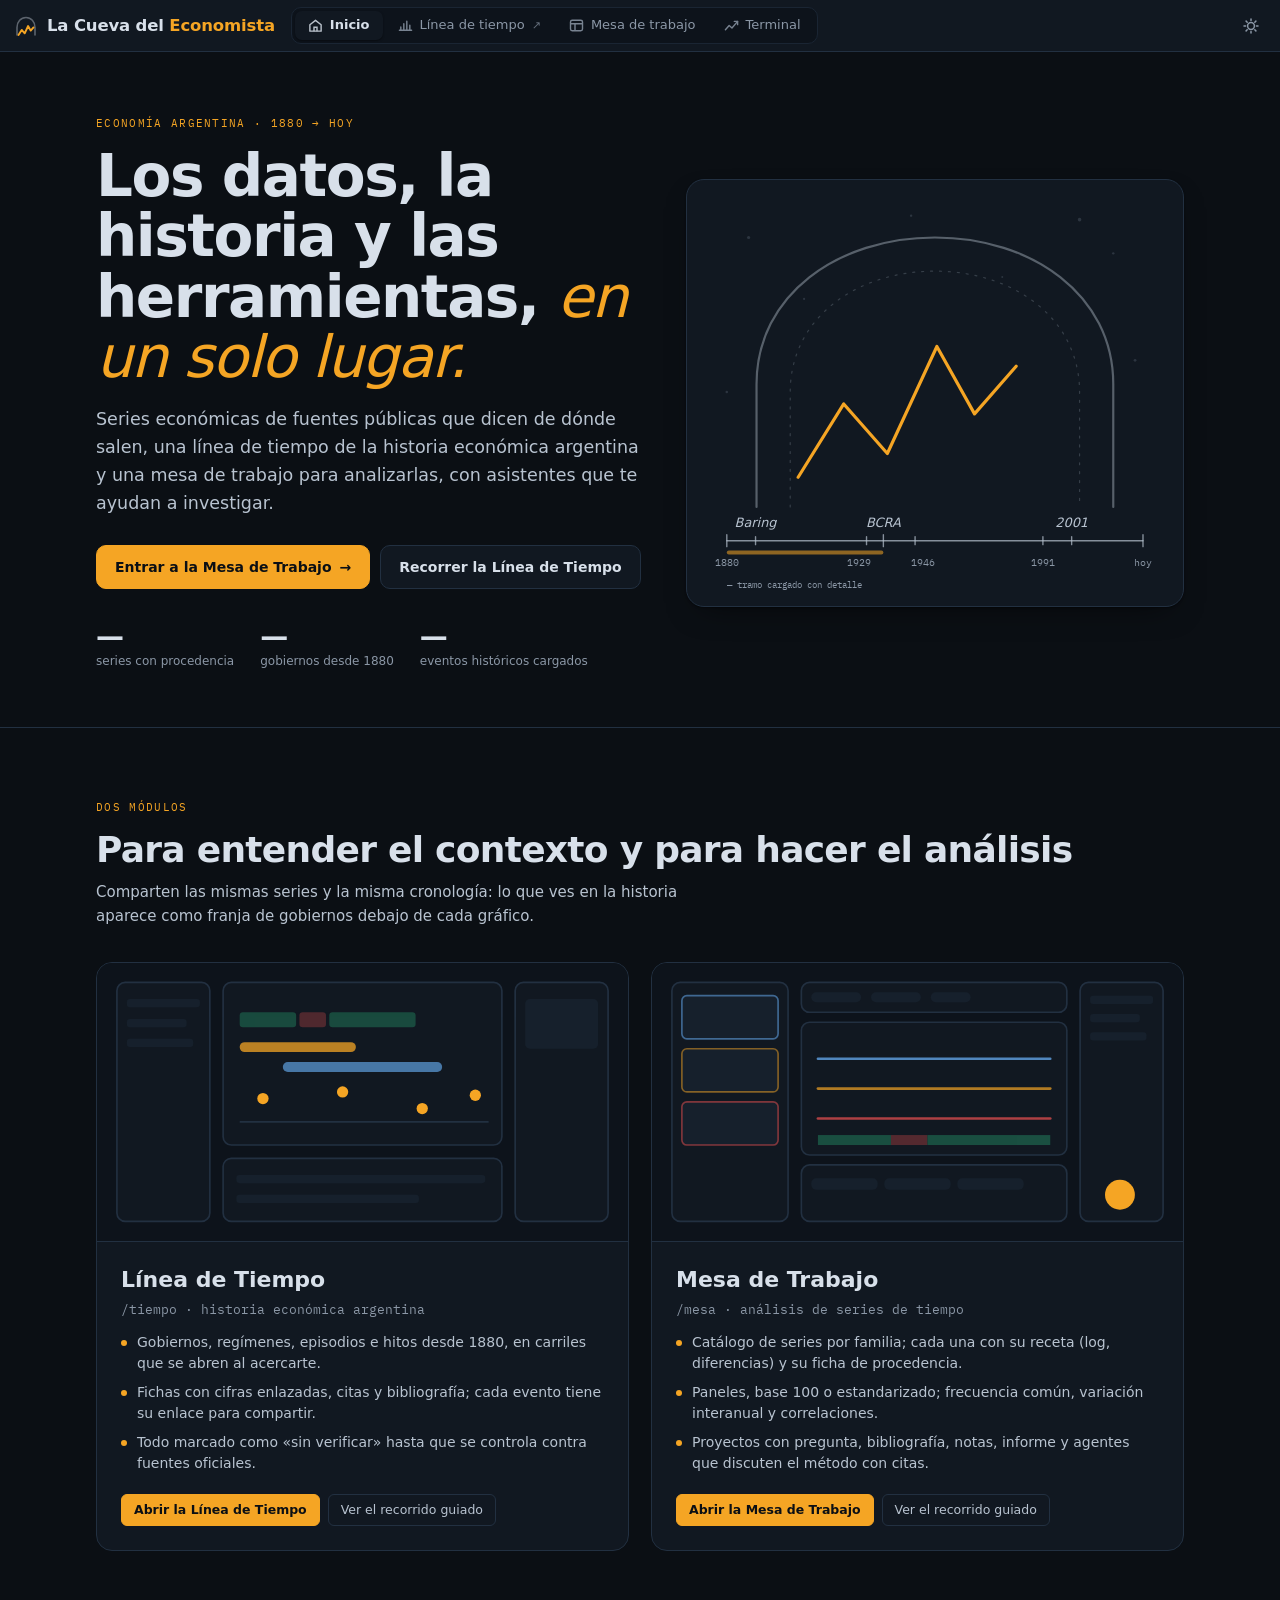
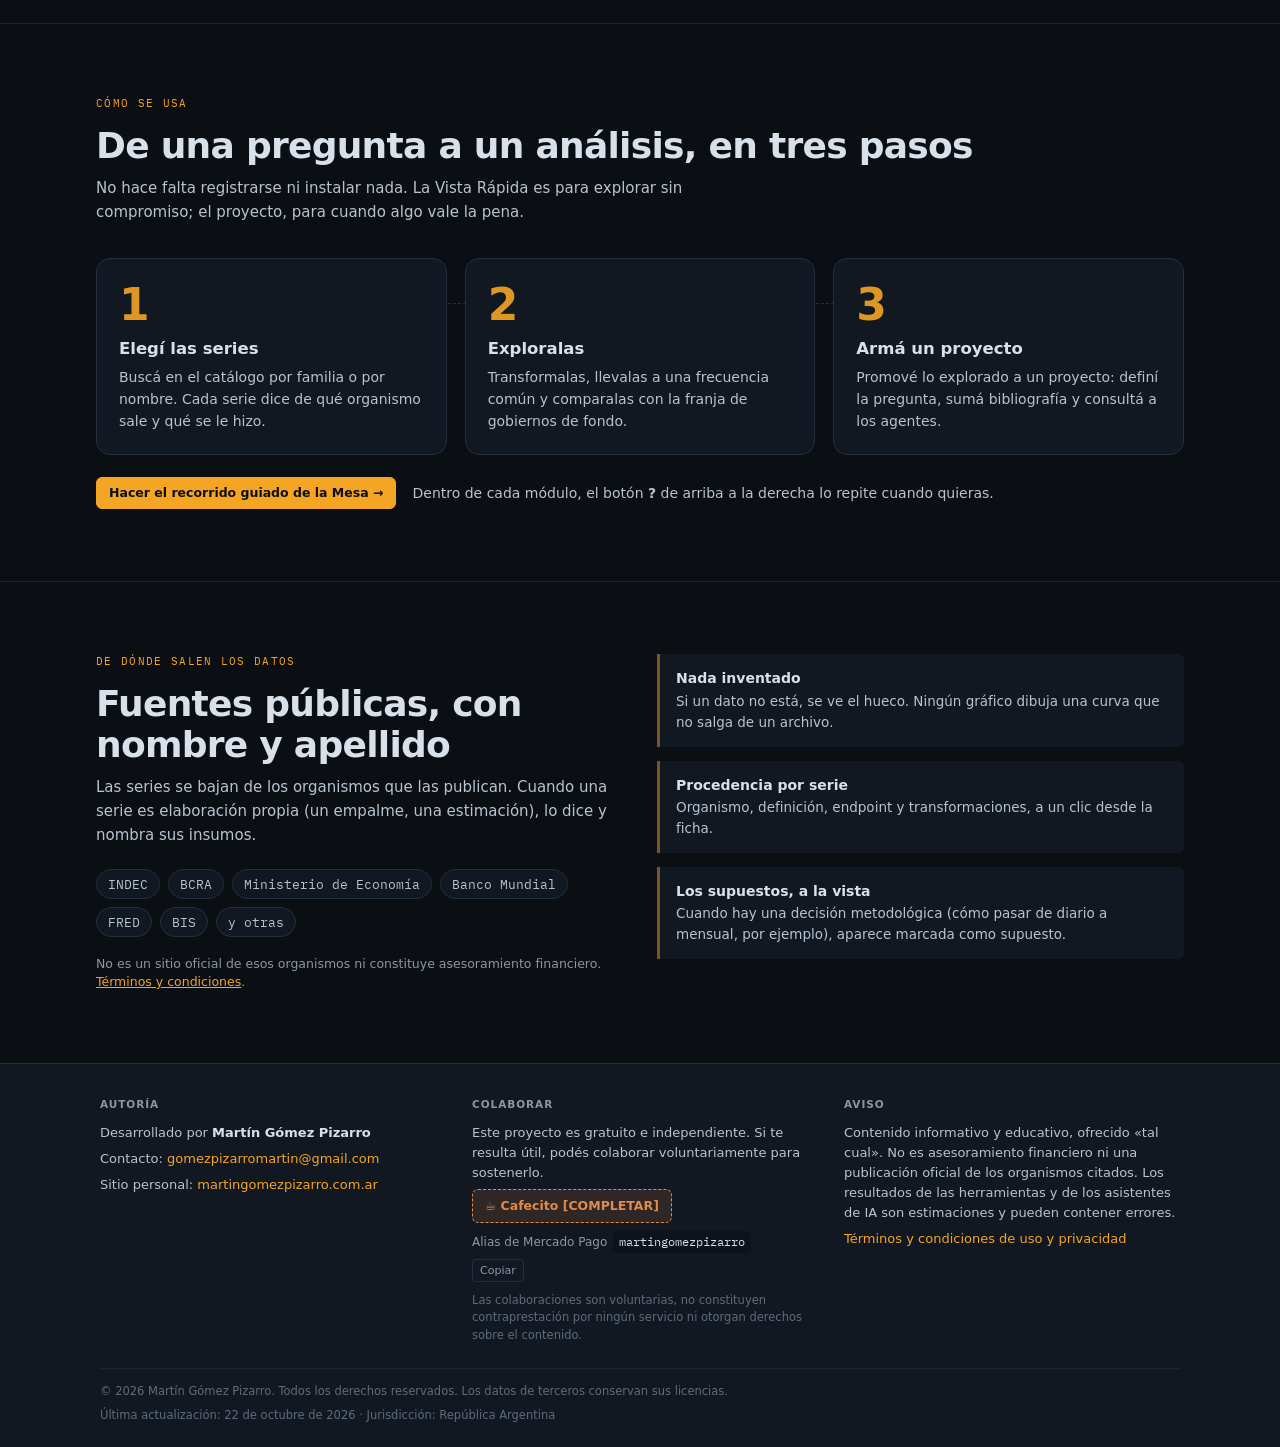
==== commit 79cdfd43: "Unificación, paso 1: barra común, Terminal como pestaña y estilo de la Terminal - web/estilo/barra.j" ====
--- a/web/index.html
+++ b/web/index.html
@@ -11,6 +11,7 @@
 <link rel="stylesheet" href="/web/estilo/tokens.css">
 <link rel="stylesheet" href="/web/estilo/pie.css">
 <script src="/web/estilo/tema.js"></script>
+<script src="/web/estilo/barra.js" defer></script>
 <script src="/web/estilo/sitio.js"></script>
 <style>
   /* Portada: página de lectura (scrollea), a diferencia de los módulos a 100vh.
@@ -113,7 +114,7 @@
     </svg>
     <div class="brand-name">La Cueva del <em>Economista</em></div>
   </a>
-  <nav class="modswitch" aria-label="Módulos">
+  <nav class="modswitch" data-barra aria-label="Módulos">
     <a href="/tiempo">
       <svg width="15" height="15" viewBox="0 0 16 16" fill="none" aria-hidden="true"><path d="M1.5 13h13M3 13V9.5M6.2 13V6M9.4 13V3.5M12.6 13V7.8" stroke="currentColor" stroke-width="1.5" stroke-linecap="round"/></svg>
       Línea de Tiempo
--- a/web/estilo/tokens.css
+++ b/web/estilo/tokens.css
@@ -1,6 +1,7 @@
 /* ============================================================
    tokens.css — sistema de diseño de La Cueva del Economista
-   "pizarrón y tiza": papel de día, pizarrón de noche.
+   Oscuro por defecto con la paleta de la Terminal (15/11); el claro
+   («pizarrón y tiza») queda como opción del botón de tema.
 
    Extraído de docs/mockup/cueva-mockup.html el 2026-09-16 (fase T0 del
    módulo Línea de Tiempo). Lo usa web/tiempo/ y lo va a usar la Mesa:
@@ -11,6 +12,26 @@
    ============================================================ */
 
 :root{
+  /* Oscuro por defecto: la paleta de la Terminal (decidido el 15/11: manda su estilo). */
+  --ground:#0b0f14; --surface:#111821; --surface-2:#16202c;
+  --sunken:#0d131b; --line:#223041; --line-soft:#1a2533;
+  --ink:#d8e0ea; --ink-2:#b8c3d0; --ink-dim:#8b97a6; --ink-faint:#5f6b7a;
+  --accent:#f5a524; --accent-ink:#0b0f14; --accent-soft:rgba(245,165,36,.14); --accent-line:rgba(245,165,36,.45);
+  --ok:#2ecc8a; --ok-soft:rgba(46,204,138,.14);
+  --warn:#E08A4C; --warn-soft:rgba(224,138,76,.14);
+  --crit:#f05252; --crit-soft:rgba(240,82,82,.14);
+  --info:#6cb6ff; --info-soft:rgba(108,182,255,.14);
+  --facto:#f05252; --const:#2ecc8a;
+  --s1:#6cb6ff; --s2:#f5a524; --s3:#f05252; --s4:#2ecc8a; --s5:#B79BE0;
+  --shadow:0 1px 2px rgba(0,0,0,.4), 0 12px 32px -16px rgba(0,0,0,.7);
+  color-scheme:dark;
+  --r:6px; --r-lg:10px;
+  --mono:"JetBrains Mono","IBM Plex Mono",ui-monospace,Consolas,monospace;
+  --sans:"Inter","Segoe UI",-apple-system,Roboto,system-ui,sans-serif;
+  --display:"Inter","Segoe UI",-apple-system,Roboto,system-ui,sans-serif;
+}
+/* Claro, solo si el usuario lo elige con el botón de tema (el de «pizarrón y tiza»). */
+:root[data-theme="light"]{
   --ground:#EEF1EC; --surface:#FAFBF8; --surface-2:#F1F4EF;
   --sunken:#E4E9E2; --line:#D5DDD4; --line-soft:#E3E9E1;
   --ink:#14201C; --ink-2:#3D4B44; --ink-dim:#697A71; --ink-faint:#93A198;
@@ -22,38 +43,21 @@
   --facto:#A32F4C; --const:#2F7D52;
   --s1:#26607F; --s2:#8A6410; --s3:#A32F4C; --s4:#2F7D52; --s5:#6A4A94;
   --shadow:0 1px 2px rgba(20,32,28,.06), 0 8px 24px -12px rgba(20,32,28,.18);
-  --r:6px; --r-lg:10px;
-  --mono:"IBM Plex Mono",ui-monospace,"SFMono-Regular",Menlo,monospace;
-  --sans:"IBM Plex Sans",-apple-system,"Segoe UI",Roboto,sans-serif;
-  --display:"Fraunces",Georgia,serif;
-}
-@media (prefers-color-scheme:dark){
-  :root:not([data-theme="light"]){
-    --ground:#101715; --surface:#18211E; --surface-2:#1F2A26;
-    --sunken:#0C1211; --line:#2C3833; --line-soft:#232E2A;
-    --ink:#E7EDE9; --ink-2:#C2CEC8; --ink-dim:#8B9A93; --ink-faint:#66766E;
-    --accent:#E9C46A; --accent-ink:#151E1B; --accent-soft:rgba(233,196,106,.14); --accent-line:rgba(233,196,106,.45);
-    --ok:#7BC49A; --ok-soft:rgba(123,196,154,.14);
-    --warn:#E08A4C; --warn-soft:rgba(224,138,76,.14);
-    --crit:#E0708A; --crit-soft:rgba(224,112,138,.14);
-    --info:#7FB3D0; --info-soft:rgba(127,179,208,.14);
-    --facto:#E0708A; --const:#7BC49A;
-    --s1:#7FB3D0; --s2:#E9C46A; --s3:#E0708A; --s4:#7BC49A; --s5:#B79BE0;
-    --shadow:0 1px 2px rgba(0,0,0,.4), 0 12px 32px -16px rgba(0,0,0,.7);
-  }
+  color-scheme:light;
 }
 :root[data-theme="dark"]{
-  --ground:#101715; --surface:#18211E; --surface-2:#1F2A26;
-  --sunken:#0C1211; --line:#2C3833; --line-soft:#232E2A;
-  --ink:#E7EDE9; --ink-2:#C2CEC8; --ink-dim:#8B9A93; --ink-faint:#66766E;
-  --accent:#E9C46A; --accent-ink:#151E1B; --accent-soft:rgba(233,196,106,.14); --accent-line:rgba(233,196,106,.45);
-  --ok:#7BC49A; --ok-soft:rgba(123,196,154,.14);
+  --ground:#0b0f14; --surface:#111821; --surface-2:#16202c;
+  --sunken:#0d131b; --line:#223041; --line-soft:#1a2533;
+  --ink:#d8e0ea; --ink-2:#b8c3d0; --ink-dim:#8b97a6; --ink-faint:#5f6b7a;
+  --accent:#f5a524; --accent-ink:#0b0f14; --accent-soft:rgba(245,165,36,.14); --accent-line:rgba(245,165,36,.45);
+  --ok:#2ecc8a; --ok-soft:rgba(46,204,138,.14);
   --warn:#E08A4C; --warn-soft:rgba(224,138,76,.14);
-  --crit:#E0708A; --crit-soft:rgba(224,112,138,.14);
-  --info:#7FB3D0; --info-soft:rgba(127,179,208,.14);
-  --facto:#E0708A; --const:#7BC49A;
-  --s1:#7FB3D0; --s2:#E9C46A; --s3:#E0708A; --s4:#7BC49A; --s5:#B79BE0;
+  --crit:#f05252; --crit-soft:rgba(240,82,82,.14);
+  --info:#6cb6ff; --info-soft:rgba(108,182,255,.14);
+  --facto:#f05252; --const:#2ecc8a;
+  --s1:#6cb6ff; --s2:#f5a524; --s3:#f05252; --s4:#2ecc8a; --s5:#B79BE0;
   --shadow:0 1px 2px rgba(0,0,0,.4), 0 12px 32px -16px rgba(0,0,0,.7);
+  color-scheme:dark;
 }
 
 /* ============================ BASE ============================ */
@@ -183,3 +187,7 @@
   background:var(--sunken); border:1px solid var(--line-soft); color:var(--ink-2); font-family:var(--mono);
 }
 .ev-tag:hover{border-color:var(--accent-line); color:var(--ink)}
+
+/* ====================== BARRA COMÚN (web/estilo/barra.js) ====================== */
+.modswitch .barra-aparte{font-size:11px; opacity:.7}
+.modswitch a[aria-disabled="true"]{opacity:.45; cursor:not-allowed}
